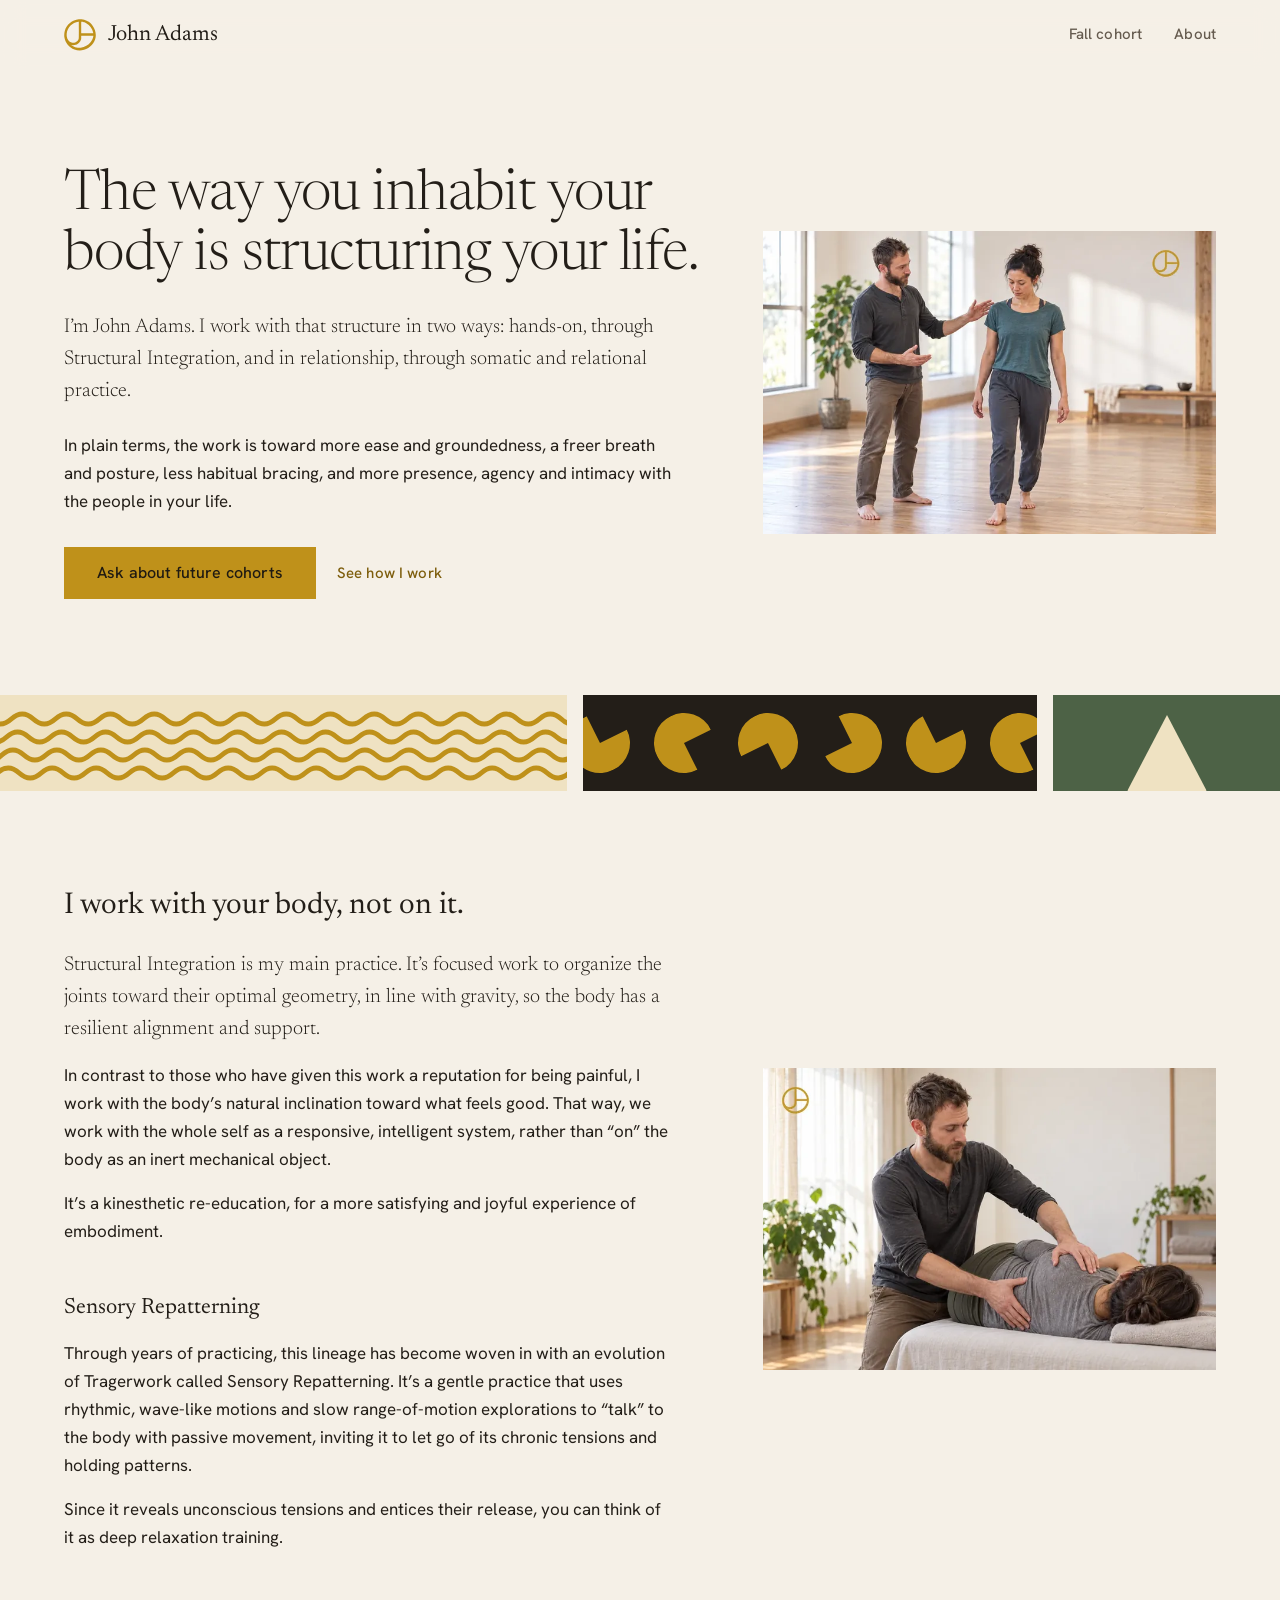
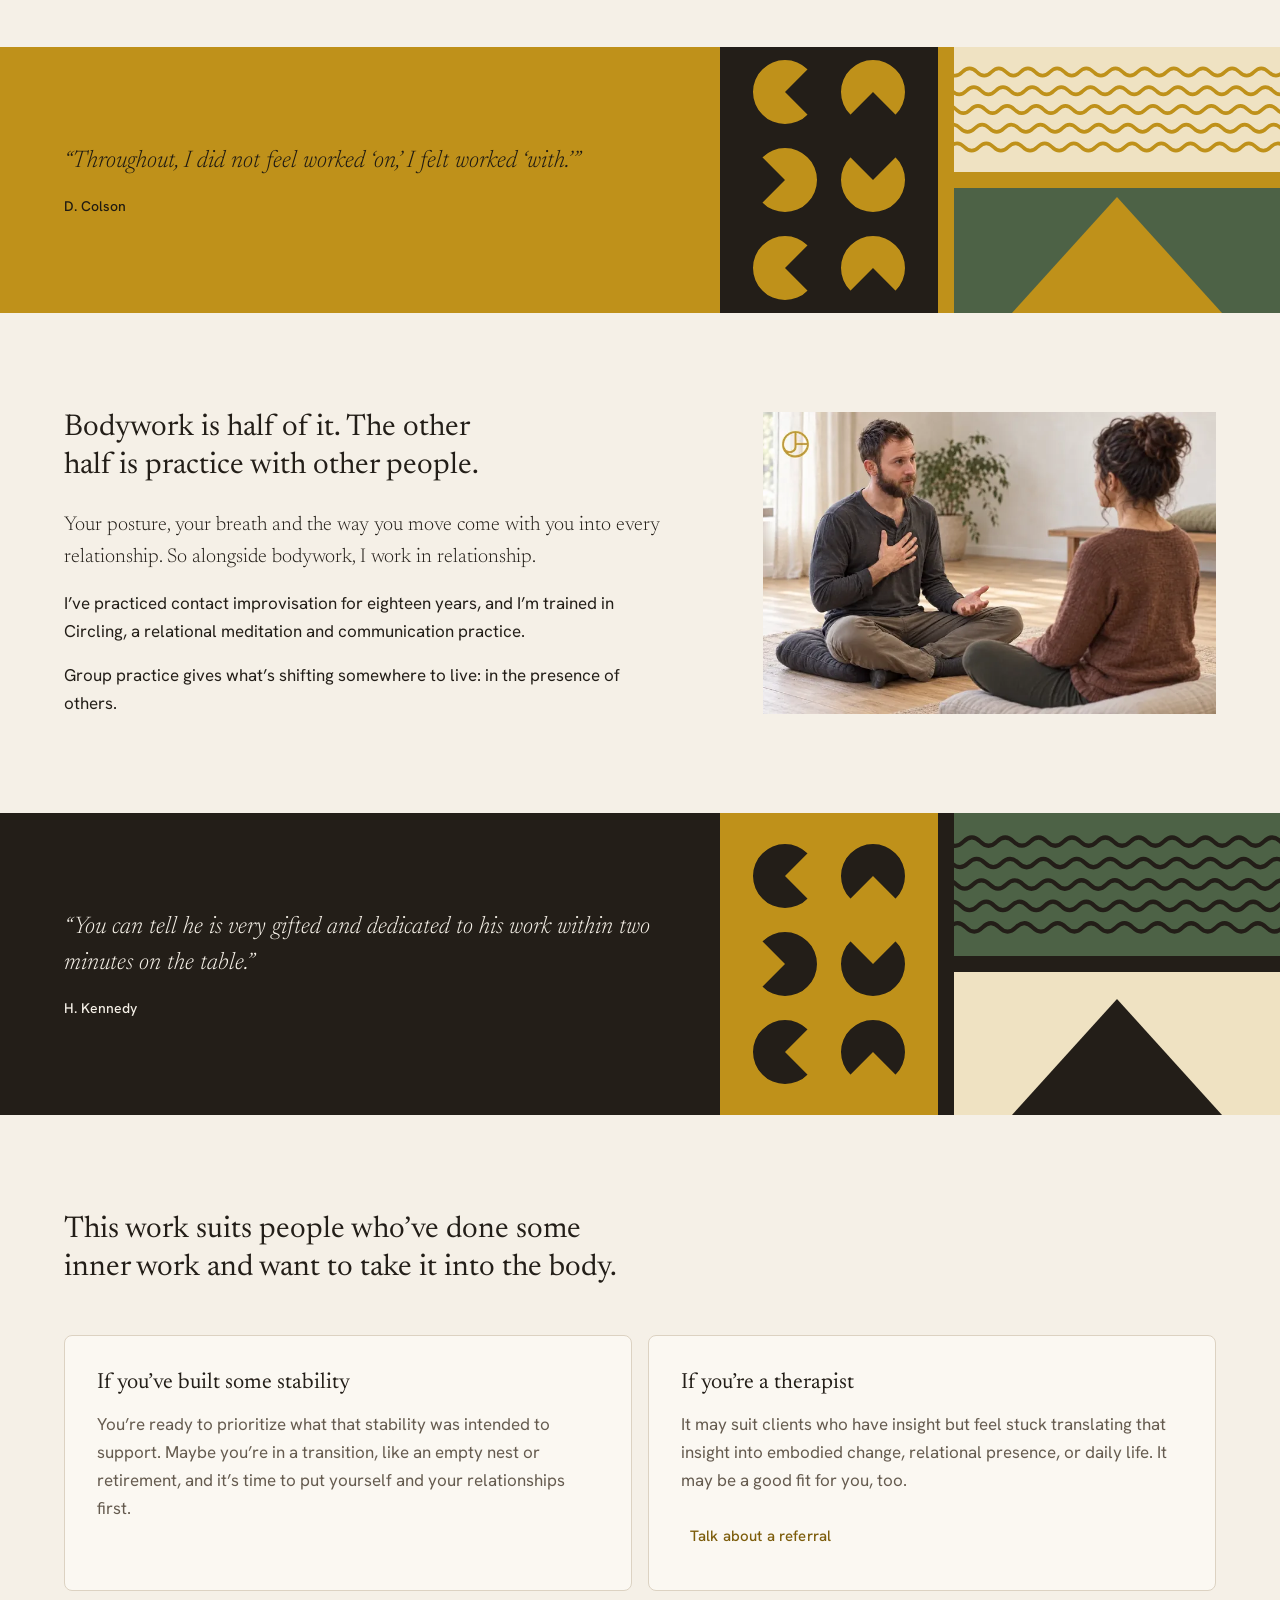
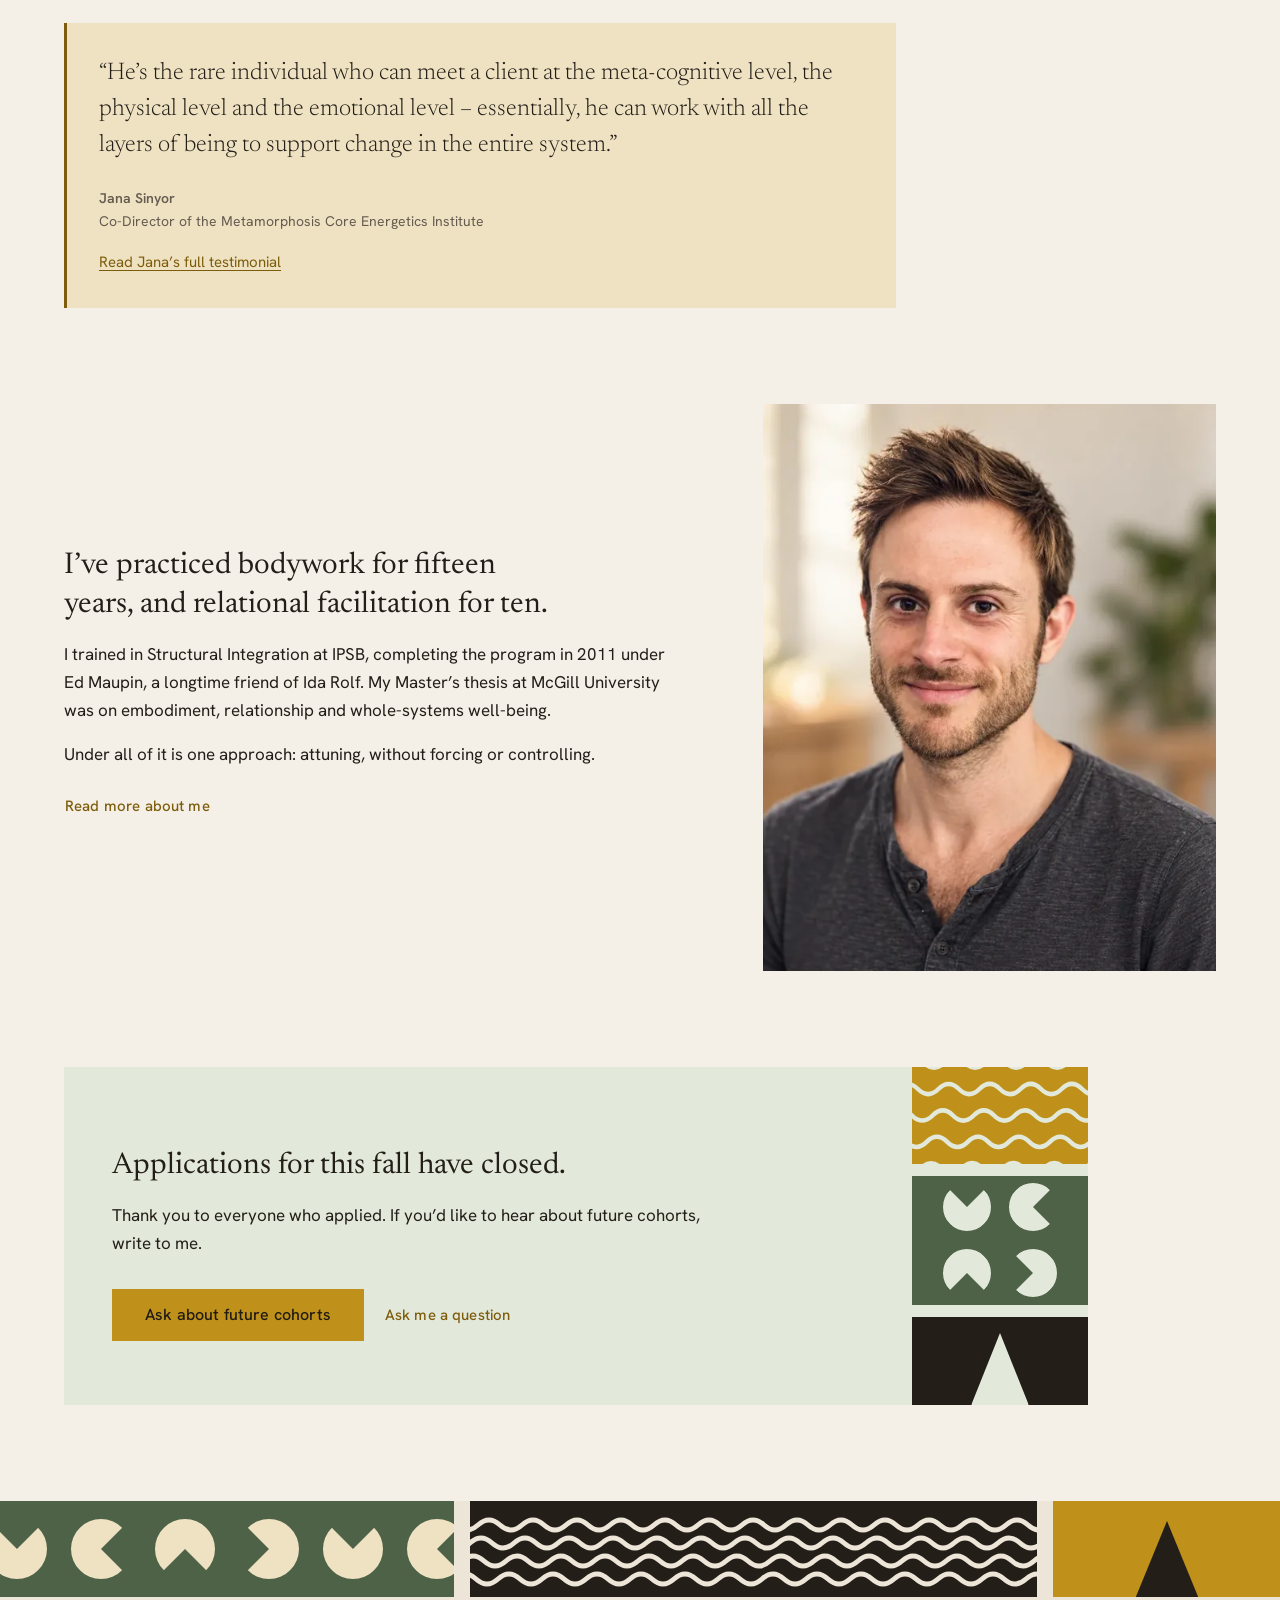
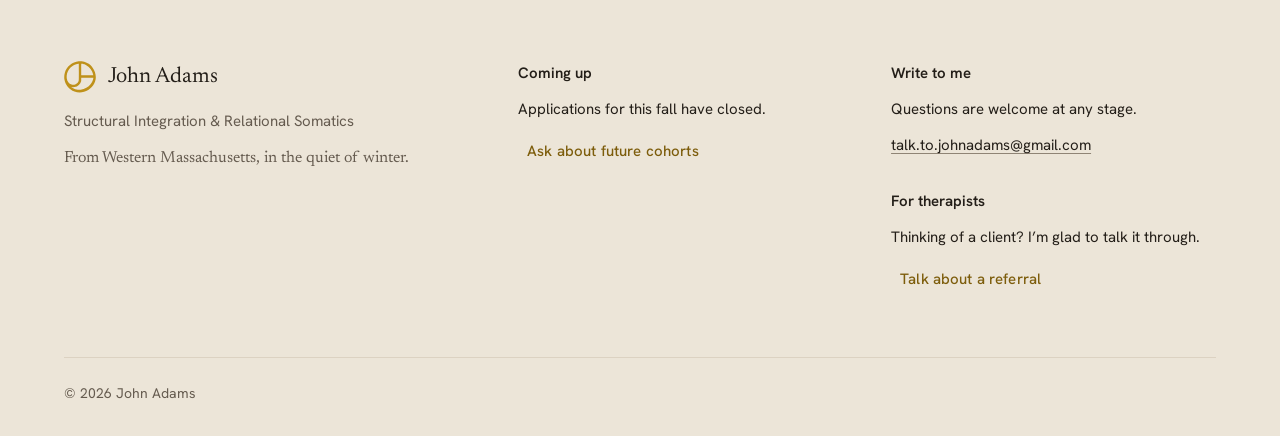
==== index.html @ 147cc53c "Clarify lineage descriptions and move cohort start and application deadline" ====
<!DOCTYPE html>
<html lang="en">
<head>
<meta charset="utf-8">
<meta name="viewport" content="width=device-width, initial-scale=1">
<title>John Adams · Habits of Being, a fall cohort in Western Massachusetts</title>
<meta name="description" content="A ten-week fall cohort with John Adams: one-to-one Structural Integration and a small weekly group in Western Massachusetts. Applications open through October 14.">
<link rel="canonical" href="https://workwithjohnadams.com/">
<meta property="og:type" content="website">
<meta property="og:site_name" content="John Adams">
<meta property="og:title" content="John Adams · Habits of Being, a fall cohort in Western Massachusetts">
<meta property="og:description" content="A ten-week fall cohort with John Adams: one-to-one Structural Integration and a small weekly group in Western Massachusetts. Applications open through October 14.">
<meta property="og:url" content="https://workwithjohnadams.com/">
<meta property="og:image" content="https://workwithjohnadams.com/images/og-fall-cohort.jpg">
<meta property="og:image:width" content="1200">
<meta property="og:image:height" content="630">
<meta property="og:image:alt" content="John walks beside a woman across a sunlit studio, one hand near her shoulder, as she notices her steps.">
<meta name="twitter:card" content="summary_large_image">
<meta name="theme-color" content="#f5f0e7">
<link rel="icon" href="favicon.svg" type="image/svg+xml">
<link rel="preload" href="fonts/Newsreader-Variable.woff2" as="font" type="font/woff2" crossorigin>
<link rel="preload" href="fonts/HankenGrotesk-Variable.woff2" as="font" type="font/woff2" crossorigin>
<link rel="stylesheet" href="style.css">
<script>document.documentElement.classList.add("js")</script>
<script src="site.js" defer></script>
</head>
<body>
<a class="skip-link" href="#main">Skip to content</a>
<svg width="0" height="0" style="position:absolute" aria-hidden="true" focusable="false">
  <symbol id="mark" viewBox="63 65 1124 1124"><g transform="translate(0,1254) scale(0.1,-0.1)"><path fill="currentColor" d="M5980 11804 c-25 -2 -103 -8 -175 -14 -2292 -184 -4290 -1856 -4904 -4102 -136 -498 -183 -860 -185 -1403 -1 -389 6 -495 49 -790 281 -1898 1683 -3617 3525 -4320 1538 -587 3356 -389 4860 528 920 561 1673 1390 2140 2352 224 464 386 976 455 1442 207 1403 -178 2873 -1062 4059 -446 597 -1101 1184 -1678 1504 -33 18 -97 55 -143 82 -45 27 -171 91 -280 143 -580 274 -1085 416 -1757 496 -171 20 -708 35 -845 23z m-160 -864 c20 -20 20 -33 20 -2854 0 -3056 2 -2943 -50 -3148 -146 -569 -629 -1075 -1230 -1286 -412 -144 -867 -159 -1287 -41 -931 261 -1533 1056 -1680 2219 -21 170 -25 753 -5 930 121 1093 573 2044 1345 2828 719 730 1740 1239 2717 1356 154 19 147 19 170 -4z m1082 0 c278 -35 709 -141 918 -226 36 -14 94 -36 130 -49 89 -31 338 -148 495 -233 1267 -679 2161 -1889 2418 -3272 51 -272 50 -267 28 -289 -31 -31 -4159 -33 -4190 -2 -31 31 -37 4033 -7 4069 24 27 19 27 208 2z m4008 -4940 c25 -25 25 -33 0 -223 -22 -173 -69 -386 -130 -596 -131 -448 -408 -965 -754 -1410 -882 -1134 -2085 -1806 -3526 -1968 -243 -27 -734 -24 -990 5 -670 78 -1263 278 -1825 614 -202 121 -428 279 -478 335 -36 41 -1 46 115 19 330 -78 662 -95 1019 -51 1148 142 2088 969 2306 2028 27 132 27 134 32 685 6 533 7 554 25 568 17 12 320 14 2103 14 2070 0 2083 0 2103 -20z"/></g></symbol>
</svg>

<!-- HEADER: the same on every page. To change the menu, change it in every file. -->
<header class="site-header">
  <div class="wrap header-inner">
    <a class="brand" href="index.html">
      <svg class="mark" aria-hidden="true"><use href="#mark"/></svg>
      <span class="brand-name">John Adams</span>
    </a>
    <nav class="site-nav" aria-label="Main">
      <a href="habits-of-being.html">Fall cohort</a>
      <a href="taster.html" data-until="2026-09-29T20:30:00-04:00">Taster evening</a>
      <a href="about.html">About</a>
    </nav>
    <a class="btn btn-secondary btn-sm nav-apply" href="apply.html" data-until="2026-10-15T00:00:00-04:00">Apply to join</a>
  </div>
</header>

<main id="main">
<!-- HOME: John's work. Governing thought: the way you inhabit your body is structuring your life; I work with that structure on the table and in relationship. Cohort details live on the Fall cohort page. -->
<section class="hero">
  <div class="wrap split split-center">
    <div>
      <h1 class="display">The way you inhabit your body is structuring your life.</h1>
      <p class="lead" data-until="2026-10-15T00:00:00-04:00">I’m John Adams. This fall I’m leading Habits of Being, a ten-week bodywork and relational practice cohort for people ready to bring their inner work into the body.</p>
      <p class="hero-facts" data-until="2026-10-15T00:00:00-04:00">Ten one-to-one Structural Integration sessions, ten small-group evenings, and guided practice between sessions.</p>
      <p class="lead" hidden data-from="2026-10-15T00:00:00-04:00">I’m John Adams. I work with that structure in two ways: hands-on, through Structural Integration, and in relationship, through somatic and relational practice.</p>
      <p class="hero-facts">In plain terms, the work is toward more ease and groundedness, a freer breath and posture, less habitual bracing, and more presence, agency and intimacy with the people in your life.</p>
      <div class="actions">
        <a class="btn btn-primary btn-lg" href="habits-of-being.html" data-until="2026-10-15T00:00:00-04:00">Explore the fall cohort</a>
        <a class="btn btn-primary btn-lg" href="mailto:talk.to.johnadams@gmail.com?subject=Future%20cohorts&amp;body=Hi%20John%2C%0D%0A%0D%0AI'd%20like%20to%20hear%20about%20future%20cohorts%20of%20Habits%20of%20Being.%0D%0A" hidden data-from="2026-10-15T00:00:00-04:00">Ask about future cohorts</a>
        <a class="btn btn-quiet" href="#work">See how I work</a>
      </div>
    </div>
    <figure class="photo photo-32">
      <img src="images/studio-walk.webp" srcset="images/studio-walk-768.webp 768w, images/studio-walk.webp 1536w" sizes="(min-width: 60rem) 30rem, 100vw" width="1536" height="1024" alt="John walks beside a woman across a sunlit studio, one hand near her shoulder, as she looks down and notices her steps." fetchpriority="high" decoding="async">
    </figure>
  </div>
  <div class="brand-motion brand-strip" data-drift aria-hidden="true"><div class="bm bm-lines"><svg viewBox="0 0 1400 96" preserveAspectRatio="xMinYMid slice" focusable="false"><path class="v1" d="M-160 24 q11 -10 22 0 t22 0 t22 0 t22 0 t22 0 t22 0 t22 0 t22 0 t22 0 t22 0 t22 0 t22 0 t22 0 t22 0 t22 0 t22 0 t22 0 t22 0 t22 0 t22 0 t22 0 t22 0 t22 0 t22 0 t22 0 t22 0 t22 0 t22 0 t22 0 t22 0 t22 0 t22 0 t22 0 t22 0 t22 0 t22 0 t22 0 t22 0 t22 0 t22 0 t22 0 t22 0 t22 0 t22 0 t22 0 t22 0 t22 0 t22 0 t22 0 t22 0 t22 0 t22 0 t22 0 t22 0 t22 0 t22 0 t22 0 t22 0 t22 0 t22 0 t22 0 t22 0 t22 0 t22 0 t22 0 t22 0 t22 0 t22 0 t22 0 t22 0 t22 0 t22 0 t22 0 t22 0 t22 0 t22 0 t22 0 t22 0 t22 0 t22 0 t22 0"/><path class="v2" d="M-160 42 q11 -10 22 0 t22 0 t22 0 t22 0 t22 0 t22 0 t22 0 t22 0 t22 0 t22 0 t22 0 t22 0 t22 0 t22 0 t22 0 t22 0 t22 0 t22 0 t22 0 t22 0 t22 0 t22 0 t22 0 t22 0 t22 0 t22 0 t22 0 t22 0 t22 0 t22 0 t22 0 t22 0 t22 0 t22 0 t22 0 t22 0 t22 0 t22 0 t22 0 t22 0 t22 0 t22 0 t22 0 t22 0 t22 0 t22 0 t22 0 t22 0 t22 0 t22 0 t22 0 t22 0 t22 0 t22 0 t22 0 t22 0 t22 0 t22 0 t22 0 t22 0 t22 0 t22 0 t22 0 t22 0 t22 0 t22 0 t22 0 t22 0 t22 0 t22 0 t22 0 t22 0 t22 0 t22 0 t22 0 t22 0 t22 0 t22 0 t22 0 t22 0 t22 0"/><path class="v3" d="M-160 60 q11 -10 22 0 t22 0 t22 0 t22 0 t22 0 t22 0 t22 0 t22 0 t22 0 t22 0 t22 0 t22 0 t22 0 t22 0 t22 0 t22 0 t22 0 t22 0 t22 0 t22 0 t22 0 t22 0 t22 0 t22 0 t22 0 t22 0 t22 0 t22 0 t22 0 t22 0 t22 0 t22 0 t22 0 t22 0 t22 0 t22 0 t22 0 t22 0 t22 0 t22 0 t22 0 t22 0 t22 0 t22 0 t22 0 t22 0 t22 0 t22 0 t22 0 t22 0 t22 0 t22 0 t22 0 t22 0 t22 0 t22 0 t22 0 t22 0 t22 0 t22 0 t22 0 t22 0 t22 0 t22 0 t22 0 t22 0 t22 0 t22 0 t22 0 t22 0 t22 0 t22 0 t22 0 t22 0 t22 0 t22 0 t22 0 t22 0 t22 0 t22 0 t22 0"/><path class="v4" d="M-160 78 q11 -10 22 0 t22 0 t22 0 t22 0 t22 0 t22 0 t22 0 t22 0 t22 0 t22 0 t22 0 t22 0 t22 0 t22 0 t22 0 t22 0 t22 0 t22 0 t22 0 t22 0 t22 0 t22 0 t22 0 t22 0 t22 0 t22 0 t22 0 t22 0 t22 0 t22 0 t22 0 t22 0 t22 0 t22 0 t22 0 t22 0 t22 0 t22 0 t22 0 t22 0 t22 0 t22 0 t22 0 t22 0 t22 0 t22 0 t22 0 t22 0 t22 0 t22 0 t22 0 t22 0 t22 0 t22 0 t22 0 t22 0 t22 0 t22 0 t22 0 t22 0 t22 0 t22 0 t22 0 t22 0 t22 0 t22 0 t22 0 t22 0 t22 0 t22 0 t22 0 t22 0 t22 0 t22 0 t22 0 t22 0 t22 0 t22 0 t22 0 t22 0 t22 0"/></svg></div><div class="bm bm-circles"><div class="tq-row"><svg class="tq" viewBox="-50 -50 100 100" focusable="false"><path d="M0 0 L50 0 A50 50 0 1 1 0 -50 Z"/></svg><svg class="tq" viewBox="-50 -50 100 100" focusable="false"><path d="M0 0 L50 0 A50 50 0 1 1 0 -50 Z"/></svg><svg class="tq" viewBox="-50 -50 100 100" focusable="false"><path d="M0 0 L50 0 A50 50 0 1 1 0 -50 Z"/></svg><svg class="tq" viewBox="-50 -50 100 100" focusable="false"><path d="M0 0 L50 0 A50 50 0 1 1 0 -50 Z"/></svg><svg class="tq" viewBox="-50 -50 100 100" focusable="false"><path d="M0 0 L50 0 A50 50 0 1 1 0 -50 Z"/></svg><svg class="tq" viewBox="-50 -50 100 100" focusable="false"><path d="M0 0 L50 0 A50 50 0 1 1 0 -50 Z"/></svg><svg class="tq" viewBox="-50 -50 100 100" focusable="false"><path d="M0 0 L50 0 A50 50 0 1 1 0 -50 Z"/></svg><svg class="tq" viewBox="-50 -50 100 100" focusable="false"><path d="M0 0 L50 0 A50 50 0 1 1 0 -50 Z"/></svg><svg class="tq" viewBox="-50 -50 100 100" focusable="false"><path d="M0 0 L50 0 A50 50 0 1 1 0 -50 Z"/></svg><svg class="tq" viewBox="-50 -50 100 100" focusable="false"><path d="M0 0 L50 0 A50 50 0 1 1 0 -50 Z"/></svg><svg class="tq" viewBox="-50 -50 100 100" focusable="false"><path d="M0 0 L50 0 A50 50 0 1 1 0 -50 Z"/></svg><svg class="tq" viewBox="-50 -50 100 100" focusable="false"><path d="M0 0 L50 0 A50 50 0 1 1 0 -50 Z"/></svg><svg class="tq" viewBox="-50 -50 100 100" focusable="false"><path d="M0 0 L50 0 A50 50 0 1 1 0 -50 Z"/></svg><svg class="tq" viewBox="-50 -50 100 100" focusable="false"><path d="M0 0 L50 0 A50 50 0 1 1 0 -50 Z"/></svg></div></div><div class="bm bm-tri"><div class="tri-shape"></div></div></div>
</section>

<section class="section" id="work">
  <div class="wrap split split-center">
    <div class="text flow">
      <h2>I work with your body, not on it.</h2>
      <p class="lead">Structural Integration is my main practice. It’s focused work to organize the joints toward their optimal geometry, in line with gravity, so the body has a resilient alignment and support.</p>
      <p>In contrast to those who have given this work a reputation for being painful, I work with the body’s natural inclination toward what feels good. That way, we work with the whole self as a responsive, intelligent system, rather than “on” the body as an inert mechanical object.</p>
      <p>It’s a kinesthetic re-education, for a more satisfying and joyful experience of embodiment.</p>
      <h3>Sensory Repatterning</h3>
      <p>Through years of practicing, this lineage has become woven in with an evolution of Tragerwork called Sensory Repatterning. It’s a gentle practice that uses rhythmic, wave-like motions and slow range-of-motion explorations to “talk” to the body with passive movement, inviting it to let go of its chronic tensions and holding patterns.</p>
      <p>Since it reveals unconscious tensions and entices their release, you can think of it as deep relaxation training.</p>
    </div>
    <figure class="photo photo-32">
      <img src="images/table-work.webp" srcset="images/table-work-768.webp 768w, images/table-work.webp 1536w" sizes="(min-width: 60rem) 30rem, 100vw" width="1536" height="1024" alt="John works with a woman lying on her side on a bodywork table, one hand on her shoulder and one on her hip." loading="lazy" decoding="async">
    </figure>
  </div>
</section>

<div class="band quote-band band-ochre">
  <div class="wrap">
    <figure class="qb">
      <blockquote><p>“Throughout, I did not feel worked ‘on,’ I felt worked ‘with.’”</p></blockquote>
      <figcaption>D. Colson</figcaption>
    </figure>
  </div>
  <div class="brand-motion band-art" data-drift aria-hidden="true"><div class="bm bm-circles"><div class="tq-grid"><svg class="tq" viewBox="-50 -50 100 100" focusable="false"><path d="M0 0 L50 0 A50 50 0 1 1 0 -50 Z"/></svg><svg class="tq" viewBox="-50 -50 100 100" focusable="false"><path d="M0 0 L50 0 A50 50 0 1 1 0 -50 Z"/></svg><svg class="tq" viewBox="-50 -50 100 100" focusable="false"><path d="M0 0 L50 0 A50 50 0 1 1 0 -50 Z"/></svg><svg class="tq" viewBox="-50 -50 100 100" focusable="false"><path d="M0 0 L50 0 A50 50 0 1 1 0 -50 Z"/></svg><svg class="tq" viewBox="-50 -50 100 100" focusable="false"><path d="M0 0 L50 0 A50 50 0 1 1 0 -50 Z"/></svg><svg class="tq" viewBox="-50 -50 100 100" focusable="false"><path d="M0 0 L50 0 A50 50 0 1 1 0 -50 Z"/></svg></div></div><div class="bm bm-lines"><svg viewBox="0 0 900 240" preserveAspectRatio="xMinYMid slice" focusable="false"><path class="v1" d="M-160 48 q14 -14 28 0 t28 0 t28 0 t28 0 t28 0 t28 0 t28 0 t28 0 t28 0 t28 0 t28 0 t28 0 t28 0 t28 0 t28 0 t28 0 t28 0 t28 0 t28 0 t28 0 t28 0 t28 0 t28 0 t28 0 t28 0 t28 0 t28 0 t28 0 t28 0 t28 0 t28 0 t28 0 t28 0 t28 0 t28 0 t28 0 t28 0 t28 0 t28 0 t28 0 t28 0 t28 0 t28 0 t28 0 t28 0 t28 0"/><path class="v2" d="M-160 84 q14 -14 28 0 t28 0 t28 0 t28 0 t28 0 t28 0 t28 0 t28 0 t28 0 t28 0 t28 0 t28 0 t28 0 t28 0 t28 0 t28 0 t28 0 t28 0 t28 0 t28 0 t28 0 t28 0 t28 0 t28 0 t28 0 t28 0 t28 0 t28 0 t28 0 t28 0 t28 0 t28 0 t28 0 t28 0 t28 0 t28 0 t28 0 t28 0 t28 0 t28 0 t28 0 t28 0 t28 0 t28 0 t28 0 t28 0"/><path class="v3" d="M-160 120 q14 -14 28 0 t28 0 t28 0 t28 0 t28 0 t28 0 t28 0 t28 0 t28 0 t28 0 t28 0 t28 0 t28 0 t28 0 t28 0 t28 0 t28 0 t28 0 t28 0 t28 0 t28 0 t28 0 t28 0 t28 0 t28 0 t28 0 t28 0 t28 0 t28 0 t28 0 t28 0 t28 0 t28 0 t28 0 t28 0 t28 0 t28 0 t28 0 t28 0 t28 0 t28 0 t28 0 t28 0 t28 0 t28 0 t28 0"/><path class="v4" d="M-160 156 q14 -14 28 0 t28 0 t28 0 t28 0 t28 0 t28 0 t28 0 t28 0 t28 0 t28 0 t28 0 t28 0 t28 0 t28 0 t28 0 t28 0 t28 0 t28 0 t28 0 t28 0 t28 0 t28 0 t28 0 t28 0 t28 0 t28 0 t28 0 t28 0 t28 0 t28 0 t28 0 t28 0 t28 0 t28 0 t28 0 t28 0 t28 0 t28 0 t28 0 t28 0 t28 0 t28 0 t28 0 t28 0 t28 0 t28 0"/><path class="v5" d="M-160 192 q14 -14 28 0 t28 0 t28 0 t28 0 t28 0 t28 0 t28 0 t28 0 t28 0 t28 0 t28 0 t28 0 t28 0 t28 0 t28 0 t28 0 t28 0 t28 0 t28 0 t28 0 t28 0 t28 0 t28 0 t28 0 t28 0 t28 0 t28 0 t28 0 t28 0 t28 0 t28 0 t28 0 t28 0 t28 0 t28 0 t28 0 t28 0 t28 0 t28 0 t28 0 t28 0 t28 0 t28 0 t28 0 t28 0 t28 0"/></svg></div><div class="bm bm-tri"><div class="tri-shape"></div></div></div><div class="brand-motion brand-strip band-strip" data-drift aria-hidden="true"><div class="bm bm-lines"><svg viewBox="0 0 1400 96" preserveAspectRatio="xMinYMid slice" focusable="false"><path class="v1" d="M-160 24 q11 -10 22 0 t22 0 t22 0 t22 0 t22 0 t22 0 t22 0 t22 0 t22 0 t22 0 t22 0 t22 0 t22 0 t22 0 t22 0 t22 0 t22 0 t22 0 t22 0 t22 0 t22 0 t22 0 t22 0 t22 0 t22 0 t22 0 t22 0 t22 0 t22 0 t22 0 t22 0 t22 0 t22 0 t22 0 t22 0 t22 0 t22 0 t22 0 t22 0 t22 0 t22 0 t22 0 t22 0 t22 0 t22 0 t22 0 t22 0 t22 0 t22 0 t22 0 t22 0 t22 0 t22 0 t22 0 t22 0 t22 0 t22 0 t22 0 t22 0 t22 0 t22 0 t22 0 t22 0 t22 0 t22 0 t22 0 t22 0 t22 0 t22 0 t22 0 t22 0 t22 0 t22 0 t22 0 t22 0 t22 0 t22 0 t22 0 t22 0 t22 0 t22 0"/><path class="v2" d="M-160 42 q11 -10 22 0 t22 0 t22 0 t22 0 t22 0 t22 0 t22 0 t22 0 t22 0 t22 0 t22 0 t22 0 t22 0 t22 0 t22 0 t22 0 t22 0 t22 0 t22 0 t22 0 t22 0 t22 0 t22 0 t22 0 t22 0 t22 0 t22 0 t22 0 t22 0 t22 0 t22 0 t22 0 t22 0 t22 0 t22 0 t22 0 t22 0 t22 0 t22 0 t22 0 t22 0 t22 0 t22 0 t22 0 t22 0 t22 0 t22 0 t22 0 t22 0 t22 0 t22 0 t22 0 t22 0 t22 0 t22 0 t22 0 t22 0 t22 0 t22 0 t22 0 t22 0 t22 0 t22 0 t22 0 t22 0 t22 0 t22 0 t22 0 t22 0 t22 0 t22 0 t22 0 t22 0 t22 0 t22 0 t22 0 t22 0 t22 0 t22 0 t22 0 t22 0"/><path class="v3" d="M-160 60 q11 -10 22 0 t22 0 t22 0 t22 0 t22 0 t22 0 t22 0 t22 0 t22 0 t22 0 t22 0 t22 0 t22 0 t22 0 t22 0 t22 0 t22 0 t22 0 t22 0 t22 0 t22 0 t22 0 t22 0 t22 0 t22 0 t22 0 t22 0 t22 0 t22 0 t22 0 t22 0 t22 0 t22 0 t22 0 t22 0 t22 0 t22 0 t22 0 t22 0 t22 0 t22 0 t22 0 t22 0 t22 0 t22 0 t22 0 t22 0 t22 0 t22 0 t22 0 t22 0 t22 0 t22 0 t22 0 t22 0 t22 0 t22 0 t22 0 t22 0 t22 0 t22 0 t22 0 t22 0 t22 0 t22 0 t22 0 t22 0 t22 0 t22 0 t22 0 t22 0 t22 0 t22 0 t22 0 t22 0 t22 0 t22 0 t22 0 t22 0 t22 0 t22 0"/><path class="v4" d="M-160 78 q11 -10 22 0 t22 0 t22 0 t22 0 t22 0 t22 0 t22 0 t22 0 t22 0 t22 0 t22 0 t22 0 t22 0 t22 0 t22 0 t22 0 t22 0 t22 0 t22 0 t22 0 t22 0 t22 0 t22 0 t22 0 t22 0 t22 0 t22 0 t22 0 t22 0 t22 0 t22 0 t22 0 t22 0 t22 0 t22 0 t22 0 t22 0 t22 0 t22 0 t22 0 t22 0 t22 0 t22 0 t22 0 t22 0 t22 0 t22 0 t22 0 t22 0 t22 0 t22 0 t22 0 t22 0 t22 0 t22 0 t22 0 t22 0 t22 0 t22 0 t22 0 t22 0 t22 0 t22 0 t22 0 t22 0 t22 0 t22 0 t22 0 t22 0 t22 0 t22 0 t22 0 t22 0 t22 0 t22 0 t22 0 t22 0 t22 0 t22 0 t22 0 t22 0"/></svg></div><div class="bm bm-circles"><div class="tq-row"><svg class="tq" viewBox="-50 -50 100 100" focusable="false"><path d="M0 0 L50 0 A50 50 0 1 1 0 -50 Z"/></svg><svg class="tq" viewBox="-50 -50 100 100" focusable="false"><path d="M0 0 L50 0 A50 50 0 1 1 0 -50 Z"/></svg><svg class="tq" viewBox="-50 -50 100 100" focusable="false"><path d="M0 0 L50 0 A50 50 0 1 1 0 -50 Z"/></svg><svg class="tq" viewBox="-50 -50 100 100" focusable="false"><path d="M0 0 L50 0 A50 50 0 1 1 0 -50 Z"/></svg><svg class="tq" viewBox="-50 -50 100 100" focusable="false"><path d="M0 0 L50 0 A50 50 0 1 1 0 -50 Z"/></svg><svg class="tq" viewBox="-50 -50 100 100" focusable="false"><path d="M0 0 L50 0 A50 50 0 1 1 0 -50 Z"/></svg><svg class="tq" viewBox="-50 -50 100 100" focusable="false"><path d="M0 0 L50 0 A50 50 0 1 1 0 -50 Z"/></svg><svg class="tq" viewBox="-50 -50 100 100" focusable="false"><path d="M0 0 L50 0 A50 50 0 1 1 0 -50 Z"/></svg><svg class="tq" viewBox="-50 -50 100 100" focusable="false"><path d="M0 0 L50 0 A50 50 0 1 1 0 -50 Z"/></svg><svg class="tq" viewBox="-50 -50 100 100" focusable="false"><path d="M0 0 L50 0 A50 50 0 1 1 0 -50 Z"/></svg><svg class="tq" viewBox="-50 -50 100 100" focusable="false"><path d="M0 0 L50 0 A50 50 0 1 1 0 -50 Z"/></svg><svg class="tq" viewBox="-50 -50 100 100" focusable="false"><path d="M0 0 L50 0 A50 50 0 1 1 0 -50 Z"/></svg><svg class="tq" viewBox="-50 -50 100 100" focusable="false"><path d="M0 0 L50 0 A50 50 0 1 1 0 -50 Z"/></svg><svg class="tq" viewBox="-50 -50 100 100" focusable="false"><path d="M0 0 L50 0 A50 50 0 1 1 0 -50 Z"/></svg></div></div><div class="bm bm-tri"><div class="tri-shape"></div></div></div>
</div>

<section class="section" id="relationship">
  <div class="wrap split split-center">
    <div class="text flow">
      <h2>Bodywork is half of it. The other half is practice with other people.</h2>
      <p class="lead">Your posture, your breath and the way you move come with you into every relationship. So alongside bodywork, I work in relationship.</p>
      <p>I’ve practiced contact improvisation for eighteen years, and I’m trained in Circling, a relational meditation and communication practice.</p>
      <p>Group practice gives what’s shifting somewhere to live: in the presence of others.</p>
    </div>
    <figure class="photo photo-32">
      <img src="images/relational-dialogue.webp" srcset="images/relational-dialogue-768.webp 768w, images/relational-dialogue.webp 1536w" sizes="(min-width: 60rem) 30rem, 100vw" width="1536" height="1024" alt="John sits cross-legged on a floor cushion, one hand on his chest, speaking with a woman seated across from him." loading="lazy" decoding="async">
    </figure>
  </div>
</section>

<div class="band quote-band band-ink">
  <div class="wrap">
    <figure class="qb">
      <blockquote><p>“You can tell he is very gifted and dedicated to his work within two minutes on the table.”</p></blockquote>
      <figcaption>H. Kennedy</figcaption>
    </figure>
  </div>
  <div class="brand-motion band-art" data-drift aria-hidden="true"><div class="bm bm-circles"><div class="tq-grid"><svg class="tq" viewBox="-50 -50 100 100" focusable="false"><path d="M0 0 L50 0 A50 50 0 1 1 0 -50 Z"/></svg><svg class="tq" viewBox="-50 -50 100 100" focusable="false"><path d="M0 0 L50 0 A50 50 0 1 1 0 -50 Z"/></svg><svg class="tq" viewBox="-50 -50 100 100" focusable="false"><path d="M0 0 L50 0 A50 50 0 1 1 0 -50 Z"/></svg><svg class="tq" viewBox="-50 -50 100 100" focusable="false"><path d="M0 0 L50 0 A50 50 0 1 1 0 -50 Z"/></svg><svg class="tq" viewBox="-50 -50 100 100" focusable="false"><path d="M0 0 L50 0 A50 50 0 1 1 0 -50 Z"/></svg><svg class="tq" viewBox="-50 -50 100 100" focusable="false"><path d="M0 0 L50 0 A50 50 0 1 1 0 -50 Z"/></svg></div></div><div class="bm bm-lines"><svg viewBox="0 0 900 240" preserveAspectRatio="xMinYMid slice" focusable="false"><path class="v1" d="M-160 48 q14 -14 28 0 t28 0 t28 0 t28 0 t28 0 t28 0 t28 0 t28 0 t28 0 t28 0 t28 0 t28 0 t28 0 t28 0 t28 0 t28 0 t28 0 t28 0 t28 0 t28 0 t28 0 t28 0 t28 0 t28 0 t28 0 t28 0 t28 0 t28 0 t28 0 t28 0 t28 0 t28 0 t28 0 t28 0 t28 0 t28 0 t28 0 t28 0 t28 0 t28 0 t28 0 t28 0 t28 0 t28 0 t28 0 t28 0"/><path class="v2" d="M-160 84 q14 -14 28 0 t28 0 t28 0 t28 0 t28 0 t28 0 t28 0 t28 0 t28 0 t28 0 t28 0 t28 0 t28 0 t28 0 t28 0 t28 0 t28 0 t28 0 t28 0 t28 0 t28 0 t28 0 t28 0 t28 0 t28 0 t28 0 t28 0 t28 0 t28 0 t28 0 t28 0 t28 0 t28 0 t28 0 t28 0 t28 0 t28 0 t28 0 t28 0 t28 0 t28 0 t28 0 t28 0 t28 0 t28 0 t28 0"/><path class="v3" d="M-160 120 q14 -14 28 0 t28 0 t28 0 t28 0 t28 0 t28 0 t28 0 t28 0 t28 0 t28 0 t28 0 t28 0 t28 0 t28 0 t28 0 t28 0 t28 0 t28 0 t28 0 t28 0 t28 0 t28 0 t28 0 t28 0 t28 0 t28 0 t28 0 t28 0 t28 0 t28 0 t28 0 t28 0 t28 0 t28 0 t28 0 t28 0 t28 0 t28 0 t28 0 t28 0 t28 0 t28 0 t28 0 t28 0 t28 0 t28 0"/><path class="v4" d="M-160 156 q14 -14 28 0 t28 0 t28 0 t28 0 t28 0 t28 0 t28 0 t28 0 t28 0 t28 0 t28 0 t28 0 t28 0 t28 0 t28 0 t28 0 t28 0 t28 0 t28 0 t28 0 t28 0 t28 0 t28 0 t28 0 t28 0 t28 0 t28 0 t28 0 t28 0 t28 0 t28 0 t28 0 t28 0 t28 0 t28 0 t28 0 t28 0 t28 0 t28 0 t28 0 t28 0 t28 0 t28 0 t28 0 t28 0 t28 0"/><path class="v5" d="M-160 192 q14 -14 28 0 t28 0 t28 0 t28 0 t28 0 t28 0 t28 0 t28 0 t28 0 t28 0 t28 0 t28 0 t28 0 t28 0 t28 0 t28 0 t28 0 t28 0 t28 0 t28 0 t28 0 t28 0 t28 0 t28 0 t28 0 t28 0 t28 0 t28 0 t28 0 t28 0 t28 0 t28 0 t28 0 t28 0 t28 0 t28 0 t28 0 t28 0 t28 0 t28 0 t28 0 t28 0 t28 0 t28 0 t28 0 t28 0"/></svg></div><div class="bm bm-tri"><div class="tri-shape"></div></div></div><div class="brand-motion brand-strip band-strip" data-drift aria-hidden="true"><div class="bm bm-lines"><svg viewBox="0 0 1400 96" preserveAspectRatio="xMinYMid slice" focusable="false"><path class="v1" d="M-160 24 q11 -10 22 0 t22 0 t22 0 t22 0 t22 0 t22 0 t22 0 t22 0 t22 0 t22 0 t22 0 t22 0 t22 0 t22 0 t22 0 t22 0 t22 0 t22 0 t22 0 t22 0 t22 0 t22 0 t22 0 t22 0 t22 0 t22 0 t22 0 t22 0 t22 0 t22 0 t22 0 t22 0 t22 0 t22 0 t22 0 t22 0 t22 0 t22 0 t22 0 t22 0 t22 0 t22 0 t22 0 t22 0 t22 0 t22 0 t22 0 t22 0 t22 0 t22 0 t22 0 t22 0 t22 0 t22 0 t22 0 t22 0 t22 0 t22 0 t22 0 t22 0 t22 0 t22 0 t22 0 t22 0 t22 0 t22 0 t22 0 t22 0 t22 0 t22 0 t22 0 t22 0 t22 0 t22 0 t22 0 t22 0 t22 0 t22 0 t22 0 t22 0 t22 0"/><path class="v2" d="M-160 42 q11 -10 22 0 t22 0 t22 0 t22 0 t22 0 t22 0 t22 0 t22 0 t22 0 t22 0 t22 0 t22 0 t22 0 t22 0 t22 0 t22 0 t22 0 t22 0 t22 0 t22 0 t22 0 t22 0 t22 0 t22 0 t22 0 t22 0 t22 0 t22 0 t22 0 t22 0 t22 0 t22 0 t22 0 t22 0 t22 0 t22 0 t22 0 t22 0 t22 0 t22 0 t22 0 t22 0 t22 0 t22 0 t22 0 t22 0 t22 0 t22 0 t22 0 t22 0 t22 0 t22 0 t22 0 t22 0 t22 0 t22 0 t22 0 t22 0 t22 0 t22 0 t22 0 t22 0 t22 0 t22 0 t22 0 t22 0 t22 0 t22 0 t22 0 t22 0 t22 0 t22 0 t22 0 t22 0 t22 0 t22 0 t22 0 t22 0 t22 0 t22 0 t22 0"/><path class="v3" d="M-160 60 q11 -10 22 0 t22 0 t22 0 t22 0 t22 0 t22 0 t22 0 t22 0 t22 0 t22 0 t22 0 t22 0 t22 0 t22 0 t22 0 t22 0 t22 0 t22 0 t22 0 t22 0 t22 0 t22 0 t22 0 t22 0 t22 0 t22 0 t22 0 t22 0 t22 0 t22 0 t22 0 t22 0 t22 0 t22 0 t22 0 t22 0 t22 0 t22 0 t22 0 t22 0 t22 0 t22 0 t22 0 t22 0 t22 0 t22 0 t22 0 t22 0 t22 0 t22 0 t22 0 t22 0 t22 0 t22 0 t22 0 t22 0 t22 0 t22 0 t22 0 t22 0 t22 0 t22 0 t22 0 t22 0 t22 0 t22 0 t22 0 t22 0 t22 0 t22 0 t22 0 t22 0 t22 0 t22 0 t22 0 t22 0 t22 0 t22 0 t22 0 t22 0 t22 0"/><path class="v4" d="M-160 78 q11 -10 22 0 t22 0 t22 0 t22 0 t22 0 t22 0 t22 0 t22 0 t22 0 t22 0 t22 0 t22 0 t22 0 t22 0 t22 0 t22 0 t22 0 t22 0 t22 0 t22 0 t22 0 t22 0 t22 0 t22 0 t22 0 t22 0 t22 0 t22 0 t22 0 t22 0 t22 0 t22 0 t22 0 t22 0 t22 0 t22 0 t22 0 t22 0 t22 0 t22 0 t22 0 t22 0 t22 0 t22 0 t22 0 t22 0 t22 0 t22 0 t22 0 t22 0 t22 0 t22 0 t22 0 t22 0 t22 0 t22 0 t22 0 t22 0 t22 0 t22 0 t22 0 t22 0 t22 0 t22 0 t22 0 t22 0 t22 0 t22 0 t22 0 t22 0 t22 0 t22 0 t22 0 t22 0 t22 0 t22 0 t22 0 t22 0 t22 0 t22 0 t22 0"/></svg></div><div class="bm bm-circles"><div class="tq-row"><svg class="tq" viewBox="-50 -50 100 100" focusable="false"><path d="M0 0 L50 0 A50 50 0 1 1 0 -50 Z"/></svg><svg class="tq" viewBox="-50 -50 100 100" focusable="false"><path d="M0 0 L50 0 A50 50 0 1 1 0 -50 Z"/></svg><svg class="tq" viewBox="-50 -50 100 100" focusable="false"><path d="M0 0 L50 0 A50 50 0 1 1 0 -50 Z"/></svg><svg class="tq" viewBox="-50 -50 100 100" focusable="false"><path d="M0 0 L50 0 A50 50 0 1 1 0 -50 Z"/></svg><svg class="tq" viewBox="-50 -50 100 100" focusable="false"><path d="M0 0 L50 0 A50 50 0 1 1 0 -50 Z"/></svg><svg class="tq" viewBox="-50 -50 100 100" focusable="false"><path d="M0 0 L50 0 A50 50 0 1 1 0 -50 Z"/></svg><svg class="tq" viewBox="-50 -50 100 100" focusable="false"><path d="M0 0 L50 0 A50 50 0 1 1 0 -50 Z"/></svg><svg class="tq" viewBox="-50 -50 100 100" focusable="false"><path d="M0 0 L50 0 A50 50 0 1 1 0 -50 Z"/></svg><svg class="tq" viewBox="-50 -50 100 100" focusable="false"><path d="M0 0 L50 0 A50 50 0 1 1 0 -50 Z"/></svg><svg class="tq" viewBox="-50 -50 100 100" focusable="false"><path d="M0 0 L50 0 A50 50 0 1 1 0 -50 Z"/></svg><svg class="tq" viewBox="-50 -50 100 100" focusable="false"><path d="M0 0 L50 0 A50 50 0 1 1 0 -50 Z"/></svg><svg class="tq" viewBox="-50 -50 100 100" focusable="false"><path d="M0 0 L50 0 A50 50 0 1 1 0 -50 Z"/></svg><svg class="tq" viewBox="-50 -50 100 100" focusable="false"><path d="M0 0 L50 0 A50 50 0 1 1 0 -50 Z"/></svg><svg class="tq" viewBox="-50 -50 100 100" focusable="false"><path d="M0 0 L50 0 A50 50 0 1 1 0 -50 Z"/></svg></div></div><div class="bm bm-tri"><div class="tri-shape"></div></div></div>
</div>

<section class="section" id="who">
  <div class="wrap">
    <div class="section-head flow">
      <h2>This work suits people who’ve done some inner work and want to take it into the body.</h2>
    </div>
    <div class="grid grid-2">
      <article class="card">
        <h3>If you’ve built some stability</h3>
        <p>You’re ready to prioritize what that stability was intended to support. Maybe you’re in a transition, like an empty nest or retirement, and it’s time to put yourself and your relationships first.</p>
      </article>
      <article class="card">
        <h3>If you’re a therapist</h3>
        <p>It may suit clients who have insight but feel stuck translating that insight into embodied change, relational presence, or daily life. It may be a good fit for you, too.</p>
        <p class="card-foot"><a class="btn btn-quiet" href="mailto:talk.to.johnadams@gmail.com?subject=Referral%20question&amp;body=Hi%20John%2C%0D%0A%0D%0AI'm%20a%20therapist%2C%20and%20I'm%20wondering%20whether%20Habits%20of%20Being%20might%20suit%20someone%20I%20work%20with.%20Could%20we%20talk%3F%0D%0A%0D%0A(Please%20leave%20out%20anything%20that%20could%20identify%20your%20client.)">Talk about a referral</a></p>
      </article>
    </div>
    <figure class="featured-testimonial featured-testimonial-home">
      <blockquote><p>“He’s the rare individual who can meet a client at the meta-cognitive level, the physical level and the emotional level – essentially, he can work with all the layers of being to support change in the entire system.”</p></blockquote>
      <figcaption><strong>Jana Sinyor</strong><br>Co-Director of the Metamorphosis Core Energetics Institute</figcaption>
      <a href="habits-of-being.html#jana-sinyor">Read Jana’s full testimonial</a>
    </figure>
  </div>
</section>

<section class="section" id="john">
  <div class="wrap split split-center">
    <div class="text flow">
      <h2>I’ve practiced bodywork for fifteen years, and relational facilitation for ten.</h2>
      <p>I trained in Structural Integration at IPSB, completing the program in 2011 under Ed Maupin, a longtime friend of Ida Rolf. My Master’s thesis at McGill University was on embodiment, relationship and whole-systems well-being.</p>
      <p>Under all of it is one approach: attuning, without forcing or controlling.</p>
      <p class="quiet-row"><a class="btn btn-quiet" href="about.html">Read more about me</a></p>
    </div>
    <figure class="photo photo-45">
      <img src="images/john-portrait.webp" srcset="images/john-portrait-561.webp 561w, images/john-portrait.webp 1122w" sizes="(min-width: 60rem) 30rem, 100vw" width="1122" height="1402" alt="John Adams, smiling, in a charcoal henley, in a softly lit room." loading="lazy" decoding="async">
    </figure>
  </div>
</section>

<section class="section next-step">
  <div class="wrap">
    <!-- The callout: a contained sage field, with the brand pieces standing along its right edge. -->
    <div class="callout band-sage-soft">
      <div class="callout-body">
        <div class="section-head flow">
          <h2 data-until="2026-10-15T00:00:00-04:00">This fall, you can work with me in Habits of Being.</h2>
          <h2 hidden data-from="2026-10-15T00:00:00-04:00">Applications for this fall have closed.</h2>
          <p data-until="2026-10-15T00:00:00-04:00">It’s a ten-week cohort that brings both halves of this work together, on the table and in the room with a small group. Everything about it is on one page.</p>
          <p hidden data-from="2026-10-15T00:00:00-04:00">Thank you to everyone who applied. If you’d like to hear about future cohorts, write to me.</p>
        </div>
        <div class="actions">
          <a class="btn btn-primary btn-lg" href="habits-of-being.html" data-until="2026-10-15T00:00:00-04:00">Explore the fall cohort</a>
          <a class="btn btn-primary btn-lg" href="mailto:talk.to.johnadams@gmail.com?subject=Future%20cohorts&amp;body=Hi%20John%2C%0D%0A%0D%0AI'd%20like%20to%20hear%20about%20future%20cohorts%20of%20Habits%20of%20Being.%0D%0A" hidden data-from="2026-10-15T00:00:00-04:00">Ask about future cohorts</a>
          <a class="btn btn-quiet" href="taster.html" data-until="2026-09-29T20:30:00-04:00">Come for an evening</a>
          <a class="btn btn-quiet" href="mailto:talk.to.johnadams@gmail.com?subject=A%20question%20about%20Habits%20of%20Being&amp;body=Hi%20John%2C%0D%0A%0D%0A" hidden data-from="2026-09-29T20:30:00-04:00">Ask me a question</a>
        </div>
        <p class="actions-note" data-until="2026-09-29T20:30:00-04:00">The taster evening is Tuesday, September 29, in Northampton.</p>
      </div>
      <div class="brand-motion callout-art" data-drift aria-hidden="true"><div class="bm bm-lines"><svg viewBox="0 0 240 240" preserveAspectRatio="xMidYMid slice" focusable="false"><path class="v1" d="M-60 48 q14 -14 28 0 t28 0 t28 0 t28 0 t28 0 t28 0 t28 0 t28 0 t28 0 t28 0 t28 0 t28 0 t28 0 t28 0 t28 0"/><path class="v2" d="M-60 84 q14 -14 28 0 t28 0 t28 0 t28 0 t28 0 t28 0 t28 0 t28 0 t28 0 t28 0 t28 0 t28 0 t28 0 t28 0 t28 0"/><path class="v3" d="M-60 120 q14 -14 28 0 t28 0 t28 0 t28 0 t28 0 t28 0 t28 0 t28 0 t28 0 t28 0 t28 0 t28 0 t28 0 t28 0 t28 0"/><path class="v4" d="M-60 156 q14 -14 28 0 t28 0 t28 0 t28 0 t28 0 t28 0 t28 0 t28 0 t28 0 t28 0 t28 0 t28 0 t28 0 t28 0 t28 0"/><path class="v5" d="M-60 192 q14 -14 28 0 t28 0 t28 0 t28 0 t28 0 t28 0 t28 0 t28 0 t28 0 t28 0 t28 0 t28 0 t28 0 t28 0 t28 0"/></svg></div><div class="bm bm-circles"><div class="tq-grid"><svg class="tq" viewBox="-50 -50 100 100" focusable="false"><path d="M0 0 L50 0 A50 50 0 1 1 0 -50 Z"/></svg><svg class="tq" viewBox="-50 -50 100 100" focusable="false"><path d="M0 0 L50 0 A50 50 0 1 1 0 -50 Z"/></svg><svg class="tq" viewBox="-50 -50 100 100" focusable="false"><path d="M0 0 L50 0 A50 50 0 1 1 0 -50 Z"/></svg><svg class="tq" viewBox="-50 -50 100 100" focusable="false"><path d="M0 0 L50 0 A50 50 0 1 1 0 -50 Z"/></svg></div></div><div class="bm bm-tri"><div class="tri-shape"></div></div></div>
    </div>
  </div>
</section>
</main>

<!-- FOOTER: the same on every page. -->
<footer class="site-footer">
  <div class="brand-motion brand-strip" data-drift aria-hidden="true"><div class="bm bm-circles"><div class="tq-row"><svg class="tq" viewBox="-50 -50 100 100" focusable="false"><path d="M0 0 L50 0 A50 50 0 1 1 0 -50 Z"/></svg><svg class="tq" viewBox="-50 -50 100 100" focusable="false"><path d="M0 0 L50 0 A50 50 0 1 1 0 -50 Z"/></svg><svg class="tq" viewBox="-50 -50 100 100" focusable="false"><path d="M0 0 L50 0 A50 50 0 1 1 0 -50 Z"/></svg><svg class="tq" viewBox="-50 -50 100 100" focusable="false"><path d="M0 0 L50 0 A50 50 0 1 1 0 -50 Z"/></svg><svg class="tq" viewBox="-50 -50 100 100" focusable="false"><path d="M0 0 L50 0 A50 50 0 1 1 0 -50 Z"/></svg><svg class="tq" viewBox="-50 -50 100 100" focusable="false"><path d="M0 0 L50 0 A50 50 0 1 1 0 -50 Z"/></svg><svg class="tq" viewBox="-50 -50 100 100" focusable="false"><path d="M0 0 L50 0 A50 50 0 1 1 0 -50 Z"/></svg><svg class="tq" viewBox="-50 -50 100 100" focusable="false"><path d="M0 0 L50 0 A50 50 0 1 1 0 -50 Z"/></svg><svg class="tq" viewBox="-50 -50 100 100" focusable="false"><path d="M0 0 L50 0 A50 50 0 1 1 0 -50 Z"/></svg><svg class="tq" viewBox="-50 -50 100 100" focusable="false"><path d="M0 0 L50 0 A50 50 0 1 1 0 -50 Z"/></svg><svg class="tq" viewBox="-50 -50 100 100" focusable="false"><path d="M0 0 L50 0 A50 50 0 1 1 0 -50 Z"/></svg><svg class="tq" viewBox="-50 -50 100 100" focusable="false"><path d="M0 0 L50 0 A50 50 0 1 1 0 -50 Z"/></svg><svg class="tq" viewBox="-50 -50 100 100" focusable="false"><path d="M0 0 L50 0 A50 50 0 1 1 0 -50 Z"/></svg><svg class="tq" viewBox="-50 -50 100 100" focusable="false"><path d="M0 0 L50 0 A50 50 0 1 1 0 -50 Z"/></svg></div></div><div class="bm bm-lines"><svg viewBox="0 0 1400 96" preserveAspectRatio="xMinYMid slice" focusable="false"><path class="v1" d="M-160 24 q11 -10 22 0 t22 0 t22 0 t22 0 t22 0 t22 0 t22 0 t22 0 t22 0 t22 0 t22 0 t22 0 t22 0 t22 0 t22 0 t22 0 t22 0 t22 0 t22 0 t22 0 t22 0 t22 0 t22 0 t22 0 t22 0 t22 0 t22 0 t22 0 t22 0 t22 0 t22 0 t22 0 t22 0 t22 0 t22 0 t22 0 t22 0 t22 0 t22 0 t22 0 t22 0 t22 0 t22 0 t22 0 t22 0 t22 0 t22 0 t22 0 t22 0 t22 0 t22 0 t22 0 t22 0 t22 0 t22 0 t22 0 t22 0 t22 0 t22 0 t22 0 t22 0 t22 0 t22 0 t22 0 t22 0 t22 0 t22 0 t22 0 t22 0 t22 0 t22 0 t22 0 t22 0 t22 0 t22 0 t22 0 t22 0 t22 0 t22 0 t22 0 t22 0"/><path class="v2" d="M-160 42 q11 -10 22 0 t22 0 t22 0 t22 0 t22 0 t22 0 t22 0 t22 0 t22 0 t22 0 t22 0 t22 0 t22 0 t22 0 t22 0 t22 0 t22 0 t22 0 t22 0 t22 0 t22 0 t22 0 t22 0 t22 0 t22 0 t22 0 t22 0 t22 0 t22 0 t22 0 t22 0 t22 0 t22 0 t22 0 t22 0 t22 0 t22 0 t22 0 t22 0 t22 0 t22 0 t22 0 t22 0 t22 0 t22 0 t22 0 t22 0 t22 0 t22 0 t22 0 t22 0 t22 0 t22 0 t22 0 t22 0 t22 0 t22 0 t22 0 t22 0 t22 0 t22 0 t22 0 t22 0 t22 0 t22 0 t22 0 t22 0 t22 0 t22 0 t22 0 t22 0 t22 0 t22 0 t22 0 t22 0 t22 0 t22 0 t22 0 t22 0 t22 0 t22 0"/><path class="v3" d="M-160 60 q11 -10 22 0 t22 0 t22 0 t22 0 t22 0 t22 0 t22 0 t22 0 t22 0 t22 0 t22 0 t22 0 t22 0 t22 0 t22 0 t22 0 t22 0 t22 0 t22 0 t22 0 t22 0 t22 0 t22 0 t22 0 t22 0 t22 0 t22 0 t22 0 t22 0 t22 0 t22 0 t22 0 t22 0 t22 0 t22 0 t22 0 t22 0 t22 0 t22 0 t22 0 t22 0 t22 0 t22 0 t22 0 t22 0 t22 0 t22 0 t22 0 t22 0 t22 0 t22 0 t22 0 t22 0 t22 0 t22 0 t22 0 t22 0 t22 0 t22 0 t22 0 t22 0 t22 0 t22 0 t22 0 t22 0 t22 0 t22 0 t22 0 t22 0 t22 0 t22 0 t22 0 t22 0 t22 0 t22 0 t22 0 t22 0 t22 0 t22 0 t22 0 t22 0"/><path class="v4" d="M-160 78 q11 -10 22 0 t22 0 t22 0 t22 0 t22 0 t22 0 t22 0 t22 0 t22 0 t22 0 t22 0 t22 0 t22 0 t22 0 t22 0 t22 0 t22 0 t22 0 t22 0 t22 0 t22 0 t22 0 t22 0 t22 0 t22 0 t22 0 t22 0 t22 0 t22 0 t22 0 t22 0 t22 0 t22 0 t22 0 t22 0 t22 0 t22 0 t22 0 t22 0 t22 0 t22 0 t22 0 t22 0 t22 0 t22 0 t22 0 t22 0 t22 0 t22 0 t22 0 t22 0 t22 0 t22 0 t22 0 t22 0 t22 0 t22 0 t22 0 t22 0 t22 0 t22 0 t22 0 t22 0 t22 0 t22 0 t22 0 t22 0 t22 0 t22 0 t22 0 t22 0 t22 0 t22 0 t22 0 t22 0 t22 0 t22 0 t22 0 t22 0 t22 0 t22 0"/></svg></div><div class="bm bm-tri"><div class="tri-shape"></div></div></div>
  <div class="wrap">
    <div class="footer-grid">
      <div>
        <a class="brand" href="index.html">
          <svg class="mark" aria-hidden="true"><use href="#mark"/></svg>
          <span class="brand-name">John Adams</span>
        </a>
        <p class="muted">Structural Integration &amp; Relational Somatics</p>
        <p class="season" data-season>From Western Massachusetts.</p>
      </div>
      <div>
        <h2 class="footer-heading">Coming up</h2>
        <ul class="coming-up">
          <li data-until="2026-09-29T20:30:00-04:00"><span class="when">Tuesday, September 29</span><a href="taster.html">Taster evening, Northampton</a></li>
          <li data-until="2026-10-15T00:00:00-04:00"><span class="when">Wednesday, October 14</span><a href="apply.html">Last day to apply</a></li>
          <li data-until="2026-10-15T00:00:00-04:00"><span class="when">Week of October 19</span><a href="habits-of-being.html">The fall cohort begins</a></li>
        </ul>
        <div hidden data-from="2026-10-15T00:00:00-04:00">
          <p>Applications for this fall have closed.</p>
          <p class="quiet-row"><a class="btn btn-quiet" href="mailto:talk.to.johnadams@gmail.com?subject=Future%20cohorts&amp;body=Hi%20John%2C%0D%0A%0D%0AI'd%20like%20to%20hear%20about%20future%20cohorts%20of%20Habits%20of%20Being.%0D%0A">Ask about future cohorts</a></p>
        </div>
      </div>
      <div>
        <div class="footer-block">
          <h2 class="footer-heading">Write to me</h2>
          <p>Questions are welcome at any stage.</p>
          <p><a class="email-text" href="mailto:talk.to.johnadams@gmail.com?subject=A%20question%20about%20Habits%20of%20Being&amp;body=Hi%20John%2C%0D%0A%0D%0A">talk.to.johnadams@gmail.com</a></p>
        </div>
        <div class="footer-block">
          <h2 class="footer-heading">For therapists</h2>
          <p>Thinking of a client? I’m glad to talk it through.</p>
          <p class="quiet-row"><a class="btn btn-quiet" href="mailto:talk.to.johnadams@gmail.com?subject=Referral%20question&amp;body=Hi%20John%2C%0D%0A%0D%0AI'm%20a%20therapist%2C%20and%20I'm%20wondering%20whether%20Habits%20of%20Being%20might%20suit%20someone%20I%20work%20with.%20Could%20we%20talk%3F%0D%0A%0D%0A(Please%20leave%20out%20anything%20that%20could%20identify%20your%20client.)">Talk about a referral</a></p>
        </div>
      </div>
    </div>
    <div class="footer-base">
      <p>© 2026 John Adams</p>
    </div>
  </div>
</footer>

</body>
</html>
---- style.css ----
/* ==========================================================================
   Work with John Adams — site styles
   Built on the Workwithjohnadams design system (Linen): Newsreader for the
   voice, Hanken Grotesk for information, and the brand's matte color fields
   and quarter circles, which move gently as the page scrolls.
   ========================================================================== */

/* ---- Fonts ------------------------------------------------------------- */
@font-face { font-family: "Newsreader"; src: url("fonts/Newsreader-Variable.woff2") format("woff2"); font-weight: 200 800; font-style: normal; font-display: swap; }
@font-face { font-family: "Newsreader"; src: url("fonts/Newsreader-Italic-Variable.woff2") format("woff2"); font-weight: 200 800; font-style: italic; font-display: swap; }
@font-face { font-family: "Hanken Grotesk"; src: url("fonts/HankenGrotesk-Variable.woff2") format("woff2"); font-weight: 300 700; font-style: normal; font-display: swap; }

/* ---- Tokens (Linen) ---------------------------------------------------- */
:root {
  color-scheme: light;
  --surface: #f5f0e7;
  --surface-raised: #fbf8f2;
  --surface-sunk: #ece5d8;
  --line: #dcd2c2;
  --line-strong: #8f8475;
  --ink: #231e18;
  --ink-muted: #655b4f;
  --ochre: #bf911a;
  --ochre-deep: #7d5d0c;
  --ochre-soft: #efe2c2;
  --on-ochre: #1f1a12;
  --clay: #9c4a33;
  --clay-soft: #f3dfd6;
  --sage: #4d6246;
  --sage-soft: #e2e8da;
  --focus: var(--ochre-deep);
  --link: var(--ochre-deep);
  --band-ink-ground: #231e18;
  --band-ink-text: #f5f0e7;
  --shadow-soft: 0 1px 2px rgba(35, 30, 24, 0.05), 0 12px 32px rgba(35, 30, 24, 0.06);

  --font-serif: "Newsreader", "Iowan Old Style", Georgia, serif;
  --font-sans: "Hanken Grotesk", ui-sans-serif, system-ui, -apple-system, "Segoe UI", sans-serif;

  --space-1: 4px; --space-2: 8px; --space-3: 12px; --space-4: 16px; --space-5: 24px;
  --space-6: 32px; --space-7: 48px; --space-8: 64px; --space-9: 96px; --space-10: 128px;
  --radius-none: 0; --radius-sm: 3px; --radius-md: 8px;
  --measure-text: 38rem;
  --measure-page: 72rem;

  --section-gap: var(--space-8);
  --ease: cubic-bezier(0.22, 0.61, 0.36, 1);
}
@media (min-width: 48rem) { :root { --section-gap: var(--space-9); } }

/* ---- Base -------------------------------------------------------------- */
*, *::before, *::after { box-sizing: border-box; }
[hidden] { display: none !important; }
html { -webkit-text-size-adjust: 100%; text-size-adjust: 100%; scroll-behavior: smooth; scroll-padding-top: 96px; }
@media (max-width: 52rem) { html { scroll-padding-top: 120px; } }
body {
  margin: 0; background: var(--surface); color: var(--ink);
  font-family: var(--font-sans); font-size: 17px; line-height: 28px;
  -webkit-font-smoothing: antialiased; text-rendering: optimizeLegibility;
}
img, svg { display: block; max-width: 100%; }
img { height: auto; }
a { color: var(--link); text-decoration-thickness: 1px; text-underline-offset: 3px; transition: color 240ms var(--ease), text-decoration-color 240ms var(--ease); }
a:hover { text-decoration-thickness: 2px; }
:focus-visible { outline: 2px solid var(--focus); outline-offset: 2px; }
::selection { background: var(--ochre-soft); color: var(--ink); }
p { margin: 0 0 var(--space-4); }
p:last-child { margin-bottom: 0; }
strong { font-weight: 600; }
ul, ol { margin: 0; padding: 0; }
button { font: inherit; }

.visually-hidden {
  position: absolute !important; width: 1px; height: 1px; padding: 0; margin: -1px;
  overflow: hidden; clip: rect(0 0 0 0); white-space: nowrap; border: 0;
}
.skip-link {
  position: absolute; left: var(--space-4); top: -100px; z-index: 100;
  background: var(--ochre); color: var(--on-ochre); padding: var(--space-2) var(--space-4);
  font-weight: 500; text-decoration: none;
}
.skip-link:focus { top: var(--space-3); }

/* ---- Layout ------------------------------------------------------------ */
.wrap { width: 100%; max-width: calc(var(--measure-page) + 2 * var(--space-6)); margin-inline: auto; padding-inline: var(--space-5); }
@media (min-width: 48rem) { .wrap { padding-inline: var(--space-6); } }
.text { max-width: var(--measure-text); }
.section { padding-block: var(--section-gap); }
.section:not([hidden]) + .section { padding-top: 0; }
.section-head { max-width: var(--measure-text); margin-bottom: var(--space-7); }
.flow > * { margin-top: 0; margin-bottom: 0; }
.flow > * + * { margin-top: var(--space-4); }
.flow > h2 + .lead { margin-top: var(--space-5); }
.flow > * + h3 { margin-top: var(--space-7); }

.split { display: grid; gap: var(--space-7); align-items: start; }
@media (min-width: 60rem) {
  .split { grid-template-columns: minmax(0, 7fr) minmax(0, 5fr); gap: var(--space-8); }
  .split-flip { grid-template-columns: minmax(0, 5fr) minmax(0, 7fr); }
  .split-flip > :first-child { order: 2; }
  .split-center { align-items: center; }
}

/* ---- Type -------------------------------------------------------------- */
h1, h2, h3, .display { font-family: var(--font-serif); color: var(--ink); text-wrap: balance; margin: 0; }
.display { font-size: clamp(40px, 6.4vw, 56px); line-height: 1.08; font-weight: 300; letter-spacing: -0.01em; }
h2 { font-size: clamp(26px, 3.6vw, 30px); line-height: 1.27; font-weight: 400; }
h3 { font-size: 22px; line-height: 30px; font-weight: 400; }
.lead { font-family: var(--font-serif); font-size: 20px; line-height: 32px; font-weight: 300; color: var(--ink); max-width: var(--measure-text); }
.subtitle { font-family: var(--font-serif); font-size: 22px; line-height: 30px; font-weight: 400; color: var(--ink); margin: var(--space-3) 0 0; }
.small { font-size: 14px; line-height: 22px; }
.muted { color: var(--ink-muted); }

.list { margin: 0 0 var(--space-4); padding: 0; list-style: none; max-width: var(--measure-text); }
.list li { position: relative; padding-left: var(--space-6); margin-bottom: var(--space-3); }
.list li::before { content: ""; position: absolute; left: 4px; top: 11px; width: 7px; height: 7px; border-radius: 50%; background: var(--line-strong); }

/* ---- Buttons: square-cornered, like the matte fields ------------------- */
.btn {
  display: inline-flex; align-items: center; justify-content: center; gap: var(--space-2);
  min-height: 44px; padding: 0 var(--space-5);
  font-family: var(--font-sans); font-size: 15px; line-height: 20px; font-weight: 500; letter-spacing: 0.01em;
  text-decoration: none; text-align: center;
  border-radius: var(--radius-none); border: 1px solid transparent; cursor: pointer; background: none;
  transition: background-color 240ms var(--ease), border-color 240ms var(--ease), color 240ms var(--ease);
}
.btn:hover { text-decoration: none; }
.btn-lg { min-height: 52px; padding: 0 var(--space-6); font-size: 16px; }
.btn-sm { min-height: 36px; padding: 0 var(--space-4); font-size: 14px; }
.btn-primary { background: var(--ochre); color: var(--on-ochre); }
.btn-primary:hover { background: var(--ochre-deep); color: var(--surface); }
.btn-secondary { background: transparent; border-color: var(--line-strong); color: var(--ink); }
.btn-secondary:hover { background: var(--surface-sunk); }
.btn-quiet {
  min-height: 44px; padding: 0 var(--space-2); color: var(--ochre-deep);
  text-decoration: underline; text-decoration-color: transparent; text-underline-offset: 5px;
}
.btn-quiet:hover { text-decoration: underline; text-decoration-color: currentColor; text-decoration-thickness: 1px; }
.btn:disabled, .btn[aria-disabled="true"] { opacity: 0.45; cursor: default; }
.actions { display: flex; flex-wrap: wrap; gap: var(--space-3); align-items: center; margin-top: var(--space-6); }
.actions-note { margin: var(--space-3) 0 0; font-size: 14px; line-height: 22px; color: var(--ink-muted); }
.quiet-row { display: flex; flex-wrap: wrap; align-items: center; gap: 0 var(--space-3); margin: var(--space-4) 0 0 calc(-1 * var(--space-2)); }
.quiet-row .small { padding-inline: var(--space-2); }
@media (max-width: 30rem) {
  .actions > .btn-primary, .actions > .btn-secondary { flex: 1 1 100%; }
}

/* ---- Header ------------------------------------------------------------ */
.site-header { position: sticky; top: 0; z-index: 50; background: var(--surface); border-bottom: 1px solid transparent; transition: border-color 240ms var(--ease); }
@supports (backdrop-filter: blur(1px)) or (-webkit-backdrop-filter: blur(1px)) {
  .site-header { background: color-mix(in srgb, var(--surface) 90%, transparent); -webkit-backdrop-filter: saturate(1.2) blur(12px); backdrop-filter: saturate(1.2) blur(12px); }
}
.site-header.is-scrolled { border-bottom-color: var(--line); }
.header-inner { display: flex; flex-wrap: wrap; align-items: center; gap: var(--space-2) var(--space-6); padding-block: var(--space-4); }
.brand { order: 1; margin-right: auto; display: inline-flex; align-items: center; gap: var(--space-3); color: var(--ink); text-decoration: none; }
.brand:hover { text-decoration: none; }
.brand .mark { width: 32px; height: 32px; color: var(--ochre); flex: none; transition: transform 220ms var(--ease); }
@media (prefers-reduced-motion: no-preference) {
  .brand:hover .mark, .brand:focus-visible .mark { transform: rotate(90deg); }
}
.brand-name { font-family: var(--font-serif); font-size: 22px; line-height: 30px; font-weight: 400; }
.site-nav { order: 2; display: flex; flex-wrap: wrap; align-items: center; gap: var(--space-2) var(--space-6); }
.site-nav a { font-size: 15px; line-height: 20px; font-weight: 500; letter-spacing: 0.01em; color: var(--ink-muted); text-decoration: none; padding: var(--space-2) 0; border-bottom: 1px solid transparent; }
.site-nav a:hover { color: var(--ink); }
.site-nav a[aria-current="page"] { color: var(--ink); border-bottom-color: var(--ochre); }
.nav-apply { order: 3; }
.nav-apply[aria-current="page"] { background: var(--surface-sunk); }
@media (max-width: 52rem) {
  .header-inner { padding-block: var(--space-3) var(--space-2); column-gap: var(--space-4); }
  .brand .mark { width: 28px; height: 28px; }
  .brand-name { font-size: 20px; }
  .nav-apply { order: 2; }
  .site-nav { order: 3; flex-basis: 100%; column-gap: var(--space-5); }
  .site-nav a { padding: var(--space-1) 0; }
}

/* ---- Hero -------------------------------------------------------------- */
.hero { padding-top: var(--space-8); }
@media (min-width: 48rem) { .hero { padding-top: var(--space-9); } }
.hero .lead { margin-top: var(--space-5); }
.hero .subtitle + .lead { margin-top: var(--space-4); }
.hero-facts { margin: var(--space-5) 0 0; max-width: var(--measure-text); }
.read-time { margin: var(--space-5) 0 0; font-size: 14px; line-height: 22px; color: var(--ink-muted); }
.hero > .brand-strip { margin-top: var(--section-gap); }


/* ---- Photos ------------------------------------------------------------ */
.photo { margin: 0; }
.photo img { width: 100%; background: var(--surface-sunk); }
.photo-45 img { aspect-ratio: 4 / 5; object-fit: cover; object-position: 50% 30%; }
.photo-32 img { aspect-ratio: 3 / 2; object-fit: cover; }

/* ---- The brand in motion ------------------------------------------------ */
/* Three grouped sections of matte colour: stacked lines that flow at different speeds, a bunch
   of three-quarter circles that turn together, and an isosceles triangle whose apex angle opens
   as the page moves. The gaps between the sections are the ground: negative space.
   site.js sets --m on each piece: -1 as it enters at the bottom of the screen, 0 mid-screen,
   1 as it leaves at the top. Without script, or with reduced motion, everything rests at 0. */
.brand-motion {
  --m: 0; pointer-events: none;
  --sq-bg: var(--ochre-soft); --sq-fg: var(--ochre);
  --ci-bg: var(--ink); --ci-fg: var(--ochre);
  --tr-bg: var(--sage); --tr-fg: var(--ochre-soft);
  --tq: 36px; --tq-gap: 14px; --tri-w: 56px; --tri-h: 40px;
}
.bm { position: relative; overflow: hidden; min-width: 0; }

/* Squiggles only */
.bm-lines { background: var(--sq-bg); }
.bm-lines svg { display: block; width: 100%; height: 100%; }
.bm-lines path { fill: none; stroke: var(--sq-fg); stroke-width: 5; stroke-linecap: round; transform: translateX(calc(var(--m) * var(--v, 0px))); }
.bm-lines .v1 { --v: 8px; }
.bm-lines .v2 { --v: 16px; }
.bm-lines .v3 { --v: 24px; }
.bm-lines .v4 { --v: 32px; }
.bm-lines .v5 { --v: 40px; }

/* A bunch of three-quarter circles: one colour on another, no outline, turning together */
.bm-circles { background: var(--ci-bg); display: flex; align-items: center; justify-content: center; }
.tq-row { display: flex; gap: var(--tq-gap); flex: none; }
.tq-grid { display: grid; grid-template-columns: repeat(2, var(--tq)); gap: var(--tq-gap); flex: none; }
.tq { display: block; width: var(--tq); height: var(--tq); flex: none; fill: var(--ci-fg); transform: rotate(calc(var(--o, 0deg) + var(--m) * 45deg)); }
.tq:nth-child(4n+2) { --o: 90deg; }
.tq:nth-child(4n+3) { --o: 180deg; }
.tq:nth-child(4n) { --o: 270deg; }

/* The triangle: isosceles, standing on its base, its apex angle opening as the base expands */
.bm-tri { background: var(--tr-bg); display: flex; align-items: flex-end; justify-content: center; }
.tri-shape { width: var(--tri-w); height: var(--tri-h); background: var(--tr-fg); clip-path: polygon(50% 0, 100% 100%, 0 100%); transform-origin: 50% 100%; transform: scaleX(calc(1 + var(--m) * 0.4)); }

.bm-lines path, .tq, .tri-shape { transition: transform 700ms var(--ease); }

/* Strips under each hero and across the top of the footer */
.brand-strip { display: flex; gap: var(--space-3); height: 56px; }
.brand-strip .bm-lines { flex: 3 1 0; }
.brand-strip .bm-circles { flex: 4 1 0; }
.brand-strip .bm-tri { flex: 2 1 0; }
@media (min-width: 48rem) {
  .brand-strip { height: 96px; gap: var(--space-4); --tq: 60px; --tq-gap: 24px; --tri-w: 104px; --tri-h: 76px; }
  .brand-strip .bm-lines { flex-grow: 5; }
}

/* ---- Full-bleed quote bands -------------------------------------------- */
.band { position: relative; }
.quote-band { padding-block: var(--space-8); overflow: hidden; }
@media (min-width: 48rem) { .quote-band { padding-block: var(--space-9); } }
.band-ochre { background: var(--ochre); color: var(--on-ochre); --band-cite: var(--on-ochre); --band-link: var(--on-ochre); }
.band-ink { background: var(--band-ink-ground); color: var(--band-ink-text); --band-cite: var(--band-ink-text); --band-link: var(--band-ink-text); }
.band-ochre-soft { background: var(--ochre-soft); color: var(--ink); --band-cite: var(--ink-muted); --band-link: var(--ochre-deep); }
.band-sage-soft { background: var(--sage-soft); color: var(--ink); --band-cite: var(--ink-muted); --band-link: var(--ochre-deep); }
.band-ochre :focus-visible, .band-ink :focus-visible { outline-color: currentColor; }
.quote-band .wrap { position: relative; z-index: 1; }
.qb { margin: 0; max-width: var(--measure-text); display: grid; gap: var(--space-4); justify-items: start; }
.qb blockquote { margin: 0; }
.qb blockquote p { margin: 0; font-family: var(--font-serif); font-style: italic; font-weight: 300; font-size: 24px; line-height: 36px; text-wrap: pretty; }
.qb figcaption { font-family: var(--font-sans); font-size: 14px; line-height: 22px; font-weight: 500; color: var(--band-cite); }

/* Inside a band, every figure takes the band's own colour, so it reads as a cut-out */
.band-ochre .brand-motion { --ci-bg: var(--ink); --ci-fg: var(--ochre); --sq-bg: var(--ochre-soft); --sq-fg: var(--ochre); --tr-bg: var(--sage); --tr-fg: var(--ochre); }
.band-ink .brand-motion { --ci-bg: var(--ochre); --ci-fg: var(--band-ink-ground); --sq-bg: var(--sage); --sq-fg: var(--band-ink-ground); --tr-bg: var(--ochre-soft); --tr-fg: var(--band-ink-ground); }
.band-ochre-soft .brand-motion { --ci-bg: var(--ochre); --ci-fg: var(--ochre-soft); --sq-bg: var(--ink); --sq-fg: var(--ochre-soft); --tr-bg: var(--sage); --tr-fg: var(--ochre-soft); }
.band-sage-soft .brand-motion { --ci-bg: var(--sage); --ci-fg: var(--sage-soft); --sq-bg: var(--ochre); --sq-fg: var(--sage-soft); --tr-bg: var(--ink); --tr-fg: var(--sage-soft); }

/* Narrow screens: a strip along the band's lower edge. Wide screens: the three sections as a grid in its open side. */
.band-art { display: none; }
.band-strip { margin-top: var(--space-7); }
@media (max-width: 71.99rem) { .quote-band { padding-bottom: 0; } }
@media (min-width: 72rem) {
  .band-strip { display: none; }
  .band-art {
    display: grid; position: absolute; top: 0; right: 0; bottom: 0; width: min(44vw, calc(100vw - 45rem), 40rem);
    grid-template-columns: minmax(0, 2fr) minmax(0, 3fr); grid-template-rows: minmax(0, 1fr) minmax(0, 1fr); gap: var(--space-4);
    --tq: 64px; --tq-gap: 24px; --tri-w: 150px; --tri-h: 116px;
  }
  .band-art .bm-circles { grid-row: 1 / span 2; }
  .band-art .bm-lines path { stroke-width: 7; }
}

/* ---- Callout: a contained colour field, the brand pieces along its right edge ---- */
.callout { display: grid; grid-template-rows: auto 64px; max-width: 64rem; overflow: hidden; }
.callout-body { padding: var(--space-6) var(--space-5); }
.callout .section-head { margin-bottom: 0; }
.callout-art { display: flex; gap: var(--space-2); --tq: 22px; --tq-gap: 10px; --tri-w: 44px; --tri-h: 34px; }
.callout-art .bm-lines { flex: 3 1 0; }
.callout-art .bm-circles { flex: 3 1 0; }
.callout-art .bm-circles .tq-grid { grid-template-columns: repeat(4, var(--tq)); }
.callout-art .bm-tri { flex: 2 1 0; }
@media (min-width: 48rem) {
  .callout { grid-template-rows: none; grid-template-columns: minmax(0, 1fr) 176px; }
  .callout-body { padding: var(--space-8) var(--space-7); }
  .callout-art { flex-direction: column; gap: var(--space-3); --tq: 48px; --tq-gap: 18px; --tri-w: 96px; --tri-h: 72px; }
  .callout-art .bm-lines { flex: 3 1 0; min-height: 96px; }
  .callout-art .bm-circles { flex: 4 1 0; min-height: 128px; }
  .callout-art .bm-circles .tq-grid { grid-template-columns: repeat(2, var(--tq)); }
  .callout-art .bm-tri { flex: 2 1 0; min-height: 88px; }
  .callout-art .bm-lines path { stroke-width: 6; }
}

/* ---- Cards ------------------------------------------------------------- */
.grid { display: grid; gap: var(--space-4); }
@media (min-width: 40rem) { .grid-2 { grid-template-columns: repeat(2, minmax(0, 1fr)); } }
@media (min-width: 60rem) { .grid-3 { grid-template-columns: repeat(3, minmax(0, 1fr)); } }
.card { background: var(--surface-raised); border: 1px solid var(--line); border-radius: var(--radius-md); padding: var(--space-5); display: flex; flex-direction: column; gap: var(--space-3); }
@media (min-width: 48rem) { .card { padding: var(--space-6); } }
.card p { color: var(--ink-muted); margin: 0; }
.card-foot { margin-top: auto; padding-top: var(--space-2); margin-left: calc(-1 * var(--space-2)); }
.after-cards { margin-top: var(--space-6); max-width: var(--measure-text); }

/* ---- Facts, panels and In brief ---------------------------------------- */
.facts { margin: 0; display: grid; grid-template-columns: max-content 1fr; gap: var(--space-3) var(--space-6); }
.facts dt { color: var(--ink-muted); font-size: 15px; line-height: 28px; font-weight: 500; }
.facts dd { margin: 0; }
@media (max-width: 30rem) {
  .facts { grid-template-columns: 1fr; gap: 0; }
  .facts dt { margin-top: var(--space-4); }
  .facts dt:first-child { margin-top: 0; }
}
.panel { background: var(--surface-raised); border: 1px solid var(--line); border-radius: var(--radius-md); padding: var(--space-5); }
@media (min-width: 48rem) { .panel { padding: var(--space-7); } }
.panel-float { box-shadow: var(--shadow-soft); border-color: transparent; }
.panel .actions { margin-top: var(--space-6); }
.hero .panel { margin-top: var(--space-6); }
.details-panel { max-width: 56rem; }
.details-panel h2 { margin-bottom: var(--space-6); max-width: var(--measure-text); }

.in-brief { margin: 0; max-width: 52rem; border-top: 1px solid var(--line); }
.in-brief > div { display: grid; gap: var(--space-1) var(--space-6); padding-block: var(--space-4); border-bottom: 1px solid var(--line); }
@media (min-width: 40rem) { .in-brief > div { grid-template-columns: 8rem 1fr; } }
.in-brief dt a { font-family: var(--font-serif); font-size: 22px; line-height: 30px; color: var(--ink); text-decoration: none; }
.in-brief dt a:hover { color: var(--ochre-deep); }
.in-brief dt a::after { content: " ↓"; font-family: var(--font-sans); font-size: 14px; color: var(--ochre-deep); }
.in-brief dd { margin: 0; }

/* ---- Stats (About hero) ------------------------------------------------ */
.stats { list-style: none; margin: var(--space-7) 0 0; padding: 0; display: grid; gap: var(--space-5) var(--space-6); grid-template-columns: repeat(2, minmax(0, 1fr)); max-width: var(--measure-text); }
.stats li { border-top: 1px solid var(--line); padding-top: var(--space-4); }
.stats .num { display: block; font-family: var(--font-serif); font-size: 40px; line-height: 46px; font-weight: 300; color: var(--ink); letter-spacing: -0.005em; }
.stats .label { display: block; margin-top: var(--space-2); font-size: 14px; line-height: 22px; color: var(--ink-muted); }

/* ---- Notices ----------------------------------------------------------- */
.notice { display: flex; gap: var(--space-3); align-items: flex-start; padding: var(--space-4) var(--space-5); border-radius: var(--radius-sm); max-width: var(--measure-text); background: var(--ochre-soft); }
.notice::before { content: ""; flex: none; width: 10px; height: 10px; margin-top: 9px; border-radius: 50%; background: var(--ochre-deep); }
.notice-title { margin: 0; font-size: 15px; line-height: 28px; font-weight: 600; color: var(--ochre-deep); }
.notice-body { font-size: 15px; line-height: 24px; color: var(--ink); }
.notice-body p { margin: 0 0 var(--space-2); }
.notice-body p:last-child { margin: 0; }
.notice-body .actions { margin-top: var(--space-4); }
.notice-confirm { background: var(--sage-soft); }
.notice-confirm::before { background: var(--sage); }
.notice-confirm .notice-title { color: var(--sage); }
.notice-attention { background: var(--clay-soft); }
.notice-attention::before { background: var(--clay); }
.notice-attention .notice-title { color: var(--clay); }
.notice a:not(.btn) { color: inherit; }
.hero .notice { margin-top: var(--space-6); }
html.js .notice-enter { animation: settle-in 400ms var(--ease) both; }
@keyframes settle-in { from { opacity: 0; transform: translateY(4px); } to { opacity: 1; transform: none; } }

/* ---- The path (the pipeline, stop by stop) ----------------------------- */
.path { list-style: none; margin: 0; padding: 0; display: grid; counter-reset: step; }
.path-step { position: relative; display: grid; grid-template-columns: 28px minmax(0, 1fr); column-gap: var(--space-4); padding-bottom: var(--space-5); }
.path-step:last-child { padding-bottom: 0; }
.path-step > * { grid-column: 2; }
.path-step::before {
  counter-increment: step; content: counter(step);
  grid-row: 1 / span 3; width: 28px; height: 28px; border-radius: 50%;
  display: grid; place-items: center; font-size: 13px; font-weight: 600; line-height: 1;
  border: 1px solid var(--line-strong); color: var(--ink-muted); background: var(--surface);
  position: relative; z-index: 1; transition: transform 400ms var(--ease);
}
.path-step::after { content: ""; position: absolute; left: 13.5px; top: 28px; bottom: 0; width: 1px; background: var(--line); }
.path-step:last-child::after { display: none; }
.path-title { font-size: 17px; line-height: 28px; font-weight: 500; color: var(--ink); }
a.path-title { color: var(--ochre-deep); }
.path-detail { display: block; font-size: 14px; line-height: 22px; color: var(--ink-muted); }
.path-step.is-current::before { background: var(--ochre); border-color: var(--ochre); color: var(--on-ochre); }
.path-step.is-current.is-ink::before { background: var(--ink); border-color: var(--ink); color: var(--surface); }
.path-step h3 { font-size: 22px; line-height: 30px; }
.path-step p { margin: var(--space-1) 0 0; color: var(--ink-muted); }
@media (min-width: 60rem) {
  .path-row { grid-auto-flow: column; grid-auto-columns: minmax(0, 1fr); gap: var(--space-5); }
  .path-row .path-step { grid-template-columns: 1fr; row-gap: var(--space-3); padding-bottom: 0; align-content: start; }
  .path-row .path-step::before { grid-row: auto; }
  .path-row .path-step > * { grid-column: 1; }
  .path-row .path-step::after { left: 36px; right: calc(-1 * var(--space-5) + 8px); top: 13.5px; bottom: auto; width: auto; height: 1px; }
}

/* ---- Questions (native disclosure) ------------------------------------- */
.faq { max-width: var(--measure-text); border-top: 1px solid var(--line); }
.faq details { border-bottom: 1px solid var(--line); }
.faq summary { list-style: none; cursor: pointer; position: relative; padding: var(--space-5) var(--space-7) var(--space-5) 0; font-family: var(--font-serif); font-size: 22px; line-height: 30px; font-weight: 400; color: var(--ink); }
.faq summary::-webkit-details-marker { display: none; }
.faq summary::before, .faq summary::after { content: ""; position: absolute; right: var(--space-2); top: 50%; width: 14px; height: 1.5px; background: var(--ochre-deep); transition: transform 240ms var(--ease); }
.faq summary::after { transform: rotate(90deg); }
.faq details[open] summary::after { transform: rotate(0deg); }
.faq summary:hover { color: var(--ochre-deep); }
.faq-body { padding: 0 var(--space-7) var(--space-5) 0; }
.faq-body p { color: var(--ink-muted); }
.faq-body p.answer { color: var(--ink); }
.faq-body .quiet-row { margin-top: var(--space-2); }

/* ---- The week, quartered ----------------------------------------------- */
.week-list { list-style: none; margin: 0; padding: 0; display: grid; gap: var(--space-4); max-width: var(--measure-text); }
.week-list li { display: grid; grid-template-columns: 16px minmax(0, 1fr); gap: var(--space-4); align-items: start; }
.week-list .q-glyph { width: 16px; height: 16px; margin-top: 6px; background: var(--surface-raised); border: 1px solid var(--line-strong); transition: background-color 240ms var(--ease); }
.week-list [data-q="table"] .q-glyph { border-radius: 16px 0 0 0; background: var(--ochre); border-color: var(--ochre); }
.week-list [data-q="group"] .q-glyph { border-radius: 0 16px 0 0; }
.week-list [data-q="journal"] .q-glyph { border-radius: 0 0 16px 0; }
.week-list [data-q="meditate"] .q-glyph { border-radius: 0 0 0 16px; }
.week-list strong { font-weight: 600; color: var(--ink-muted); transition: color 240ms var(--ease); }
.week-list li:hover strong { color: var(--ink); }
.week-list li:not([data-q="table"]):hover .q-glyph { background: var(--ochre-soft); }

/* ---- Testimonials: a carousel, one voice at a time --------------------- */
.carousel-track {
  position: relative; display: grid; grid-auto-flow: column; grid-auto-columns: 88%; gap: var(--space-4); align-items: stretch;
  overflow-x: auto; overscroll-behavior-x: contain; scroll-snap-type: x mandatory; scroll-behavior: smooth; scrollbar-width: none;
}
.carousel-track::-webkit-scrollbar { display: none; }
@media (min-width: 48rem) { .carousel-track { grid-auto-columns: min(44rem, 78%); gap: var(--space-5); } }
.carousel-track:focus-visible { outline: 2px solid var(--focus); outline-offset: 4px; }
.slide {
  margin: 0; scroll-snap-align: start; display: flex; flex-direction: column; gap: var(--space-5);
  background: var(--surface-raised); border: 1px solid var(--line); padding: var(--space-6) var(--space-5);
}
@media (min-width: 48rem) { .slide { padding: var(--space-7); } }
.slide-mark { width: 28px; height: 28px; fill: var(--ochre); }
.slide { --lh: 28px; --lines: 9; }
@media (min-width: 48rem) { .slide { --lh: 34px; --lines: 7; } }
.slide blockquote { margin: 0; font-family: var(--font-serif); font-weight: 300; font-size: 18px; line-height: var(--lh); color: var(--ink); }
@media (min-width: 48rem) { .slide blockquote { font-size: 21px; } }
.slide blockquote p { margin: 0; }
.slide blockquote p + p { margin-top: var(--lh); }
/* Every panel shows the same number of lines; longer words open in place */
html.js .slide:not(.is-open) blockquote { max-height: calc(var(--lh) * var(--lines)); overflow: hidden; }
.slide-more { align-self: flex-start; margin-top: calc(-1 * var(--space-2)); padding: 0; border: 0; background: none; cursor: pointer; font-family: var(--font-sans); font-size: 15px; line-height: 24px; font-weight: 500; color: var(--ochre-deep); text-decoration: underline; text-underline-offset: 4px; text-decoration-color: transparent; }
.slide-more:hover { text-decoration-color: currentColor; }
.slide figcaption { margin-top: auto; display: flex; align-items: center; gap: var(--space-3); font-size: 15px; line-height: 24px; font-weight: 600; color: var(--ink-muted); }
.slide figcaption::before { content: ""; flex: none; width: 24px; height: 1px; background: var(--line-strong); }
.carousel-controls { display: flex; align-items: center; justify-content: space-between; gap: var(--space-5); margin-top: var(--space-6); }
.carousel-progress { display: flex; align-items: center; gap: var(--space-4); }
.carousel-dots { display: flex; }
.carousel-dots button { position: relative; width: 36px; height: 32px; padding: 0; border: 0; background: none; cursor: pointer; }
.carousel-dots button::before { content: ""; position: absolute; left: 3px; right: 3px; top: 50%; height: 3px; margin-top: -1.5px; background: var(--line); transition: background-color 240ms var(--ease); }
.carousel-dots button:hover::before { background: var(--line-strong); }
.carousel-dots button[aria-current="true"]::before { background: var(--ochre); }
.carousel-count { margin: 0; font-size: 14px; line-height: 22px; color: var(--ink-muted); font-variant-numeric: tabular-nums; white-space: nowrap; }
.carousel-arrows { display: flex; gap: var(--space-2); }
.carousel-arrows button {
  width: 48px; height: 48px; display: grid; place-items: center; padding: 0; cursor: pointer;
  background: transparent; border: 1px solid var(--line-strong); color: var(--ink);
  transition: background-color 240ms var(--ease), border-color 240ms var(--ease), color 240ms var(--ease);
}
.carousel-arrows button:hover:not(:disabled) { background: var(--ink); border-color: var(--ink); color: var(--surface); }
.carousel-arrows button:disabled { opacity: 0.35; cursor: default; }
.carousel-arrows svg { width: 20px; height: 20px; fill: none; stroke: currentColor; stroke-width: 1.5; stroke-linecap: round; stroke-linejoin: round; }
html:not(.js) .carousel-controls { display: none; }
@media (max-width: 30rem) {
  .carousel-count { position: absolute; width: 1px; height: 1px; overflow: hidden; clip: rect(0 0 0 0); white-space: nowrap; }
}

/* ---- For therapists, and the one inline quote -------------------------- */
.for-therapists { margin-top: var(--space-8); padding-top: var(--space-6); border-top: 1px solid var(--line); max-width: var(--measure-text); }
.inline-quote { margin: var(--space-5) 0 var(--space-4); }
.inline-quote blockquote { margin: 0; font-family: var(--font-serif); font-style: italic; font-weight: 300; font-size: 20px; line-height: 32px; color: var(--ink); }
.inline-quote blockquote p { margin: 0; }
.inline-quote figcaption { margin-top: var(--space-2); font-size: 14px; line-height: 22px; color: var(--ink-muted); }

/* ---- Rows (About close) ------------------------------------------------ */
.rows { list-style: none; margin: var(--space-5) 0; padding: 0; max-width: var(--measure-text); border-top: 1px solid var(--line); }
.rows li { padding-block: var(--space-3); border-bottom: 1px solid var(--line); }

/* ---- D6 — the lineage, hand to hand ------------------------------------ */
.lineage { --gap: var(--space-6); margin-top: var(--space-7); max-width: 52rem; }
.lineage-threads { display: grid; gap: var(--space-6) var(--gap); }
@media (min-width: 40rem) { .lineage-threads { grid-template-columns: repeat(2, minmax(0, 1fr)); } }
.lineage-line { display: flex; flex-direction: column; }
.lineage-thread { list-style: none; margin: 0; padding: 0 0 var(--space-5); position: relative; flex: 1; }
.lineage-thread::before { content: ""; position: absolute; left: 5.5px; top: 12px; bottom: 0; width: 1px; background: var(--line-strong); transform-origin: top; transition: transform 400ms var(--ease); }
.lineage-thread li { position: relative; padding-left: var(--space-6); margin-bottom: var(--space-5); }
.lineage-thread li:last-child { margin-bottom: 0; }
.lineage-thread li::before { content: ""; position: absolute; left: 0; top: 8px; width: 12px; height: 12px; border-radius: 50%; background: var(--ink); }
.lineage-name { display: block; font-family: var(--font-serif); font-size: 22px; line-height: 30px; color: var(--ink); }
.lineage-thread .small { display: block; color: var(--ink-muted); margin-top: var(--space-1); }
.lineage-join { position: relative; height: var(--space-7); display: none; }
.lineage-join::before { content: ""; position: absolute; top: 0; left: 5.5px; width: calc(50% + var(--gap) / 2); height: 1px; background: var(--line-strong); transform-origin: left; transition: transform 400ms var(--ease) 240ms; }
.lineage-join::after { content: ""; position: absolute; top: 0; bottom: 0; left: calc((100% + var(--gap)) / 4 + 5.5px); width: 1px; background: var(--line-strong); transform-origin: top; transition: transform 400ms var(--ease) 360ms; }
.lineage-me { display: flex; align-items: center; gap: var(--space-3); padding-top: var(--space-2); margin: 0; }
.lineage-me .lineage-dot { width: 20px; height: 20px; border-radius: 50%; background: var(--ochre); flex: none; }
.lineage-note { margin-top: var(--space-6); }
@media (min-width: 40rem) {
  .lineage-join { display: block; }
  .lineage-me { padding-top: 0; margin-left: calc((100% + var(--gap)) / 4 + 5.5px - 10px); }
  .lineage-thread { padding-bottom: 0; }
  .lineage-thread::before { bottom: calc(-1 * var(--space-6)); }
  .lineage-threads { row-gap: 0; }
  .lineage-line { padding-bottom: var(--space-6); }
}
html.js .lineage:not(.is-in) .lineage-thread::before { transform: scaleY(0); }
html.js .lineage:not(.is-in) .lineage-join::before { transform: scaleX(0); }
html.js .lineage:not(.is-in) .lineage-join::after { transform: scaleY(0); }
.lineage-line + .lineage-line .lineage-thread::before { transition-delay: 120ms; }

/* ---- Next step (the end-of-page handoff) ------------------------------- */
.next-step .section-head { margin-bottom: 0; }

/* ---- Footer ------------------------------------------------------------ */
.site-footer { background: var(--surface-sunk); color: var(--ink); padding-bottom: var(--space-6); font-size: 15px; line-height: 24px; }
.site-footer > .brand-strip { margin-bottom: var(--space-8); --ci-bg: var(--sage); --ci-fg: var(--ochre-soft); --sq-bg: var(--ink); --sq-fg: var(--surface-sunk); --tr-bg: var(--ochre); --tr-fg: var(--ink); }
.footer-grid { display: grid; gap: var(--space-7); }
@media (min-width: 48rem) { .footer-grid { grid-template-columns: minmax(0, 5fr) minmax(0, 4fr) minmax(0, 4fr); } }
.site-footer .brand { margin-bottom: var(--space-4); }
.footer-heading { font-family: var(--font-sans); font-size: 15px; line-height: 24px; font-weight: 600; color: var(--ink); margin: 0 0 var(--space-3); }
.site-footer p { margin: 0 0 var(--space-3); }
.site-footer .footer-block + .footer-block { margin-top: var(--space-6); }
.site-footer a:not(.btn):not(.brand) { color: var(--ink); text-decoration-color: var(--line-strong); }
.site-footer a:not(.btn):not(.brand):hover { color: var(--ochre-deep); text-decoration-color: currentColor; }
.site-footer .btn-quiet { color: var(--ochre-deep); min-height: 36px; }
.site-footer .quiet-row { margin-top: 0; }
.coming-up { list-style: none; margin: 0; padding: 0; }
.coming-up li { padding-block: var(--space-2); border-bottom: 1px solid var(--line); }
.coming-up li:first-child { border-top: 1px solid var(--line); }
.coming-up .when { display: block; font-size: 14px; line-height: 22px; color: var(--ink-muted); }
.season { font-family: var(--font-serif); font-weight: 400; font-size: 16px; line-height: 26px; color: var(--ink-muted); }
.footer-base { margin-top: var(--space-7); padding-top: var(--space-5); border-top: 1px solid var(--line); display: grid; gap: var(--space-3); color: var(--ink-muted); font-size: 14px; line-height: 22px; }
@media (min-width: 60rem) { .footer-base { grid-template-columns: minmax(0, 1fr) auto; align-items: center; column-gap: var(--space-6); } }
.footer-base p { margin: 0; }

/* ---- Motion ------------------------------------------------------------ */
@media (prefers-reduced-motion: reduce) {
  html, .carousel-track { scroll-behavior: auto; }
  *, *::before, *::after { transition: none !important; animation: none !important; }
  html.js .lineage:not(.is-in) .lineage-thread::before,
  html.js .lineage:not(.is-in) .lineage-join::before,
  html.js .lineage:not(.is-in) .lineage-join::after { transform: none; }
}

/* ---- Print: the taster and cohort pages as clean flyers ---------------- */
@media print {
  :root { --surface: #fff; --surface-raised: #fff; --surface-sunk: #fff; --ink: #000; --ink-muted: #333; --line: #bbb; --ochre-deep: #000; --link: #000; }
  body { font-size: 12pt; line-height: 1.45; }
  .site-header, .site-footer, .skip-link, .quote-band, .brand-motion, .photo, .read-time { display: none !important; }
  .section, .hero { padding-block: 12pt; }
  .split { display: block; }
  .panel-float { box-shadow: none; border: 1px solid #999; }
  .taster-panel .facts dd { font-size: 16pt; line-height: 1.35; }
  .btn { border: 1px solid #000; }
  .faq details { break-inside: avoid; }
  .carousel-controls { display: none !important; }
  .carousel-track { display: block; overflow: visible; }
  .slide { break-inside: avoid; margin-bottom: 12pt; }
}

/* Featured referral endorsement */
.featured-testimonial { margin: var(--space-6) 0 0; padding: var(--space-5); background: var(--ochre-soft); border-left: 3px solid var(--ochre-deep); }
.featured-testimonial blockquote { margin: 0; font-family: var(--font-serif); font-size: 21px; line-height: 1.5; font-weight: 300; }
.featured-testimonial figcaption { margin-top: var(--space-5); font-size: 14px; line-height: 1.6; color: var(--ink-muted); }
.featured-testimonial > a { display: inline-block; margin-top: var(--space-4); font-size: 15px; }
.featured-testimonial-home { max-width: 52rem; }
@media (min-width: 48rem) { .featured-testimonial { padding: var(--space-6); } .featured-testimonial-home blockquote { font-size: 24px; } }
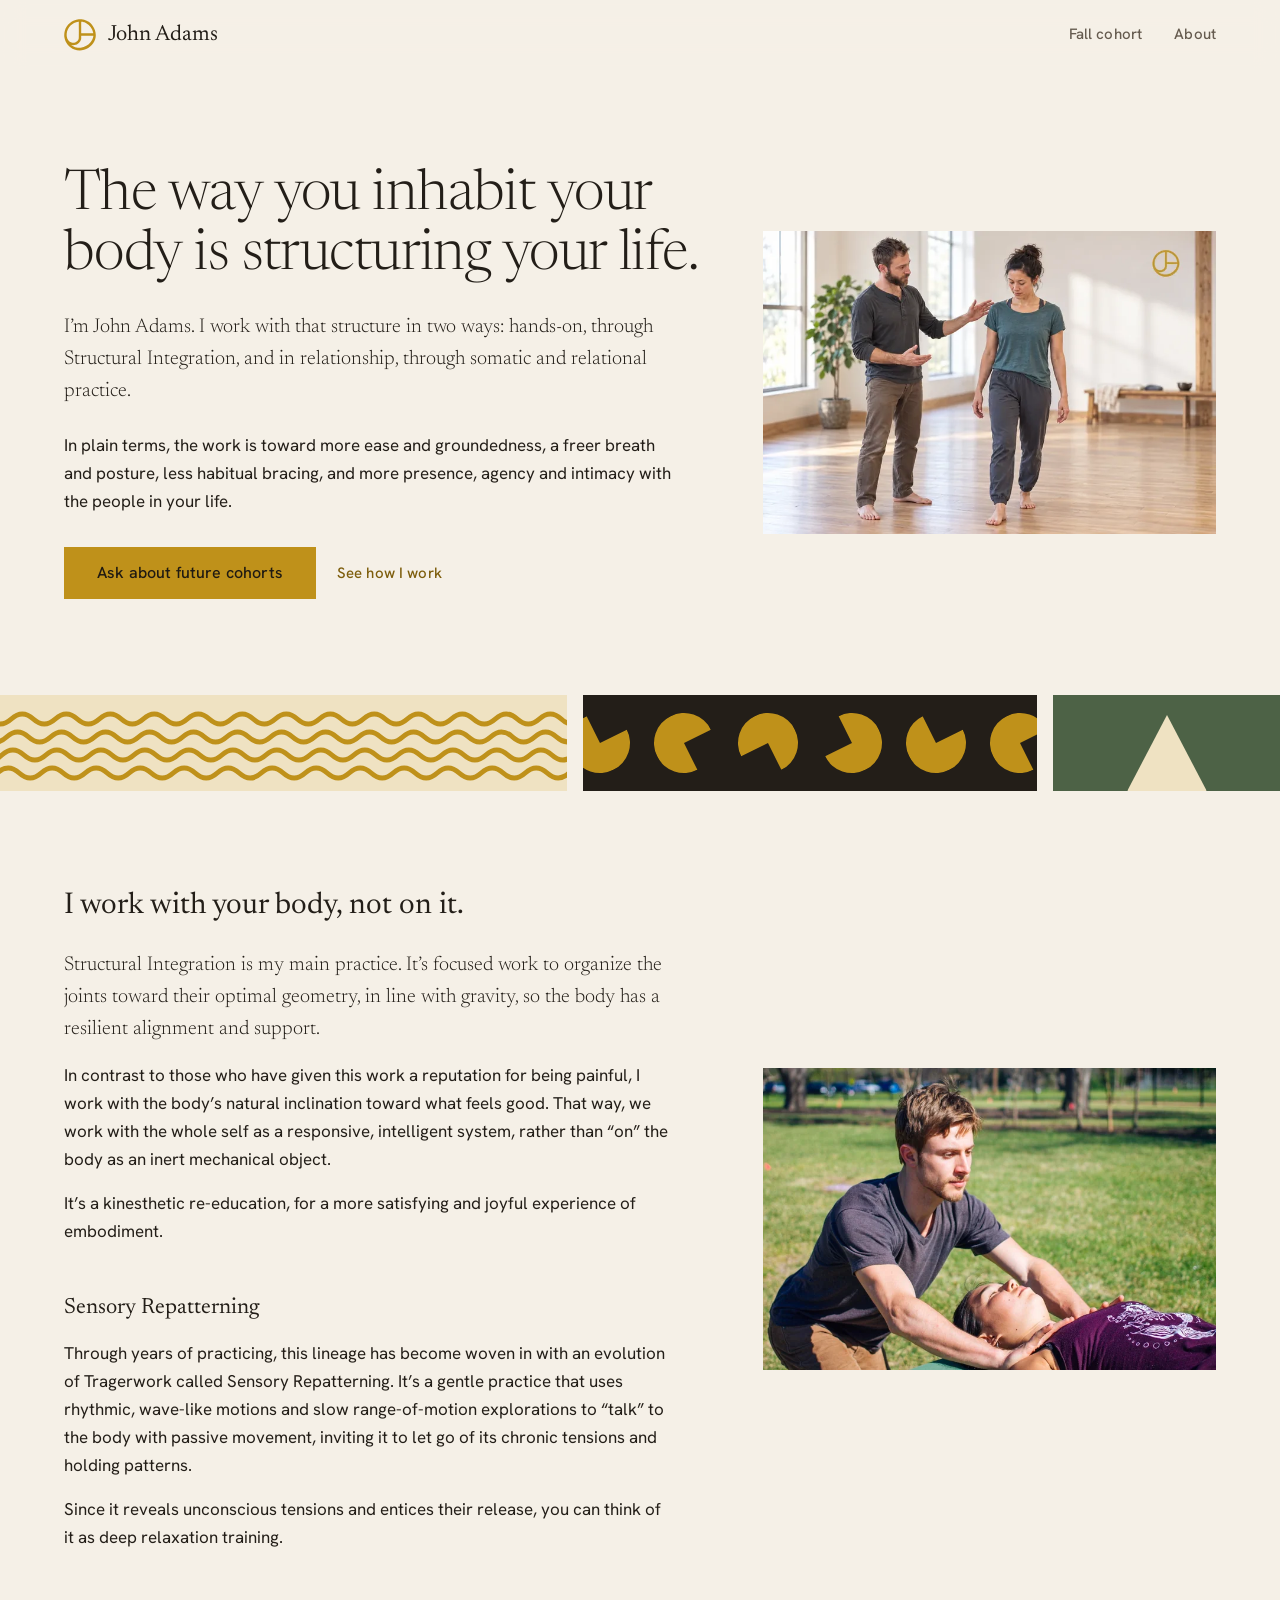
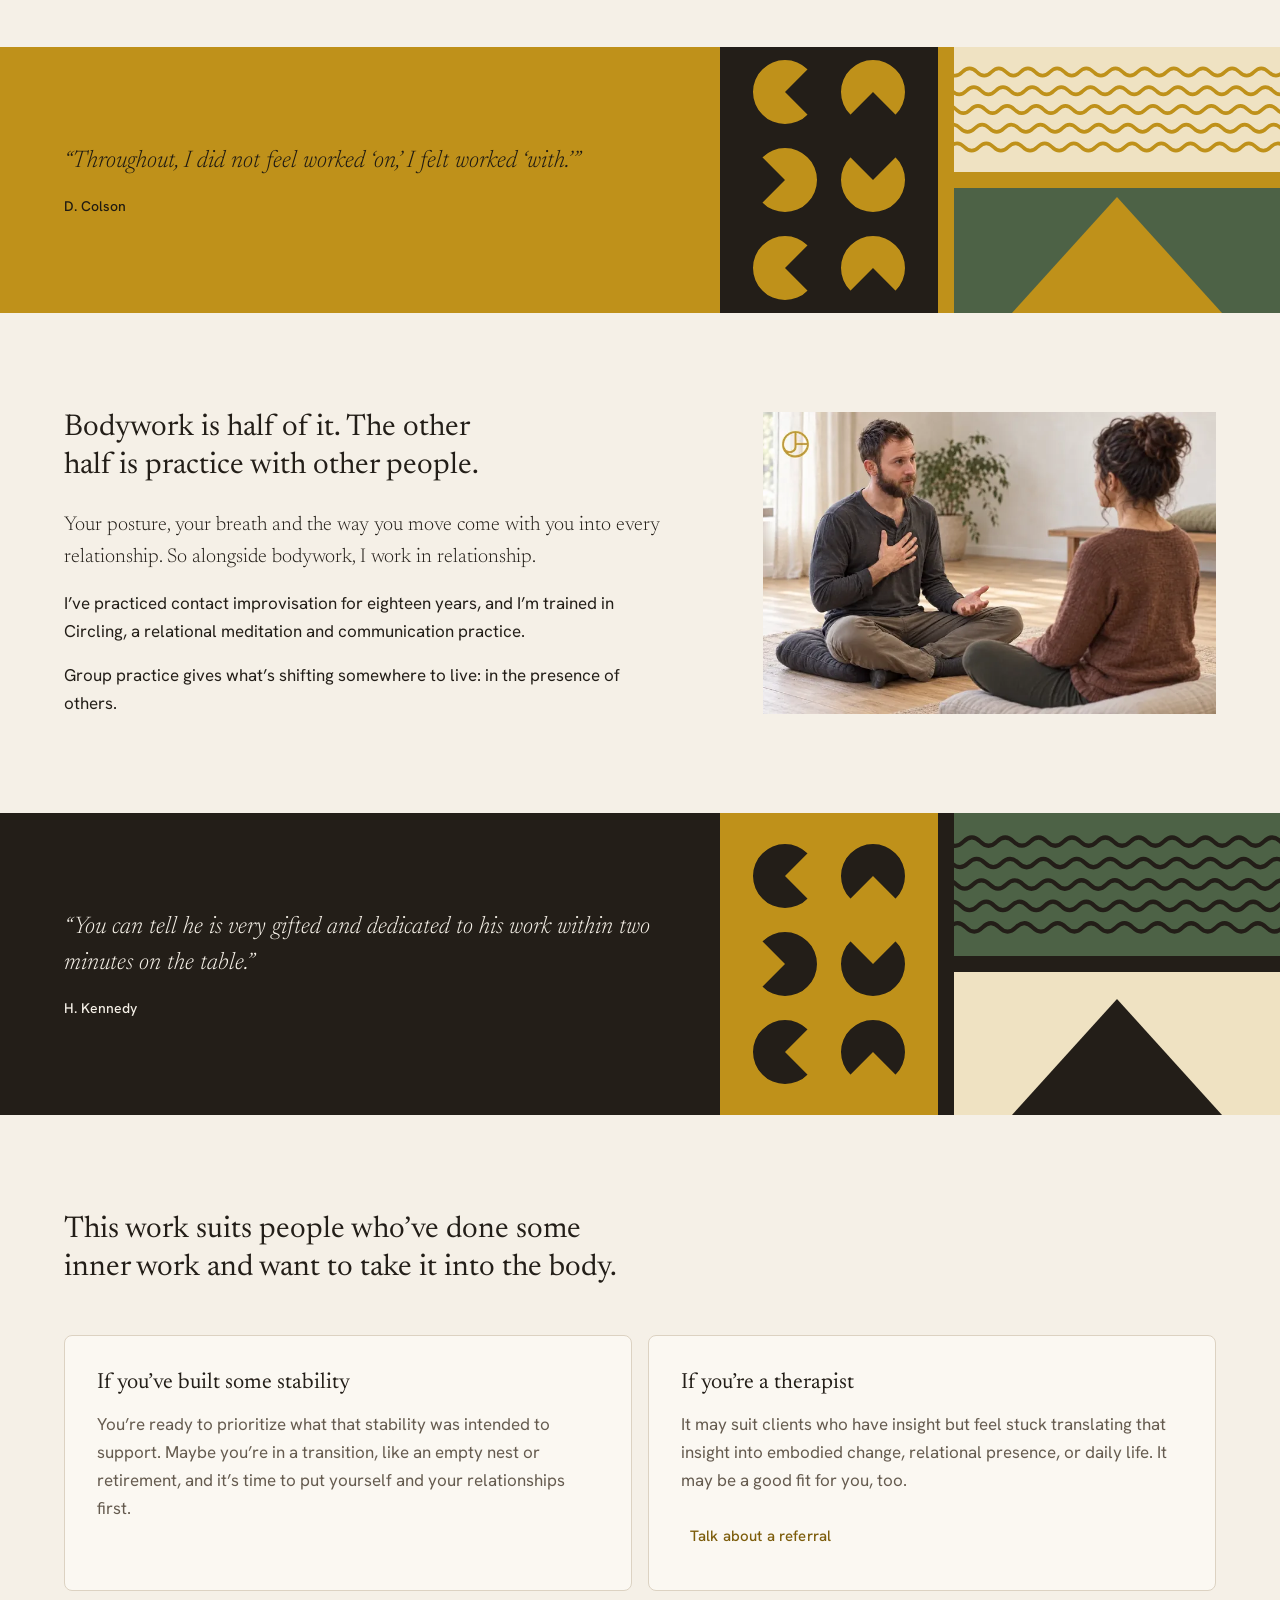
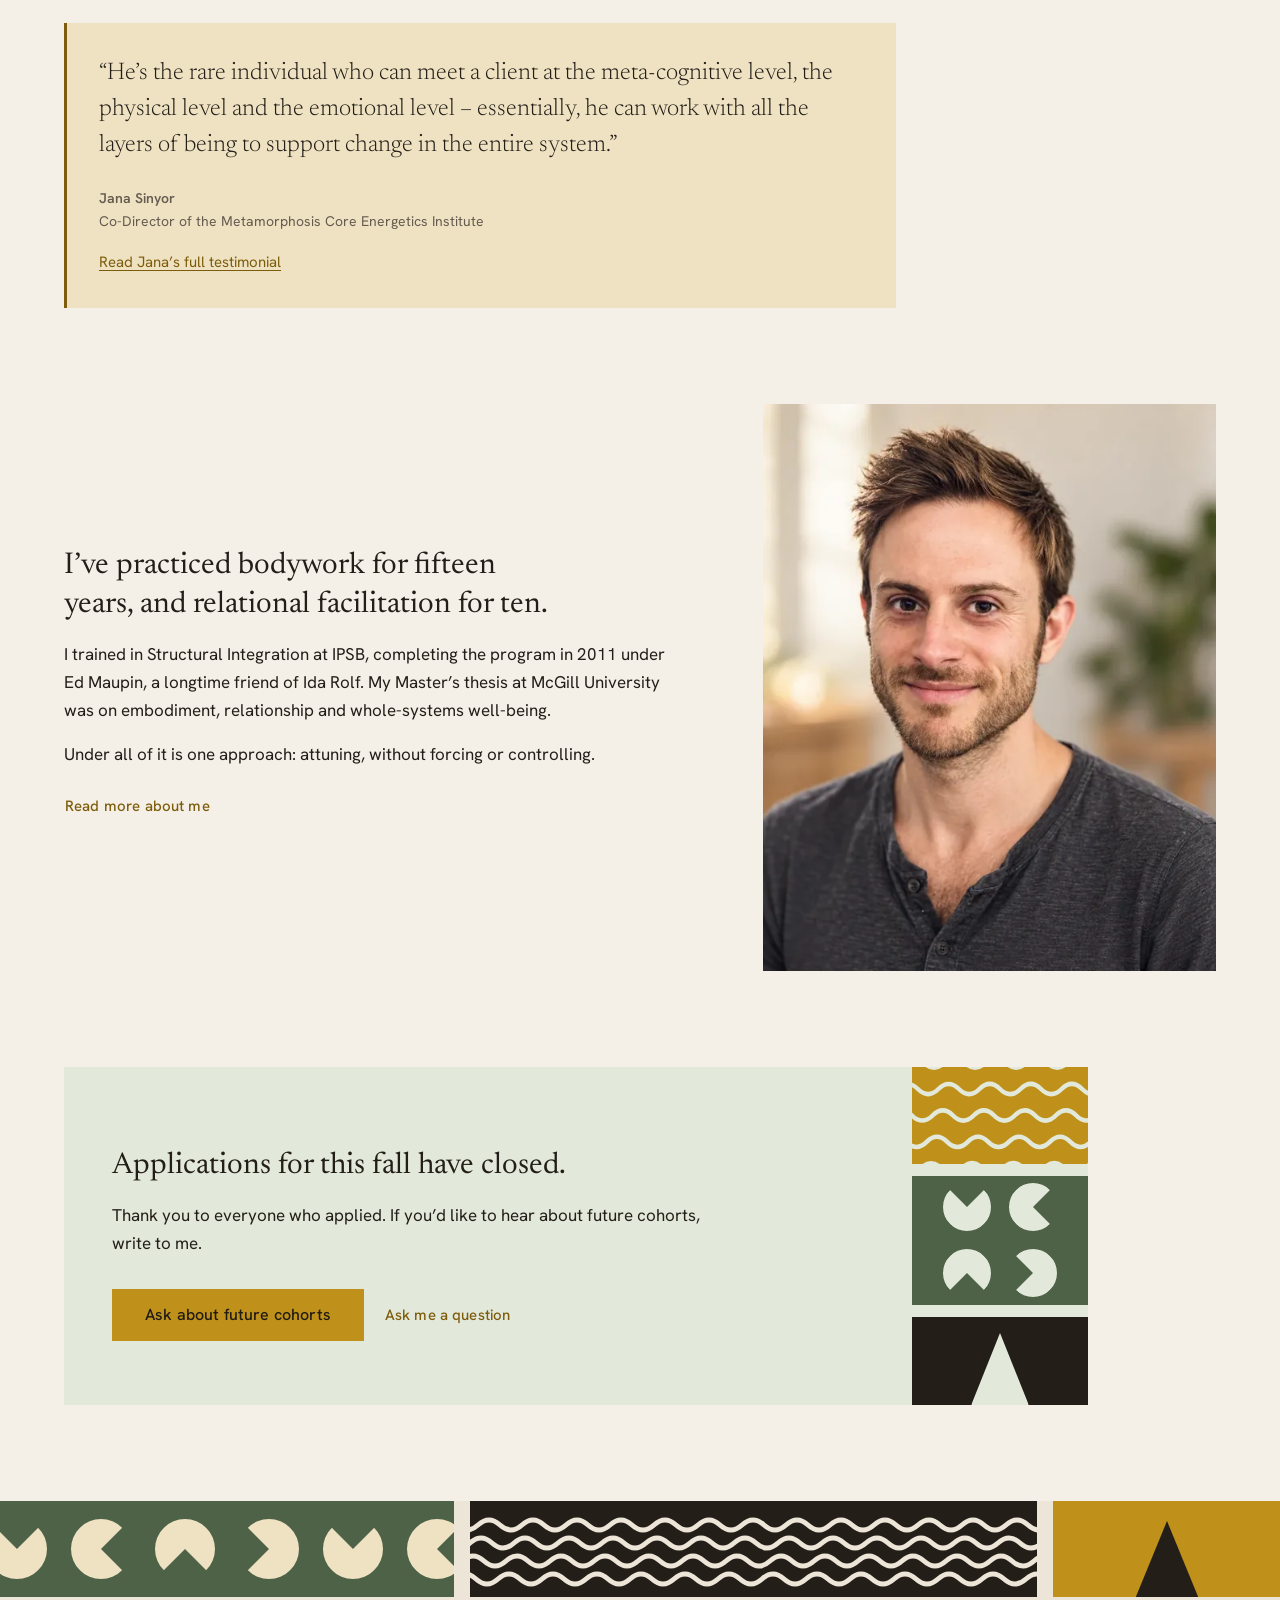
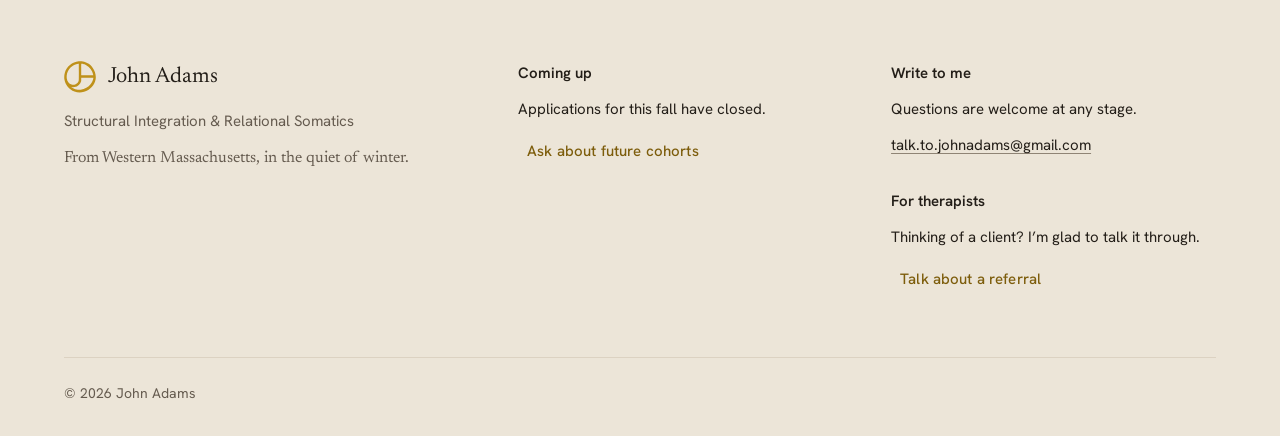
==== commit a6dc51fd: "Update cohort and biography copy and add John's bodywork photo" ====
--- a/index.html
+++ b/index.html
@@ -81,7 +81,7 @@
       <p>Since it reveals unconscious tensions and entices their release, you can think of it as deep relaxation training.</p>
     </div>
     <figure class="photo photo-32">
-      <img src="images/table-work.webp" srcset="images/table-work-768.webp 768w, images/table-work.webp 1536w" sizes="(min-width: 60rem) 30rem, 100vw" width="1536" height="1024" alt="John works with a woman lying on her side on a bodywork table, one hand on her shoulder and one on her hip." loading="lazy" decoding="async">
+      <img src="images/john-table.webp" srcset="images/john-table-768.webp 768w, images/john-table.webp 1536w" sizes="(min-width: 60rem) 30rem, 100vw" width="1536" height="1022" alt="John working with a client’s neck and shoulders on a bodywork table outdoors." loading="lazy" decoding="async">
     </figure>
   </div>
 </section>
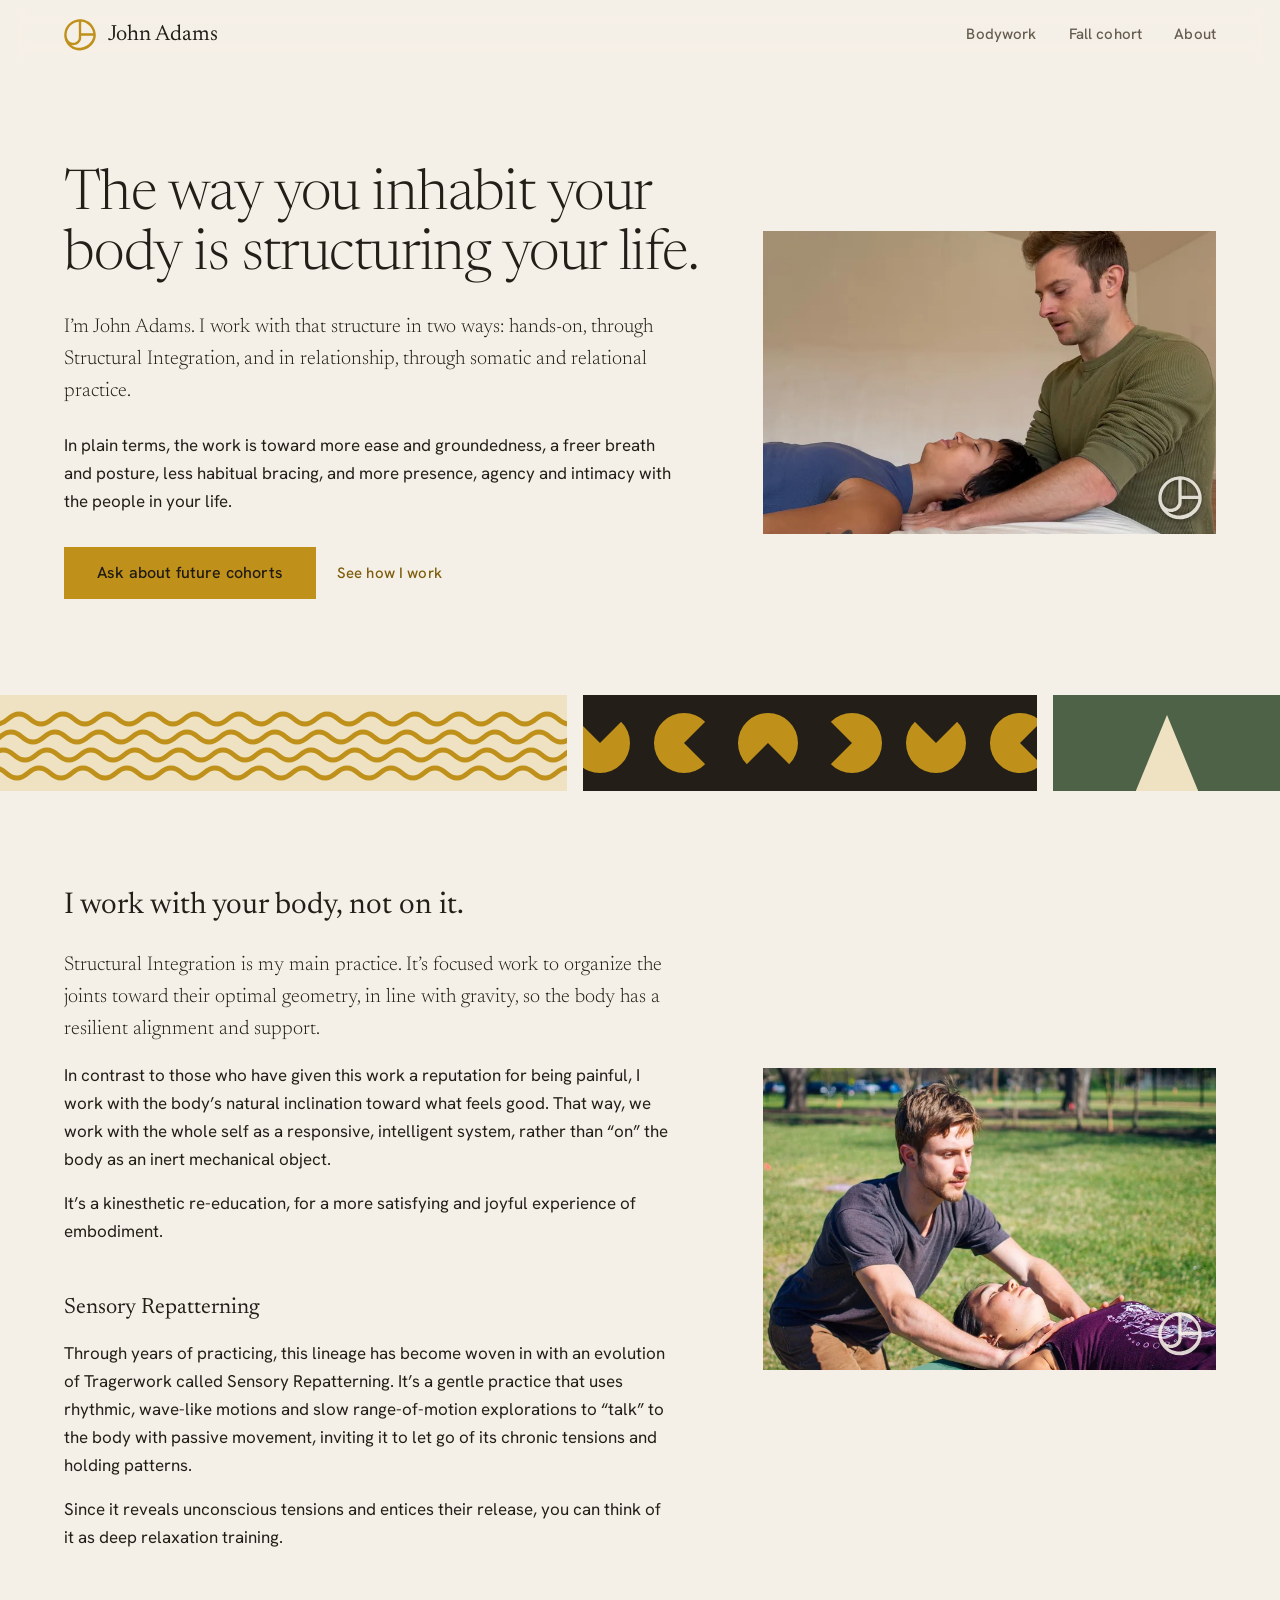
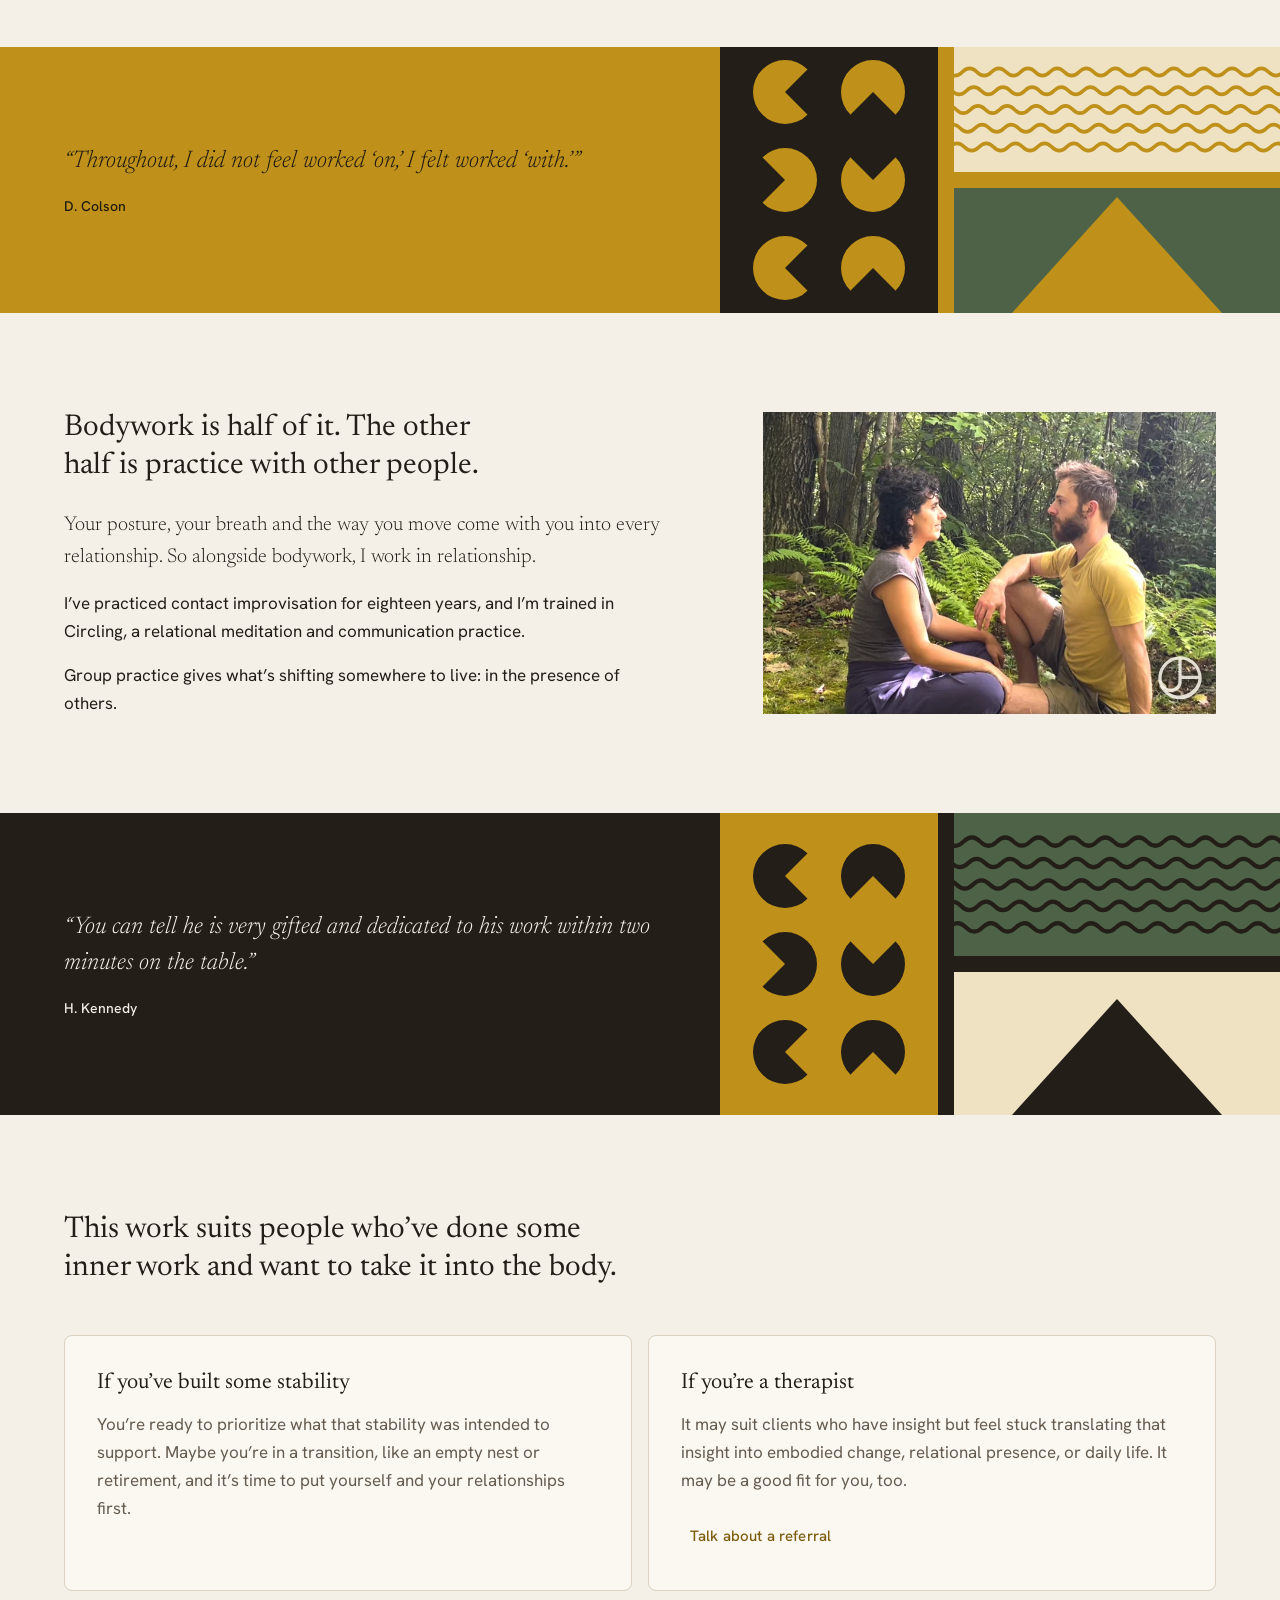
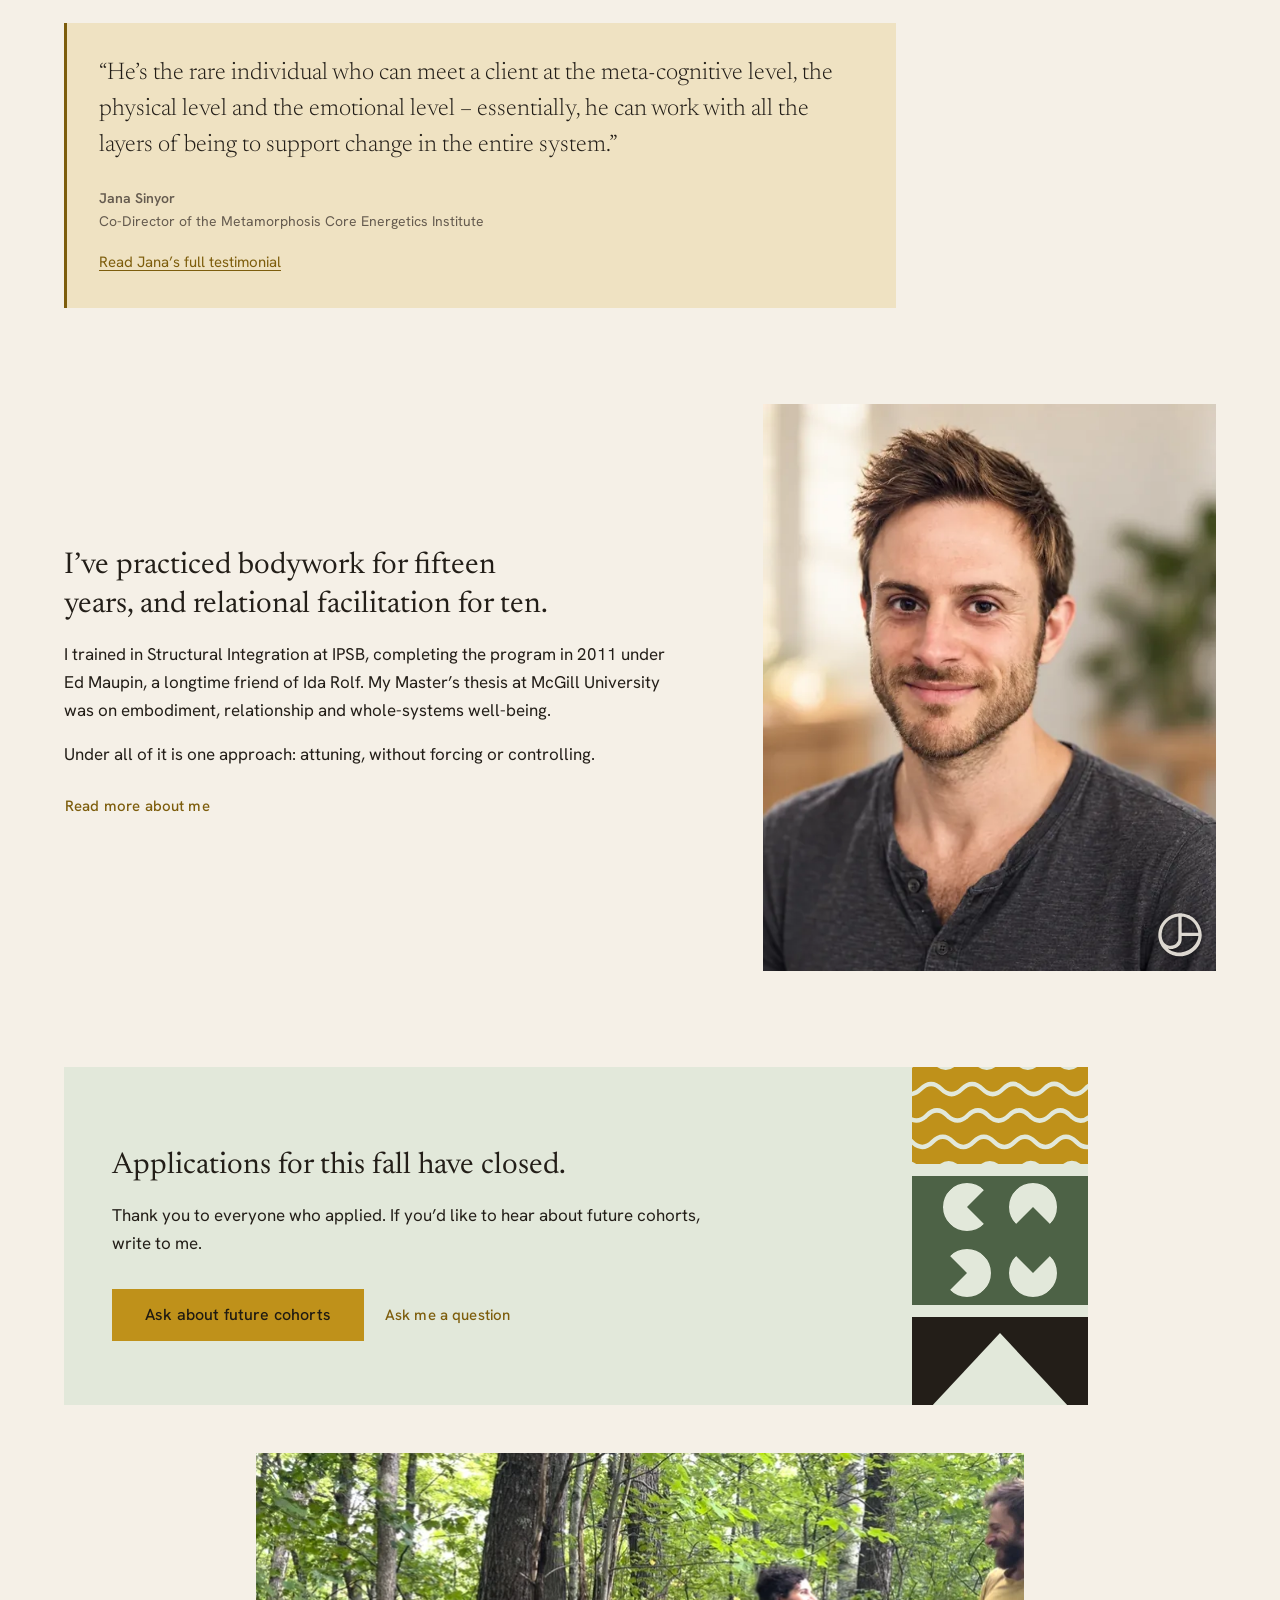
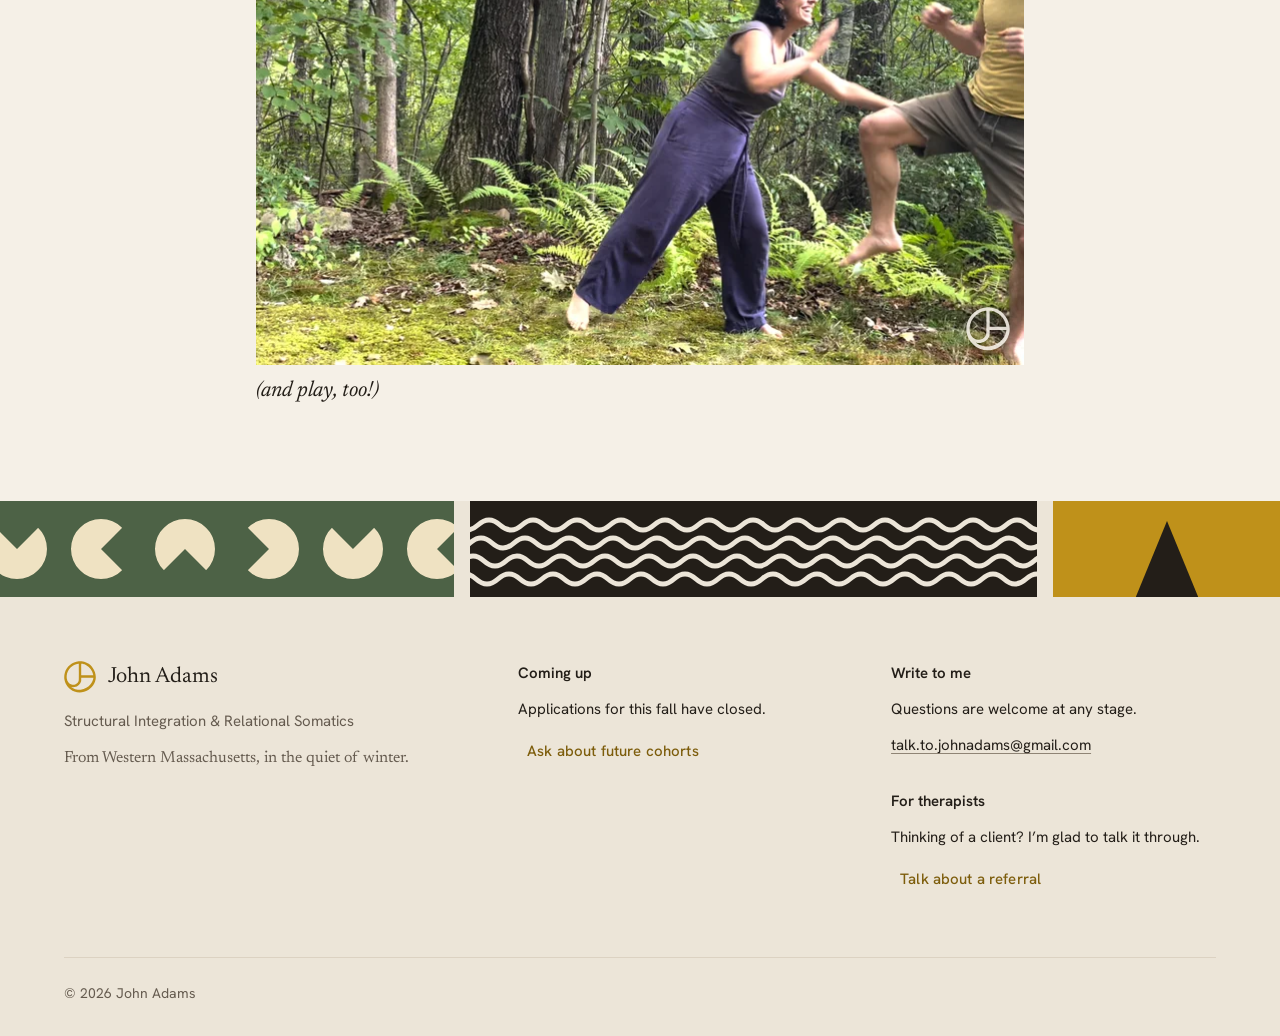
==== commit ba1d2968: "Add Bodywork page, refresh photography, and move cohort dates one week" ====
--- a/index.html
+++ b/index.html
@@ -4,12 +4,12 @@
 <meta charset="utf-8">
 <meta name="viewport" content="width=device-width, initial-scale=1">
 <title>John Adams · Habits of Being, a fall cohort in Western Massachusetts</title>
-<meta name="description" content="A ten-week fall cohort with John Adams: one-to-one Structural Integration and a small weekly group in Western Massachusetts. Applications open through October 14.">
+<meta name="description" content="A ten-week fall cohort with John Adams: one-to-one Structural Integration and a small weekly group in Western Massachusetts. Applications open through October 21.">
 <link rel="canonical" href="https://workwithjohnadams.com/">
 <meta property="og:type" content="website">
 <meta property="og:site_name" content="John Adams">
 <meta property="og:title" content="John Adams · Habits of Being, a fall cohort in Western Massachusetts">
-<meta property="og:description" content="A ten-week fall cohort with John Adams: one-to-one Structural Integration and a small weekly group in Western Massachusetts. Applications open through October 14.">
+<meta property="og:description" content="A ten-week fall cohort with John Adams: one-to-one Structural Integration and a small weekly group in Western Massachusetts. Applications open through October 21.">
 <meta property="og:url" content="https://workwithjohnadams.com/">
 <meta property="og:image" content="https://workwithjohnadams.com/images/og-fall-cohort.jpg">
 <meta property="og:image:width" content="1200">
@@ -38,11 +38,12 @@
       <span class="brand-name">John Adams</span>
     </a>
     <nav class="site-nav" aria-label="Main">
+      <a href="bodywork.html">Bodywork</a>
       <a href="habits-of-being.html">Fall cohort</a>
       <a href="taster.html" data-until="2026-09-29T20:30:00-04:00">Taster evening</a>
       <a href="about.html">About</a>
     </nav>
-    <a class="btn btn-secondary btn-sm nav-apply" href="apply.html" data-until="2026-10-15T00:00:00-04:00">Apply to join</a>
+    <a class="btn btn-secondary btn-sm nav-apply" href="apply.html" data-until="2026-10-22T00:00:00-04:00">Apply to join</a>
   </div>
 </header>
 
@@ -52,19 +53,17 @@
   <div class="wrap split split-center">
     <div>
       <h1 class="display">The way you inhabit your body is structuring your life.</h1>
-      <p class="lead" data-until="2026-10-15T00:00:00-04:00">I’m John Adams. This fall I’m leading Habits of Being, a ten-week bodywork and relational practice cohort for people ready to bring their inner work into the body.</p>
-      <p class="hero-facts" data-until="2026-10-15T00:00:00-04:00">Ten one-to-one Structural Integration sessions, ten small-group evenings, and guided practice between sessions.</p>
-      <p class="lead" hidden data-from="2026-10-15T00:00:00-04:00">I’m John Adams. I work with that structure in two ways: hands-on, through Structural Integration, and in relationship, through somatic and relational practice.</p>
+      <p class="lead" data-until="2026-10-22T00:00:00-04:00">I’m John Adams. This fall I’m leading Habits of Being, a ten-week bodywork and relational practice cohort for people ready to bring their inner work into the body.</p>
+      <p class="hero-facts" data-until="2026-10-22T00:00:00-04:00">Ten one-to-one Structural Integration sessions, ten small-group evenings, and guided practice between sessions.</p>
+      <p class="lead" hidden data-from="2026-10-22T00:00:00-04:00">I’m John Adams. I work with that structure in two ways: hands-on, through Structural Integration, and in relationship, through somatic and relational practice.</p>
       <p class="hero-facts">In plain terms, the work is toward more ease and groundedness, a freer breath and posture, less habitual bracing, and more presence, agency and intimacy with the people in your life.</p>
       <div class="actions">
-        <a class="btn btn-primary btn-lg" href="habits-of-being.html" data-until="2026-10-15T00:00:00-04:00">Explore the fall cohort</a>
-        <a class="btn btn-primary btn-lg" href="mailto:talk.to.johnadams@gmail.com?subject=Future%20cohorts&amp;body=Hi%20John%2C%0D%0A%0D%0AI'd%20like%20to%20hear%20about%20future%20cohorts%20of%20Habits%20of%20Being.%0D%0A" hidden data-from="2026-10-15T00:00:00-04:00">Ask about future cohorts</a>
+        <a class="btn btn-primary btn-lg" href="habits-of-being.html" data-until="2026-10-22T00:00:00-04:00">Explore the fall cohort</a>
+        <a class="btn btn-primary btn-lg" href="mailto:talk.to.johnadams@gmail.com?subject=Future%20cohorts&amp;body=Hi%20John%2C%0D%0A%0D%0AI'd%20like%20to%20hear%20about%20future%20cohorts%20of%20Habits%20of%20Being.%0D%0A" hidden data-from="2026-10-22T00:00:00-04:00">Ask about future cohorts</a>
         <a class="btn btn-quiet" href="#work">See how I work</a>
       </div>
     </div>
-    <figure class="photo photo-32">
-      <img src="images/studio-walk.webp" srcset="images/studio-walk-768.webp 768w, images/studio-walk.webp 1536w" sizes="(min-width: 60rem) 30rem, 100vw" width="1536" height="1024" alt="John walks beside a woman across a sunlit studio, one hand near her shoulder, as she looks down and notices her steps." fetchpriority="high" decoding="async">
-    </figure>
+    <figure class="photo photo-32"><div class="photo-frame"><img src="images/shoulder-smile.webp" srcset="images/shoulder-smile-768.webp 768w, images/shoulder-smile.webp 1536w" sizes="(min-width: 60rem) 30rem, 100vw" width="1536" height="1167" alt="John supporting a client’s neck and shoulders during bodywork." fetchpriority="high" decoding="async"><svg class="photo-mark" aria-hidden="true"><use href="#mark"/></svg></div></figure>
   </div>
   <div class="brand-motion brand-strip" data-drift aria-hidden="true"><div class="bm bm-lines"><svg viewBox="0 0 1400 96" preserveAspectRatio="xMinYMid slice" focusable="false"><path class="v1" d="M-160 24 q11 -10 22 0 t22 0 t22 0 t22 0 t22 0 t22 0 t22 0 t22 0 t22 0 t22 0 t22 0 t22 0 t22 0 t22 0 t22 0 t22 0 t22 0 t22 0 t22 0 t22 0 t22 0 t22 0 t22 0 t22 0 t22 0 t22 0 t22 0 t22 0 t22 0 t22 0 t22 0 t22 0 t22 0 t22 0 t22 0 t22 0 t22 0 t22 0 t22 0 t22 0 t22 0 t22 0 t22 0 t22 0 t22 0 t22 0 t22 0 t22 0 t22 0 t22 0 t22 0 t22 0 t22 0 t22 0 t22 0 t22 0 t22 0 t22 0 t22 0 t22 0 t22 0 t22 0 t22 0 t22 0 t22 0 t22 0 t22 0 t22 0 t22 0 t22 0 t22 0 t22 0 t22 0 t22 0 t22 0 t22 0 t22 0 t22 0 t22 0 t22 0 t22 0"/><path class="v2" d="M-160 42 q11 -10 22 0 t22 0 t22 0 t22 0 t22 0 t22 0 t22 0 t22 0 t22 0 t22 0 t22 0 t22 0 t22 0 t22 0 t22 0 t22 0 t22 0 t22 0 t22 0 t22 0 t22 0 t22 0 t22 0 t22 0 t22 0 t22 0 t22 0 t22 0 t22 0 t22 0 t22 0 t22 0 t22 0 t22 0 t22 0 t22 0 t22 0 t22 0 t22 0 t22 0 t22 0 t22 0 t22 0 t22 0 t22 0 t22 0 t22 0 t22 0 t22 0 t22 0 t22 0 t22 0 t22 0 t22 0 t22 0 t22 0 t22 0 t22 0 t22 0 t22 0 t22 0 t22 0 t22 0 t22 0 t22 0 t22 0 t22 0 t22 0 t22 0 t22 0 t22 0 t22 0 t22 0 t22 0 t22 0 t22 0 t22 0 t22 0 t22 0 t22 0 t22 0"/><path class="v3" d="M-160 60 q11 -10 22 0 t22 0 t22 0 t22 0 t22 0 t22 0 t22 0 t22 0 t22 0 t22 0 t22 0 t22 0 t22 0 t22 0 t22 0 t22 0 t22 0 t22 0 t22 0 t22 0 t22 0 t22 0 t22 0 t22 0 t22 0 t22 0 t22 0 t22 0 t22 0 t22 0 t22 0 t22 0 t22 0 t22 0 t22 0 t22 0 t22 0 t22 0 t22 0 t22 0 t22 0 t22 0 t22 0 t22 0 t22 0 t22 0 t22 0 t22 0 t22 0 t22 0 t22 0 t22 0 t22 0 t22 0 t22 0 t22 0 t22 0 t22 0 t22 0 t22 0 t22 0 t22 0 t22 0 t22 0 t22 0 t22 0 t22 0 t22 0 t22 0 t22 0 t22 0 t22 0 t22 0 t22 0 t22 0 t22 0 t22 0 t22 0 t22 0 t22 0 t22 0"/><path class="v4" d="M-160 78 q11 -10 22 0 t22 0 t22 0 t22 0 t22 0 t22 0 t22 0 t22 0 t22 0 t22 0 t22 0 t22 0 t22 0 t22 0 t22 0 t22 0 t22 0 t22 0 t22 0 t22 0 t22 0 t22 0 t22 0 t22 0 t22 0 t22 0 t22 0 t22 0 t22 0 t22 0 t22 0 t22 0 t22 0 t22 0 t22 0 t22 0 t22 0 t22 0 t22 0 t22 0 t22 0 t22 0 t22 0 t22 0 t22 0 t22 0 t22 0 t22 0 t22 0 t22 0 t22 0 t22 0 t22 0 t22 0 t22 0 t22 0 t22 0 t22 0 t22 0 t22 0 t22 0 t22 0 t22 0 t22 0 t22 0 t22 0 t22 0 t22 0 t22 0 t22 0 t22 0 t22 0 t22 0 t22 0 t22 0 t22 0 t22 0 t22 0 t22 0 t22 0 t22 0"/></svg></div><div class="bm bm-circles"><div class="tq-row"><svg class="tq" viewBox="-50 -50 100 100" focusable="false"><path d="M0 0 L50 0 A50 50 0 1 1 0 -50 Z"/></svg><svg class="tq" viewBox="-50 -50 100 100" focusable="false"><path d="M0 0 L50 0 A50 50 0 1 1 0 -50 Z"/></svg><svg class="tq" viewBox="-50 -50 100 100" focusable="false"><path d="M0 0 L50 0 A50 50 0 1 1 0 -50 Z"/></svg><svg class="tq" viewBox="-50 -50 100 100" focusable="false"><path d="M0 0 L50 0 A50 50 0 1 1 0 -50 Z"/></svg><svg class="tq" viewBox="-50 -50 100 100" focusable="false"><path d="M0 0 L50 0 A50 50 0 1 1 0 -50 Z"/></svg><svg class="tq" viewBox="-50 -50 100 100" focusable="false"><path d="M0 0 L50 0 A50 50 0 1 1 0 -50 Z"/></svg><svg class="tq" viewBox="-50 -50 100 100" focusable="false"><path d="M0 0 L50 0 A50 50 0 1 1 0 -50 Z"/></svg><svg class="tq" viewBox="-50 -50 100 100" focusable="false"><path d="M0 0 L50 0 A50 50 0 1 1 0 -50 Z"/></svg><svg class="tq" viewBox="-50 -50 100 100" focusable="false"><path d="M0 0 L50 0 A50 50 0 1 1 0 -50 Z"/></svg><svg class="tq" viewBox="-50 -50 100 100" focusable="false"><path d="M0 0 L50 0 A50 50 0 1 1 0 -50 Z"/></svg><svg class="tq" viewBox="-50 -50 100 100" focusable="false"><path d="M0 0 L50 0 A50 50 0 1 1 0 -50 Z"/></svg><svg class="tq" viewBox="-50 -50 100 100" focusable="false"><path d="M0 0 L50 0 A50 50 0 1 1 0 -50 Z"/></svg><svg class="tq" viewBox="-50 -50 100 100" focusable="false"><path d="M0 0 L50 0 A50 50 0 1 1 0 -50 Z"/></svg><svg class="tq" viewBox="-50 -50 100 100" focusable="false"><path d="M0 0 L50 0 A50 50 0 1 1 0 -50 Z"/></svg></div></div><div class="bm bm-tri"><div class="tri-shape"></div></div></div>
 </section>
@@ -80,8 +79,7 @@
       <p>Through years of practicing, this lineage has become woven in with an evolution of Tragerwork called Sensory Repatterning. It’s a gentle practice that uses rhythmic, wave-like motions and slow range-of-motion explorations to “talk” to the body with passive movement, inviting it to let go of its chronic tensions and holding patterns.</p>
       <p>Since it reveals unconscious tensions and entices their release, you can think of it as deep relaxation training.</p>
     </div>
-    <figure class="photo photo-32">
-      <img src="images/john-table.webp" srcset="images/john-table-768.webp 768w, images/john-table.webp 1536w" sizes="(min-width: 60rem) 30rem, 100vw" width="1536" height="1022" alt="John working with a client’s neck and shoulders on a bodywork table outdoors." loading="lazy" decoding="async">
+    <figure class="photo photo-32"><div class="photo-frame"><img src="images/john-table.webp" srcset="images/john-table-768.webp 768w, images/john-table.webp 1536w" sizes="(min-width: 60rem) 30rem, 100vw" width="1536" height="1022" alt="John working with a client’s neck and shoulders on a bodywork table outdoors." loading="lazy" decoding="async"><svg class="photo-mark" aria-hidden="true"><use href="#mark"/></svg></div>
     </figure>
   </div>
 </section>
@@ -104,9 +102,7 @@
       <p>I’ve practiced contact improvisation for eighteen years, and I’m trained in Circling, a relational meditation and communication practice.</p>
       <p>Group practice gives what’s shifting somewhere to live: in the presence of others.</p>
     </div>
-    <figure class="photo photo-32">
-      <img src="images/relational-dialogue.webp" srcset="images/relational-dialogue-768.webp 768w, images/relational-dialogue.webp 1536w" sizes="(min-width: 60rem) 30rem, 100vw" width="1536" height="1024" alt="John sits cross-legged on a floor cushion, one hand on his chest, speaking with a woman seated across from him." loading="lazy" decoding="async">
-    </figure>
+    <figure class="photo photo-32"><div class="photo-frame"><img src="images/relational-sitting.webp" srcset="images/relational-sitting-768.webp 768w, images/relational-sitting.webp 1536w" sizes="(min-width: 60rem) 30rem, 100vw" width="1536" height="1167" alt="John and a partner sitting face to face in a wooded clearing." loading="lazy" decoding="async"><svg class="photo-mark" aria-hidden="true"><use href="#mark"/></svg></div></figure>
   </div>
 </section>
 
@@ -152,8 +148,7 @@
       <p>Under all of it is one approach: attuning, without forcing or controlling.</p>
       <p class="quiet-row"><a class="btn btn-quiet" href="about.html">Read more about me</a></p>
     </div>
-    <figure class="photo photo-45">
-      <img src="images/john-portrait.webp" srcset="images/john-portrait-561.webp 561w, images/john-portrait.webp 1122w" sizes="(min-width: 60rem) 30rem, 100vw" width="1122" height="1402" alt="John Adams, smiling, in a charcoal henley, in a softly lit room." loading="lazy" decoding="async">
+    <figure class="photo photo-45"><div class="photo-frame"><img src="images/john-portrait.webp" srcset="images/john-portrait-561.webp 561w, images/john-portrait.webp 1122w" sizes="(min-width: 60rem) 30rem, 100vw" width="1122" height="1402" alt="John Adams, smiling, in a charcoal henley, in a softly lit room." loading="lazy" decoding="async"><svg class="photo-mark" aria-hidden="true"><use href="#mark"/></svg></div>
     </figure>
   </div>
 </section>
@@ -164,14 +159,14 @@
     <div class="callout band-sage-soft">
       <div class="callout-body">
         <div class="section-head flow">
-          <h2 data-until="2026-10-15T00:00:00-04:00">This fall, you can work with me in Habits of Being.</h2>
-          <h2 hidden data-from="2026-10-15T00:00:00-04:00">Applications for this fall have closed.</h2>
-          <p data-until="2026-10-15T00:00:00-04:00">It’s a ten-week cohort that brings both halves of this work together, on the table and in the room with a small group. Everything about it is on one page.</p>
-          <p hidden data-from="2026-10-15T00:00:00-04:00">Thank you to everyone who applied. If you’d like to hear about future cohorts, write to me.</p>
+          <h2 data-until="2026-10-22T00:00:00-04:00">This fall, you can work with me in Habits of Being.</h2>
+          <h2 hidden data-from="2026-10-22T00:00:00-04:00">Applications for this fall have closed.</h2>
+          <p data-until="2026-10-22T00:00:00-04:00">It’s a ten-week cohort that brings both halves of this work together, on the table and in the room with a small group. Everything about it is on one page.</p>
+          <p hidden data-from="2026-10-22T00:00:00-04:00">Thank you to everyone who applied. If you’d like to hear about future cohorts, write to me.</p>
         </div>
         <div class="actions">
-          <a class="btn btn-primary btn-lg" href="habits-of-being.html" data-until="2026-10-15T00:00:00-04:00">Explore the fall cohort</a>
-          <a class="btn btn-primary btn-lg" href="mailto:talk.to.johnadams@gmail.com?subject=Future%20cohorts&amp;body=Hi%20John%2C%0D%0A%0D%0AI'd%20like%20to%20hear%20about%20future%20cohorts%20of%20Habits%20of%20Being.%0D%0A" hidden data-from="2026-10-15T00:00:00-04:00">Ask about future cohorts</a>
+          <a class="btn btn-primary btn-lg" href="habits-of-being.html" data-until="2026-10-22T00:00:00-04:00">Explore the fall cohort</a>
+          <a class="btn btn-primary btn-lg" href="mailto:talk.to.johnadams@gmail.com?subject=Future%20cohorts&amp;body=Hi%20John%2C%0D%0A%0D%0AI'd%20like%20to%20hear%20about%20future%20cohorts%20of%20Habits%20of%20Being.%0D%0A" hidden data-from="2026-10-22T00:00:00-04:00">Ask about future cohorts</a>
           <a class="btn btn-quiet" href="taster.html" data-until="2026-09-29T20:30:00-04:00">Come for an evening</a>
           <a class="btn btn-quiet" href="mailto:talk.to.johnadams@gmail.com?subject=A%20question%20about%20Habits%20of%20Being&amp;body=Hi%20John%2C%0D%0A%0D%0A" hidden data-from="2026-09-29T20:30:00-04:00">Ask me a question</a>
         </div>
@@ -180,6 +175,7 @@
       <div class="brand-motion callout-art" data-drift aria-hidden="true"><div class="bm bm-lines"><svg viewBox="0 0 240 240" preserveAspectRatio="xMidYMid slice" focusable="false"><path class="v1" d="M-60 48 q14 -14 28 0 t28 0 t28 0 t28 0 t28 0 t28 0 t28 0 t28 0 t28 0 t28 0 t28 0 t28 0 t28 0 t28 0 t28 0"/><path class="v2" d="M-60 84 q14 -14 28 0 t28 0 t28 0 t28 0 t28 0 t28 0 t28 0 t28 0 t28 0 t28 0 t28 0 t28 0 t28 0 t28 0 t28 0"/><path class="v3" d="M-60 120 q14 -14 28 0 t28 0 t28 0 t28 0 t28 0 t28 0 t28 0 t28 0 t28 0 t28 0 t28 0 t28 0 t28 0 t28 0 t28 0"/><path class="v4" d="M-60 156 q14 -14 28 0 t28 0 t28 0 t28 0 t28 0 t28 0 t28 0 t28 0 t28 0 t28 0 t28 0 t28 0 t28 0 t28 0 t28 0"/><path class="v5" d="M-60 192 q14 -14 28 0 t28 0 t28 0 t28 0 t28 0 t28 0 t28 0 t28 0 t28 0 t28 0 t28 0 t28 0 t28 0 t28 0 t28 0"/></svg></div><div class="bm bm-circles"><div class="tq-grid"><svg class="tq" viewBox="-50 -50 100 100" focusable="false"><path d="M0 0 L50 0 A50 50 0 1 1 0 -50 Z"/></svg><svg class="tq" viewBox="-50 -50 100 100" focusable="false"><path d="M0 0 L50 0 A50 50 0 1 1 0 -50 Z"/></svg><svg class="tq" viewBox="-50 -50 100 100" focusable="false"><path d="M0 0 L50 0 A50 50 0 1 1 0 -50 Z"/></svg><svg class="tq" viewBox="-50 -50 100 100" focusable="false"><path d="M0 0 L50 0 A50 50 0 1 1 0 -50 Z"/></svg></div></div><div class="bm bm-tri"><div class="tri-shape"></div></div></div>
     </div>
   </div>
+<div class="wrap play-ending"><figure class="photo photo-32"><div class="photo-frame"><img src="images/relational-play.webp" srcset="images/relational-play-768.webp 768w, images/relational-play.webp 1536w" sizes="(min-width: 60rem) 30rem, 100vw" width="1536" height="1022" alt="John and a partner playing with movement together outdoors." loading="lazy" decoding="async"><svg class="photo-mark" aria-hidden="true"><use href="#mark"/></svg></div><figcaption>(and play, too!)</figcaption></figure></div>
 </section>
 </main>
 
@@ -200,10 +196,10 @@
         <h2 class="footer-heading">Coming up</h2>
         <ul class="coming-up">
           <li data-until="2026-09-29T20:30:00-04:00"><span class="when">Tuesday, September 29</span><a href="taster.html">Taster evening, Northampton</a></li>
-          <li data-until="2026-10-15T00:00:00-04:00"><span class="when">Wednesday, October 14</span><a href="apply.html">Last day to apply</a></li>
-          <li data-until="2026-10-15T00:00:00-04:00"><span class="when">Week of October 19</span><a href="habits-of-being.html">The fall cohort begins</a></li>
+          <li data-until="2026-10-22T00:00:00-04:00"><span class="when">Wednesday, October 21</span><a href="apply.html">Last day to apply</a></li>
+          <li data-until="2026-10-22T00:00:00-04:00"><span class="when">Week of October 26</span><a href="habits-of-being.html">The fall cohort begins</a></li>
         </ul>
-        <div hidden data-from="2026-10-15T00:00:00-04:00">
+        <div hidden data-from="2026-10-22T00:00:00-04:00">
           <p>Applications for this fall have closed.</p>
           <p class="quiet-row"><a class="btn btn-quiet" href="mailto:talk.to.johnadams@gmail.com?subject=Future%20cohorts&amp;body=Hi%20John%2C%0D%0A%0D%0AI'd%20like%20to%20hear%20about%20future%20cohorts%20of%20Habits%20of%20Being.%0D%0A">Ask about future cohorts</a></p>
         </div>
--- a/style.css
+++ b/style.css
@@ -558,3 +558,15 @@
 .featured-testimonial > a { display: inline-block; margin-top: var(--space-4); font-size: 15px; }
 .featured-testimonial-home { max-width: 52rem; }
 @media (min-width: 48rem) { .featured-testimonial { padding: var(--space-6); } .featured-testimonial-home blockquote { font-size: 24px; } }
+
+/* Photo signature and Bodywork page */
+.photo-frame { position: relative; }
+.photo-frame > img { display: block; }
+.photo .photo-mark { position: absolute; right: 14px; bottom: 14px; width: 44px; height: 44px; color: #f5f0e7; opacity: .88; filter: drop-shadow(0 1px 3px #0008); pointer-events: none; }
+.photo-natural img { height: auto; max-height: 660px; object-fit: contain; }
+.photo figcaption { margin-top: 12px; font-family: var(--font-serif); font-style: italic; font-size: 22px; }
+.play-ending { margin-top: var(--space-7); }
+.play-ending .photo { max-width: 48rem; margin-inline: auto; }
+.bodywork-quotes { display: grid; gap: var(--space-6); }
+.bodywork-quotes .featured-testimonial { margin: 0; }
+@media (min-width: 48rem) { .bodywork-quotes { grid-template-columns: 1fr 1fr; } }
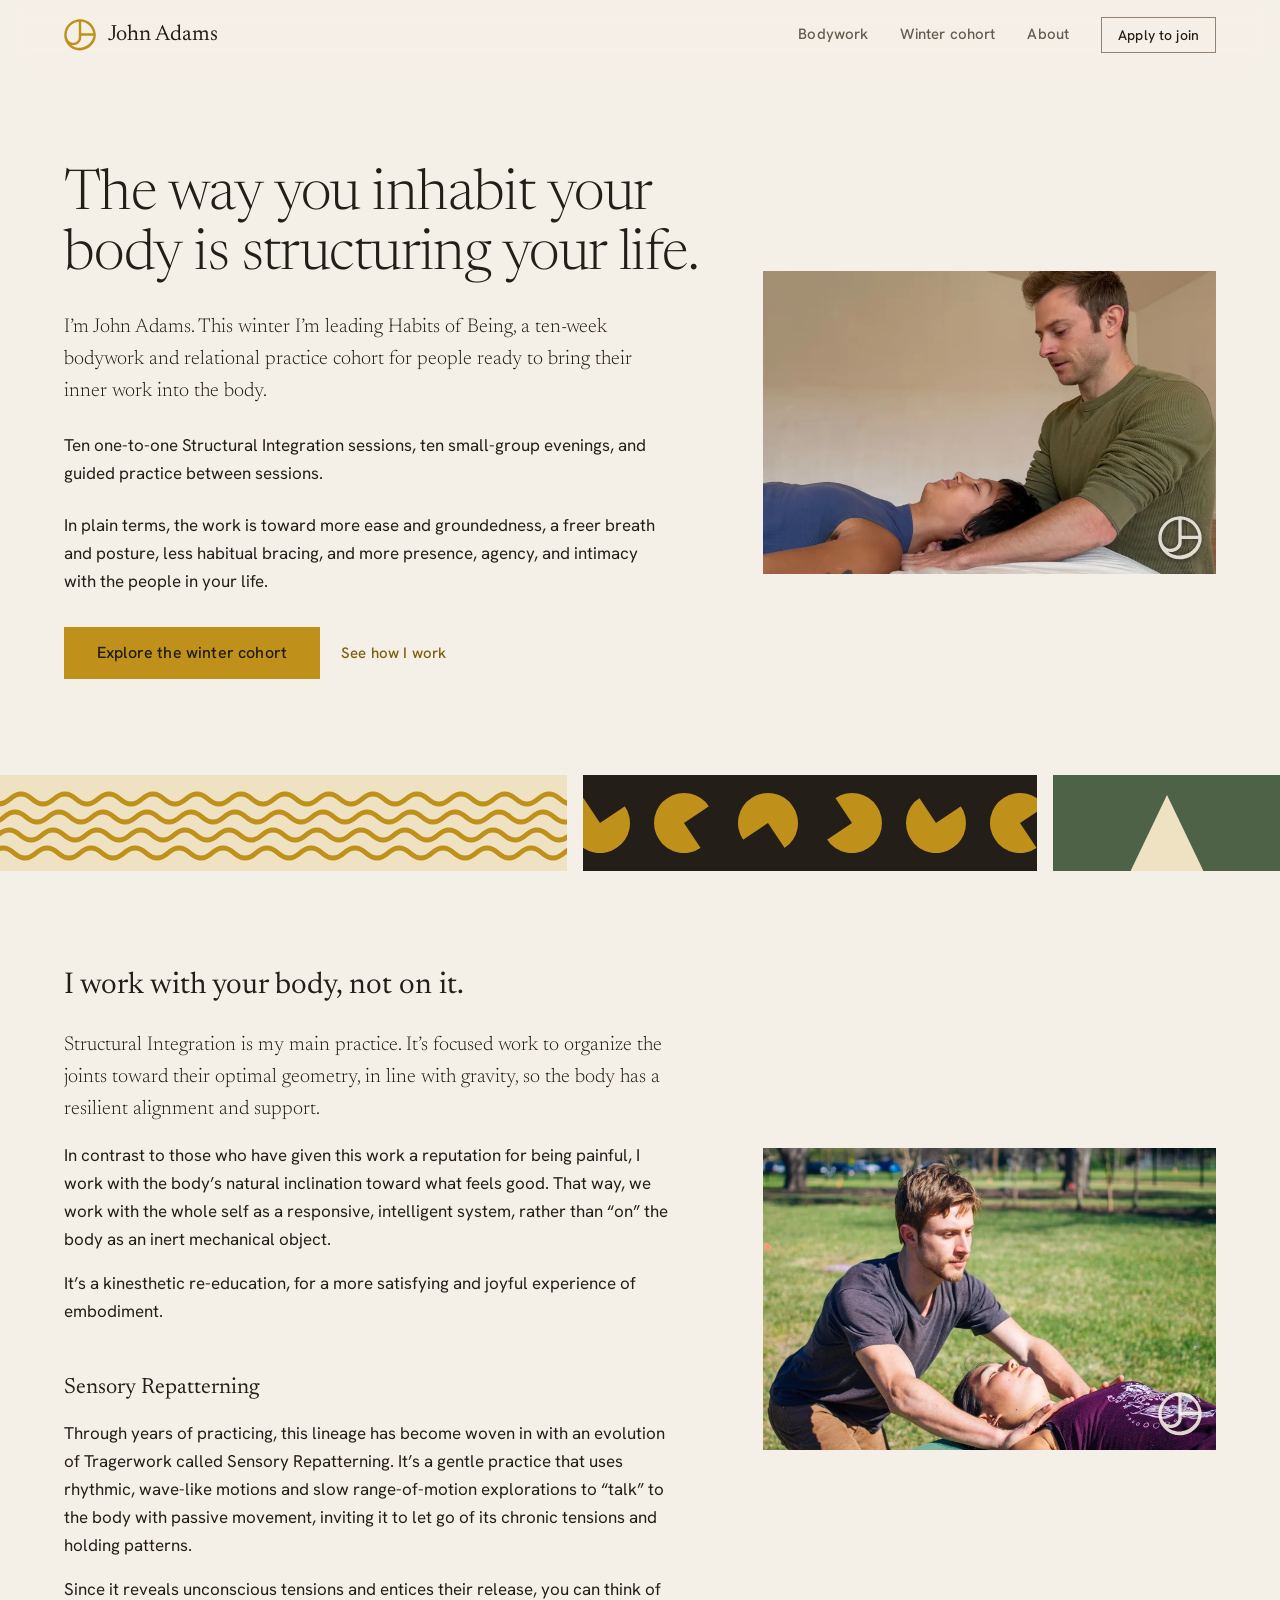
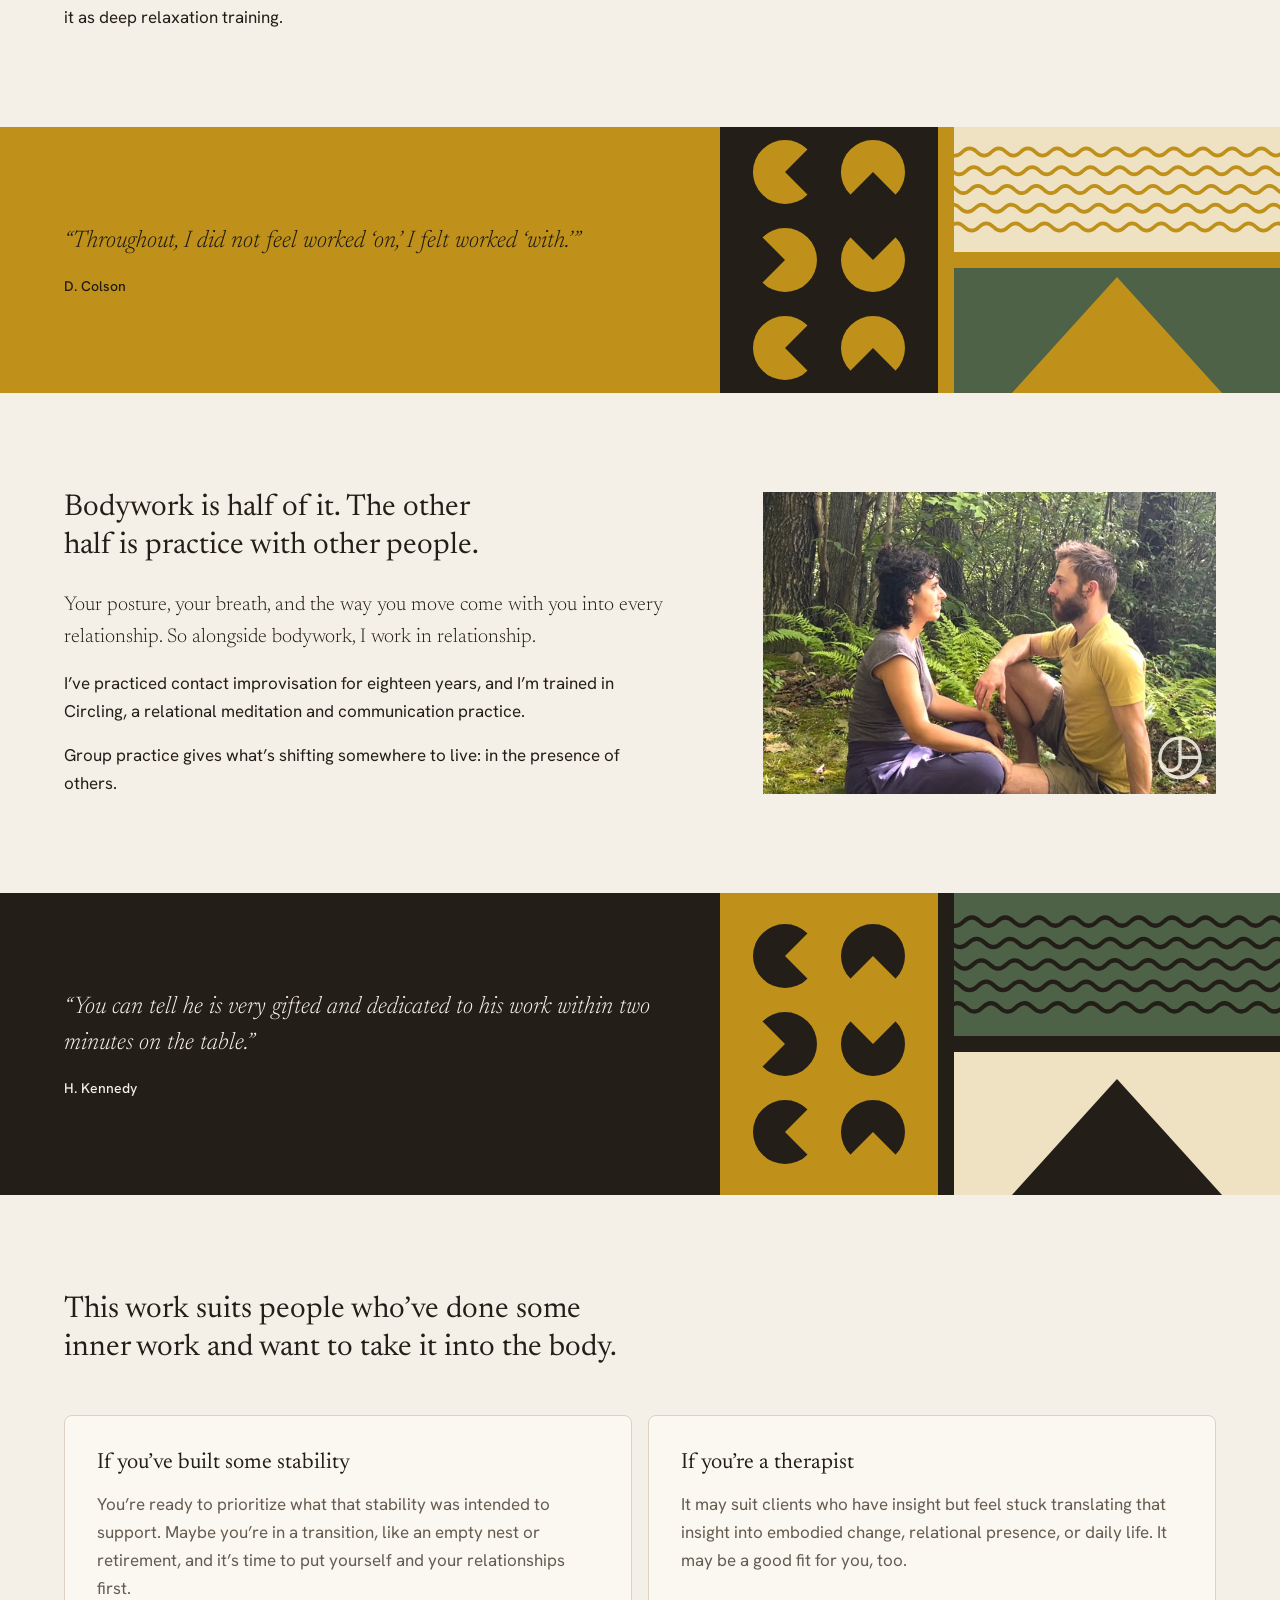
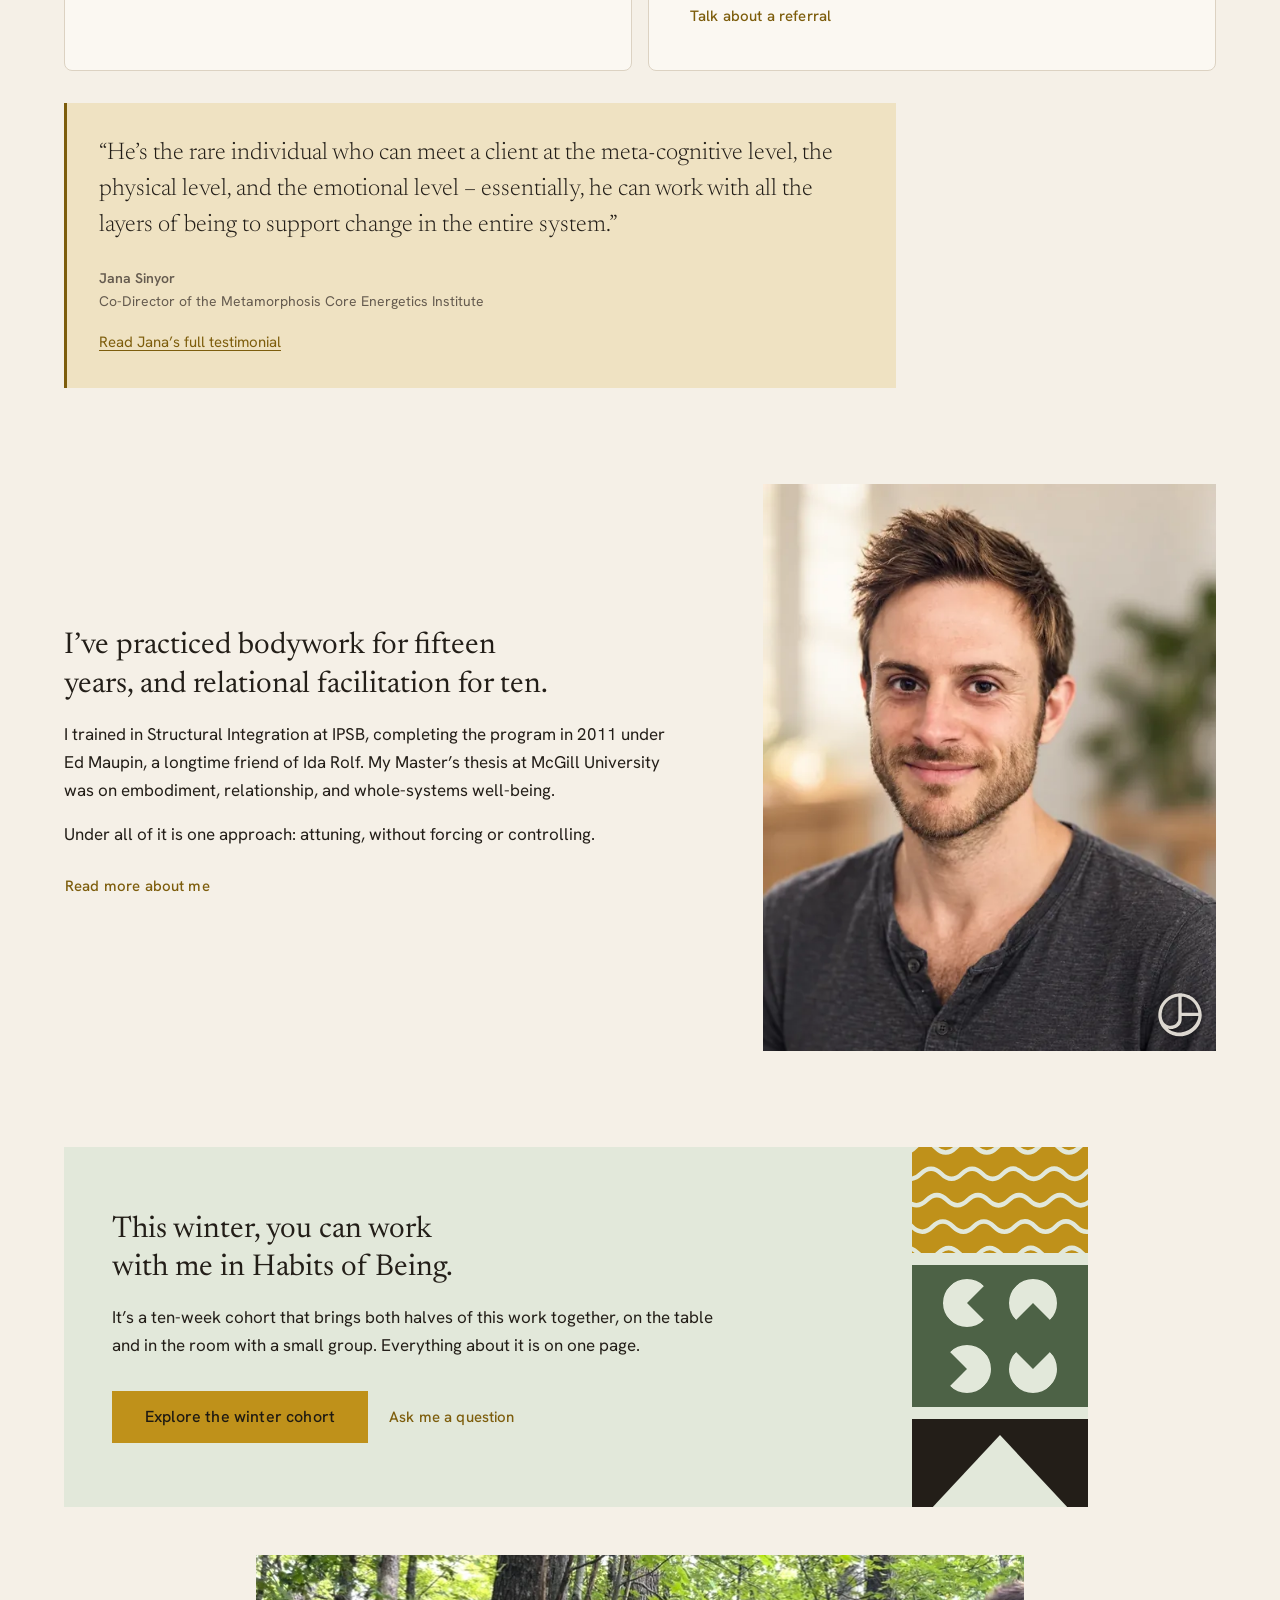
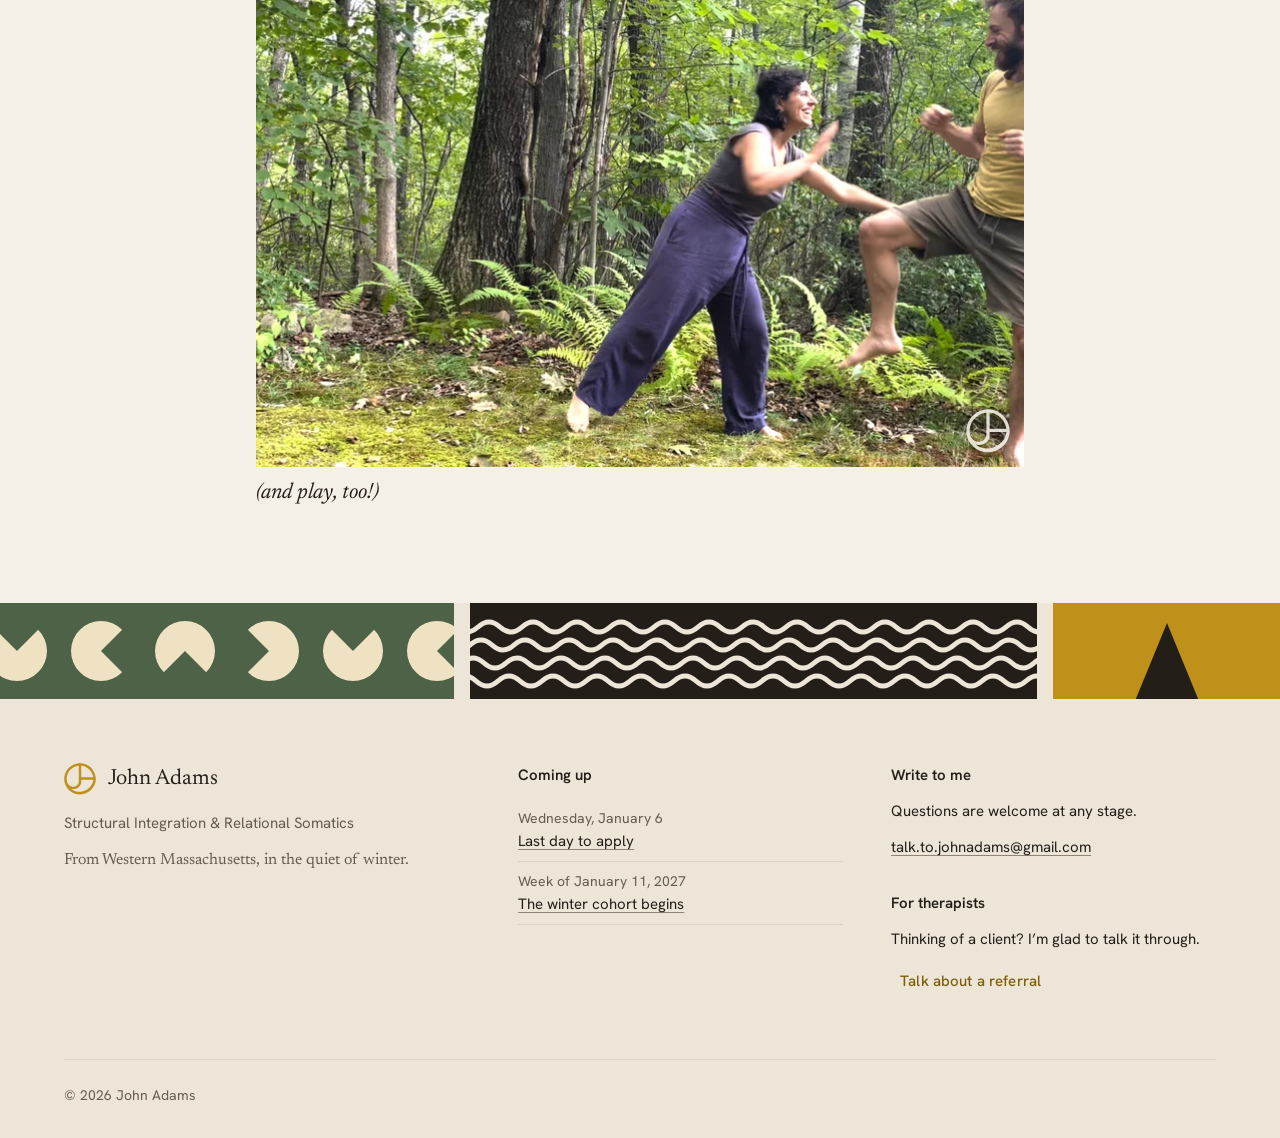
==== commit 61fa3f1e: "Move cohort to winter 2027 and standardize Oxford commas" ====
--- a/index.html
+++ b/index.html
@@ -3,13 +3,13 @@
 <head>
 <meta charset="utf-8">
 <meta name="viewport" content="width=device-width, initial-scale=1">
-<title>John Adams · Habits of Being, a fall cohort in Western Massachusetts</title>
-<meta name="description" content="A ten-week fall cohort with John Adams: one-to-one Structural Integration and a small weekly group in Western Massachusetts. Applications open through October 21.">
+<title>John Adams · Habits of Being, a winter cohort in Western Massachusetts</title>
+<meta name="description" content="A ten-week winter cohort with John Adams: one-to-one Structural Integration and a small weekly group in Western Massachusetts. Applications open through January 6.">
 <link rel="canonical" href="https://workwithjohnadams.com/">
 <meta property="og:type" content="website">
 <meta property="og:site_name" content="John Adams">
-<meta property="og:title" content="John Adams · Habits of Being, a fall cohort in Western Massachusetts">
-<meta property="og:description" content="A ten-week fall cohort with John Adams: one-to-one Structural Integration and a small weekly group in Western Massachusetts. Applications open through October 21.">
+<meta property="og:title" content="John Adams · Habits of Being, a winter cohort in Western Massachusetts">
+<meta property="og:description" content="A ten-week winter cohort with John Adams: one-to-one Structural Integration and a small weekly group in Western Massachusetts. Applications open through January 6.">
 <meta property="og:url" content="https://workwithjohnadams.com/">
 <meta property="og:image" content="https://workwithjohnadams.com/images/og-fall-cohort.jpg">
 <meta property="og:image:width" content="1200">
@@ -39,27 +39,27 @@
     </a>
     <nav class="site-nav" aria-label="Main">
       <a href="bodywork.html">Bodywork</a>
-      <a href="habits-of-being.html">Fall cohort</a>
+      <a href="habits-of-being.html">Winter cohort</a>
       <a href="taster.html" data-until="2026-09-29T20:30:00-04:00">Taster evening</a>
       <a href="about.html">About</a>
     </nav>
-    <a class="btn btn-secondary btn-sm nav-apply" href="apply.html" data-until="2026-10-22T00:00:00-04:00">Apply to join</a>
+    <a class="btn btn-secondary btn-sm nav-apply" href="apply.html" data-until="2027-01-07T00:00:00-05:00">Apply to join</a>
   </div>
 </header>
 
 <main id="main">
-<!-- HOME: John's work. Governing thought: the way you inhabit your body is structuring your life; I work with that structure on the table and in relationship. Cohort details live on the Fall cohort page. -->
+<!-- HOME: John's work. Governing thought: the way you inhabit your body is structuring your life; I work with that structure on the table and in relationship. Cohort details live on the Winter cohort page. -->
 <section class="hero">
   <div class="wrap split split-center">
     <div>
       <h1 class="display">The way you inhabit your body is structuring your life.</h1>
-      <p class="lead" data-until="2026-10-22T00:00:00-04:00">I’m John Adams. This fall I’m leading Habits of Being, a ten-week bodywork and relational practice cohort for people ready to bring their inner work into the body.</p>
-      <p class="hero-facts" data-until="2026-10-22T00:00:00-04:00">Ten one-to-one Structural Integration sessions, ten small-group evenings, and guided practice between sessions.</p>
-      <p class="lead" hidden data-from="2026-10-22T00:00:00-04:00">I’m John Adams. I work with that structure in two ways: hands-on, through Structural Integration, and in relationship, through somatic and relational practice.</p>
-      <p class="hero-facts">In plain terms, the work is toward more ease and groundedness, a freer breath and posture, less habitual bracing, and more presence, agency and intimacy with the people in your life.</p>
+      <p class="lead" data-until="2027-01-07T00:00:00-05:00">I’m John Adams. This winter I’m leading Habits of Being, a ten-week bodywork and relational practice cohort for people ready to bring their inner work into the body.</p>
+      <p class="hero-facts" data-until="2027-01-07T00:00:00-05:00">Ten one-to-one Structural Integration sessions, ten small-group evenings, and guided practice between sessions.</p>
+      <p class="lead" hidden data-from="2027-01-07T00:00:00-05:00">I’m John Adams. I work with that structure in two ways: hands-on, through Structural Integration, and in relationship, through somatic and relational practice.</p>
+      <p class="hero-facts">In plain terms, the work is toward more ease and groundedness, a freer breath and posture, less habitual bracing, and more presence, agency, and intimacy with the people in your life.</p>
       <div class="actions">
-        <a class="btn btn-primary btn-lg" href="habits-of-being.html" data-until="2026-10-22T00:00:00-04:00">Explore the fall cohort</a>
-        <a class="btn btn-primary btn-lg" href="mailto:talk.to.johnadams@gmail.com?subject=Future%20cohorts&amp;body=Hi%20John%2C%0D%0A%0D%0AI'd%20like%20to%20hear%20about%20future%20cohorts%20of%20Habits%20of%20Being.%0D%0A" hidden data-from="2026-10-22T00:00:00-04:00">Ask about future cohorts</a>
+        <a class="btn btn-primary btn-lg" href="habits-of-being.html" data-until="2027-01-07T00:00:00-05:00">Explore the winter cohort</a>
+        <a class="btn btn-primary btn-lg" href="mailto:talk.to.johnadams@gmail.com?subject=Future%20cohorts&amp;body=Hi%20John%2C%0D%0A%0D%0AI'd%20like%20to%20hear%20about%20future%20cohorts%20of%20Habits%20of%20Being.%0D%0A" hidden data-from="2027-01-07T00:00:00-05:00">Ask about future cohorts</a>
         <a class="btn btn-quiet" href="#work">See how I work</a>
       </div>
     </div>
@@ -98,7 +98,7 @@
   <div class="wrap split split-center">
     <div class="text flow">
       <h2>Bodywork is half of it. The other half is practice with other people.</h2>
-      <p class="lead">Your posture, your breath and the way you move come with you into every relationship. So alongside bodywork, I work in relationship.</p>
+      <p class="lead">Your posture, your breath, and the way you move come with you into every relationship. So alongside bodywork, I work in relationship.</p>
       <p>I’ve practiced contact improvisation for eighteen years, and I’m trained in Circling, a relational meditation and communication practice.</p>
       <p>Group practice gives what’s shifting somewhere to live: in the presence of others.</p>
     </div>
@@ -133,7 +133,7 @@
       </article>
     </div>
     <figure class="featured-testimonial featured-testimonial-home">
-      <blockquote><p>“He’s the rare individual who can meet a client at the meta-cognitive level, the physical level and the emotional level – essentially, he can work with all the layers of being to support change in the entire system.”</p></blockquote>
+      <blockquote><p>“He’s the rare individual who can meet a client at the meta-cognitive level, the physical level, and the emotional level – essentially, he can work with all the layers of being to support change in the entire system.”</p></blockquote>
       <figcaption><strong>Jana Sinyor</strong><br>Co-Director of the Metamorphosis Core Energetics Institute</figcaption>
       <a href="habits-of-being.html#jana-sinyor">Read Jana’s full testimonial</a>
     </figure>
@@ -144,7 +144,7 @@
   <div class="wrap split split-center">
     <div class="text flow">
       <h2>I’ve practiced bodywork for fifteen years, and relational facilitation for ten.</h2>
-      <p>I trained in Structural Integration at IPSB, completing the program in 2011 under Ed Maupin, a longtime friend of Ida Rolf. My Master’s thesis at McGill University was on embodiment, relationship and whole-systems well-being.</p>
+      <p>I trained in Structural Integration at IPSB, completing the program in 2011 under Ed Maupin, a longtime friend of Ida Rolf. My Master’s thesis at McGill University was on embodiment, relationship, and whole-systems well-being.</p>
       <p>Under all of it is one approach: attuning, without forcing or controlling.</p>
       <p class="quiet-row"><a class="btn btn-quiet" href="about.html">Read more about me</a></p>
     </div>
@@ -159,14 +159,14 @@
     <div class="callout band-sage-soft">
       <div class="callout-body">
         <div class="section-head flow">
-          <h2 data-until="2026-10-22T00:00:00-04:00">This fall, you can work with me in Habits of Being.</h2>
-          <h2 hidden data-from="2026-10-22T00:00:00-04:00">Applications for this fall have closed.</h2>
-          <p data-until="2026-10-22T00:00:00-04:00">It’s a ten-week cohort that brings both halves of this work together, on the table and in the room with a small group. Everything about it is on one page.</p>
-          <p hidden data-from="2026-10-22T00:00:00-04:00">Thank you to everyone who applied. If you’d like to hear about future cohorts, write to me.</p>
+          <h2 data-until="2027-01-07T00:00:00-05:00">This winter, you can work with me in Habits of Being.</h2>
+          <h2 hidden data-from="2027-01-07T00:00:00-05:00">Applications for this winter have closed.</h2>
+          <p data-until="2027-01-07T00:00:00-05:00">It’s a ten-week cohort that brings both halves of this work together, on the table and in the room with a small group. Everything about it is on one page.</p>
+          <p hidden data-from="2027-01-07T00:00:00-05:00">Thank you to everyone who applied. If you’d like to hear about future cohorts, write to me.</p>
         </div>
         <div class="actions">
-          <a class="btn btn-primary btn-lg" href="habits-of-being.html" data-until="2026-10-22T00:00:00-04:00">Explore the fall cohort</a>
-          <a class="btn btn-primary btn-lg" href="mailto:talk.to.johnadams@gmail.com?subject=Future%20cohorts&amp;body=Hi%20John%2C%0D%0A%0D%0AI'd%20like%20to%20hear%20about%20future%20cohorts%20of%20Habits%20of%20Being.%0D%0A" hidden data-from="2026-10-22T00:00:00-04:00">Ask about future cohorts</a>
+          <a class="btn btn-primary btn-lg" href="habits-of-being.html" data-until="2027-01-07T00:00:00-05:00">Explore the winter cohort</a>
+          <a class="btn btn-primary btn-lg" href="mailto:talk.to.johnadams@gmail.com?subject=Future%20cohorts&amp;body=Hi%20John%2C%0D%0A%0D%0AI'd%20like%20to%20hear%20about%20future%20cohorts%20of%20Habits%20of%20Being.%0D%0A" hidden data-from="2027-01-07T00:00:00-05:00">Ask about future cohorts</a>
           <a class="btn btn-quiet" href="taster.html" data-until="2026-09-29T20:30:00-04:00">Come for an evening</a>
           <a class="btn btn-quiet" href="mailto:talk.to.johnadams@gmail.com?subject=A%20question%20about%20Habits%20of%20Being&amp;body=Hi%20John%2C%0D%0A%0D%0A" hidden data-from="2026-09-29T20:30:00-04:00">Ask me a question</a>
         </div>
@@ -196,11 +196,11 @@
         <h2 class="footer-heading">Coming up</h2>
         <ul class="coming-up">
           <li data-until="2026-09-29T20:30:00-04:00"><span class="when">Tuesday, September 29</span><a href="taster.html">Taster evening, Northampton</a></li>
-          <li data-until="2026-10-22T00:00:00-04:00"><span class="when">Wednesday, October 21</span><a href="apply.html">Last day to apply</a></li>
-          <li data-until="2026-10-22T00:00:00-04:00"><span class="when">Week of October 26</span><a href="habits-of-being.html">The fall cohort begins</a></li>
+          <li data-until="2027-01-07T00:00:00-05:00"><span class="when">Wednesday, January 6</span><a href="apply.html">Last day to apply</a></li>
+          <li data-until="2027-01-07T00:00:00-05:00"><span class="when">Week of January 11, 2027</span><a href="habits-of-being.html">The winter cohort begins</a></li>
         </ul>
-        <div hidden data-from="2026-10-22T00:00:00-04:00">
-          <p>Applications for this fall have closed.</p>
+        <div hidden data-from="2027-01-07T00:00:00-05:00">
+          <p>Applications for this winter have closed.</p>
           <p class="quiet-row"><a class="btn btn-quiet" href="mailto:talk.to.johnadams@gmail.com?subject=Future%20cohorts&amp;body=Hi%20John%2C%0D%0A%0D%0AI'd%20like%20to%20hear%20about%20future%20cohorts%20of%20Habits%20of%20Being.%0D%0A">Ask about future cohorts</a></p>
         </div>
       </div>
--- a/style.css
+++ b/style.css
@@ -570,3 +570,6 @@
 .bodywork-quotes { display: grid; gap: var(--space-6); }
 .bodywork-quotes .featured-testimonial { margin: 0; }
 @media (min-width: 48rem) { .bodywork-quotes { grid-template-columns: 1fr 1fr; } }
+
+/* Keep breathing room at the Bodywork page's background transitions. */
+#bodywork-voices.section, #sessions.section { padding-top: var(--section-gap); }
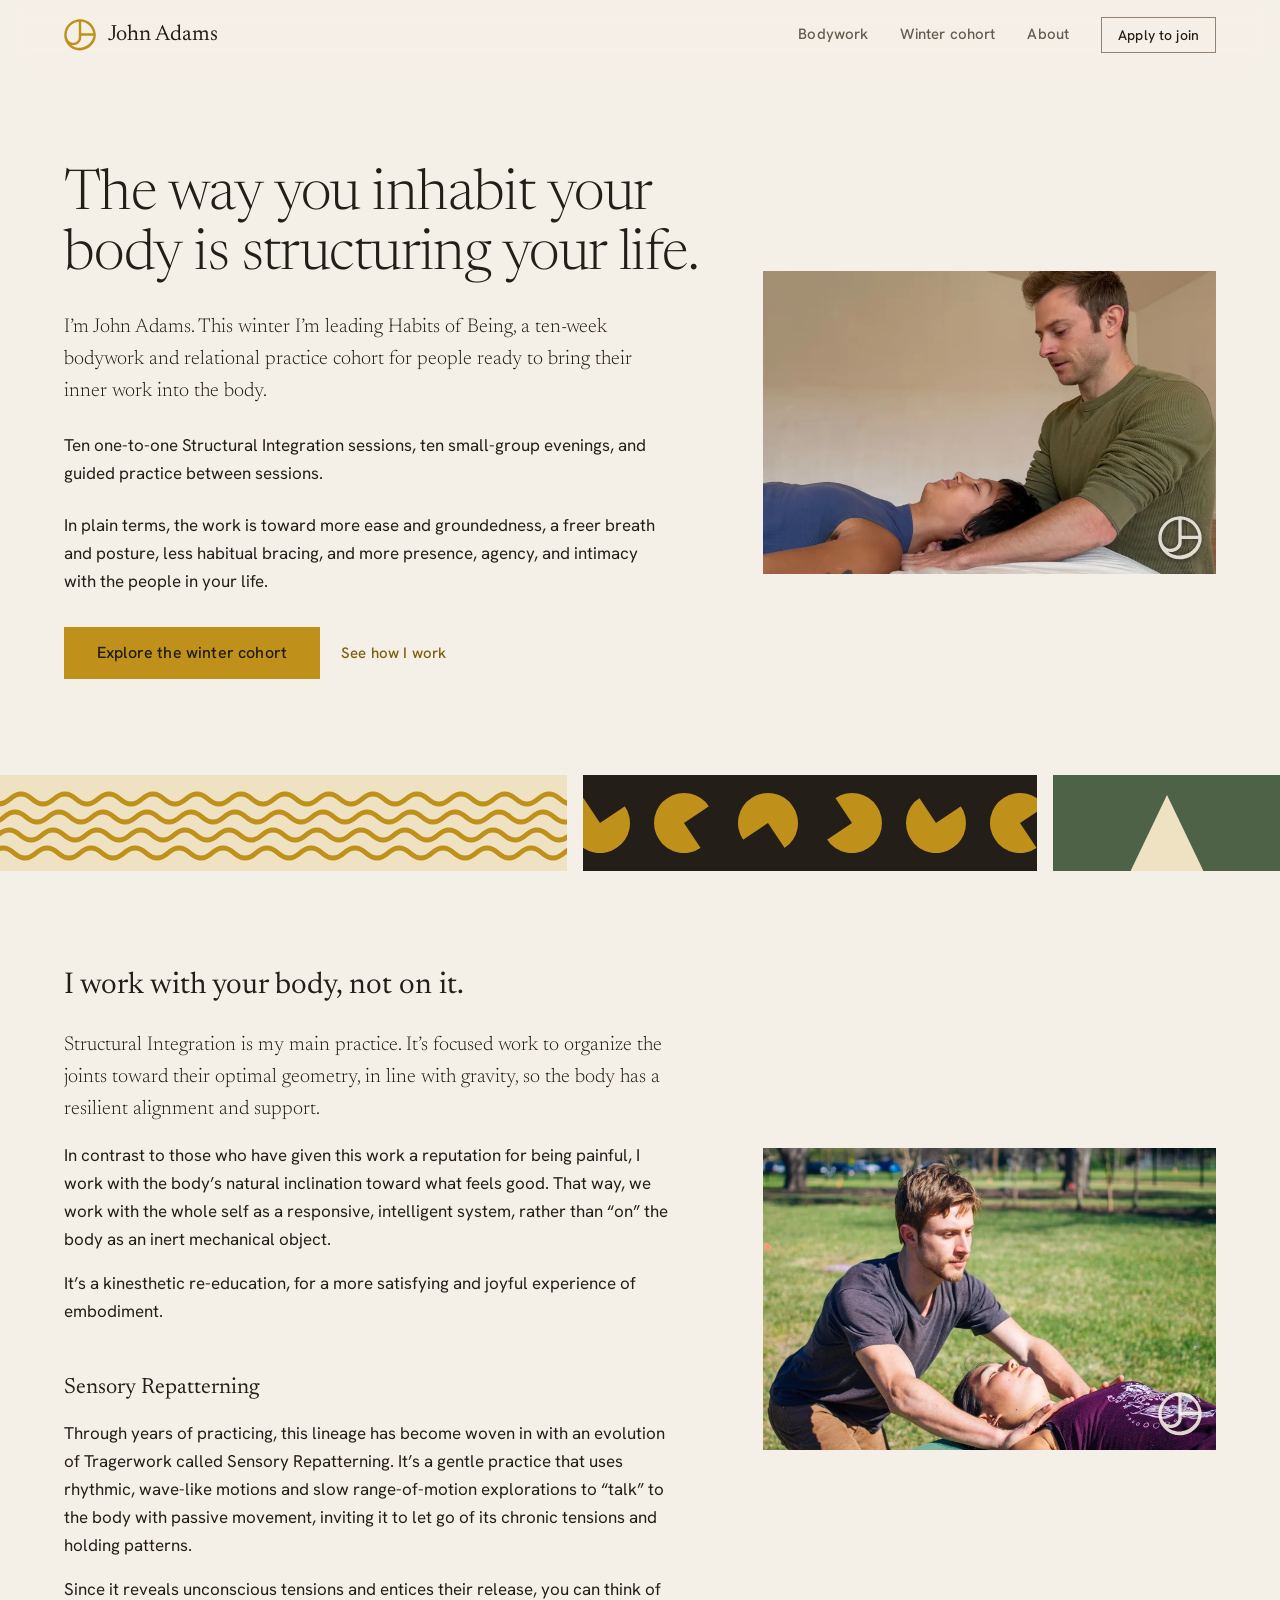
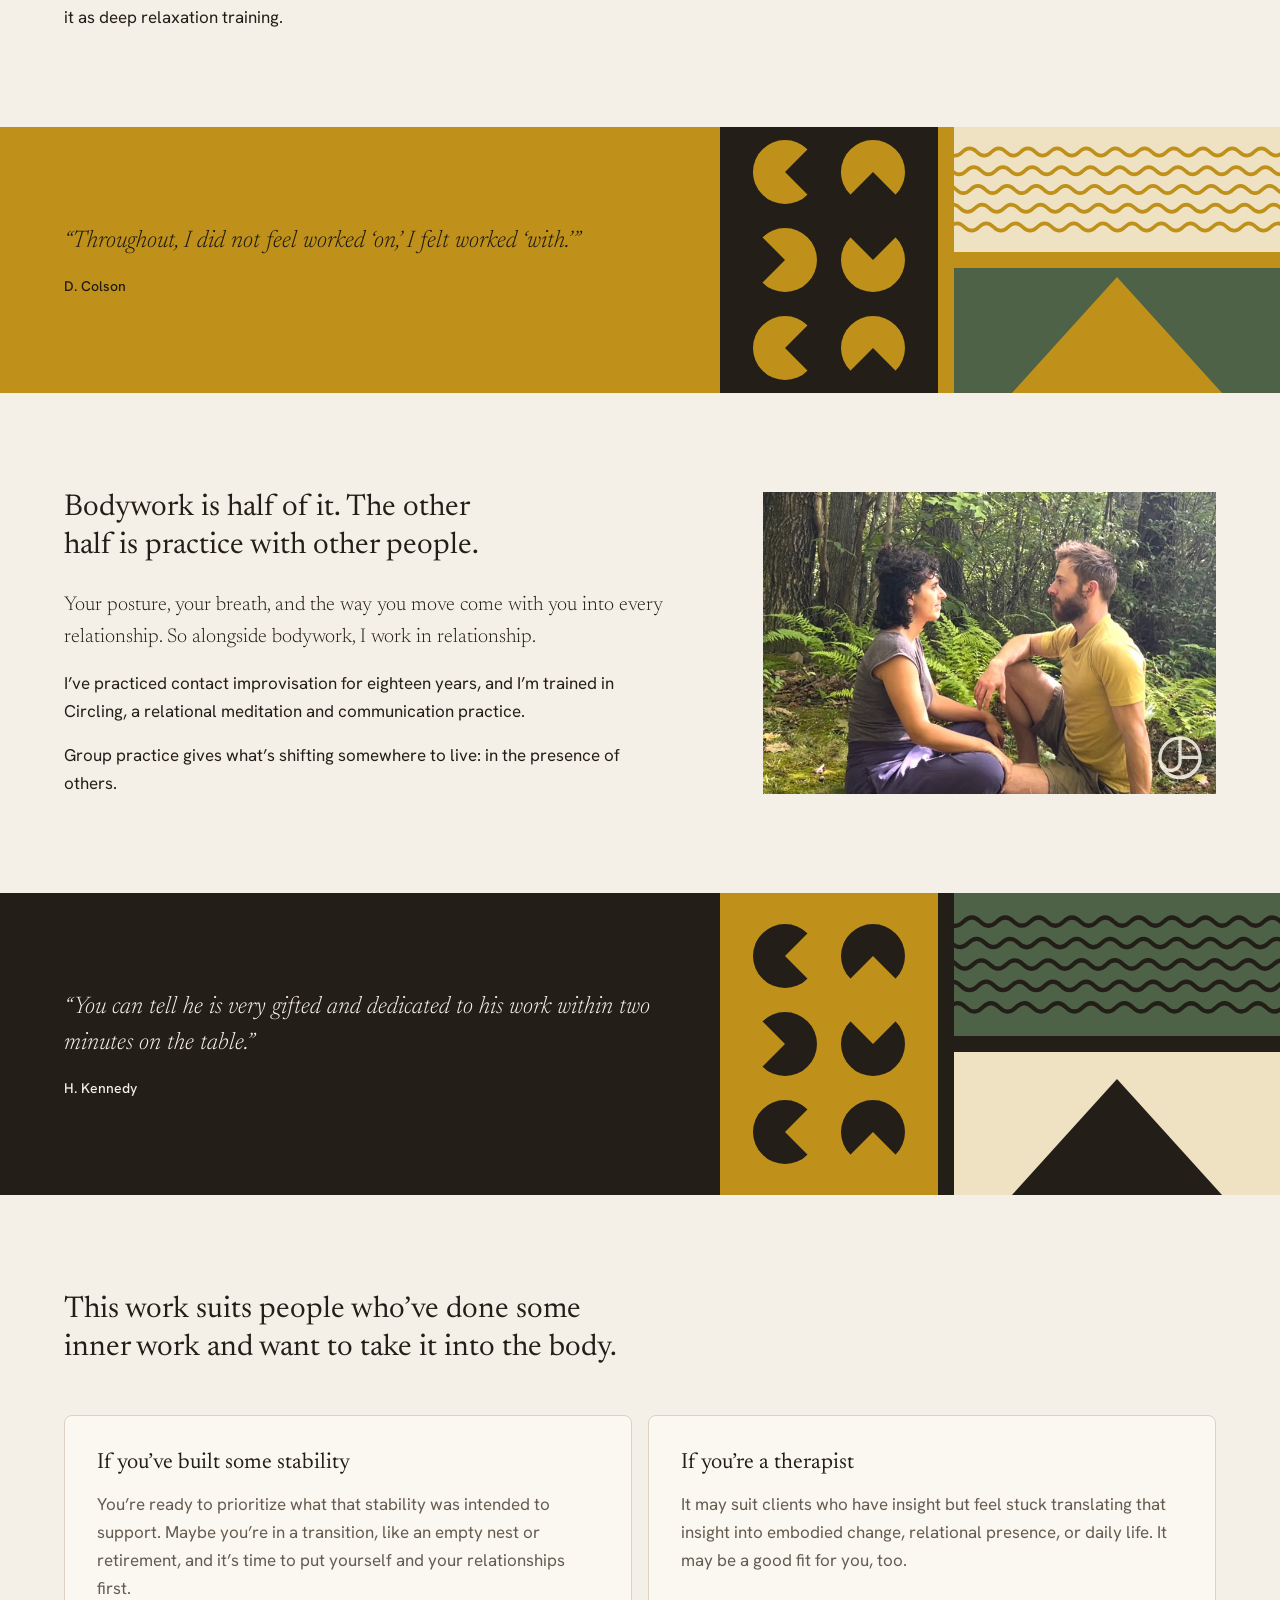
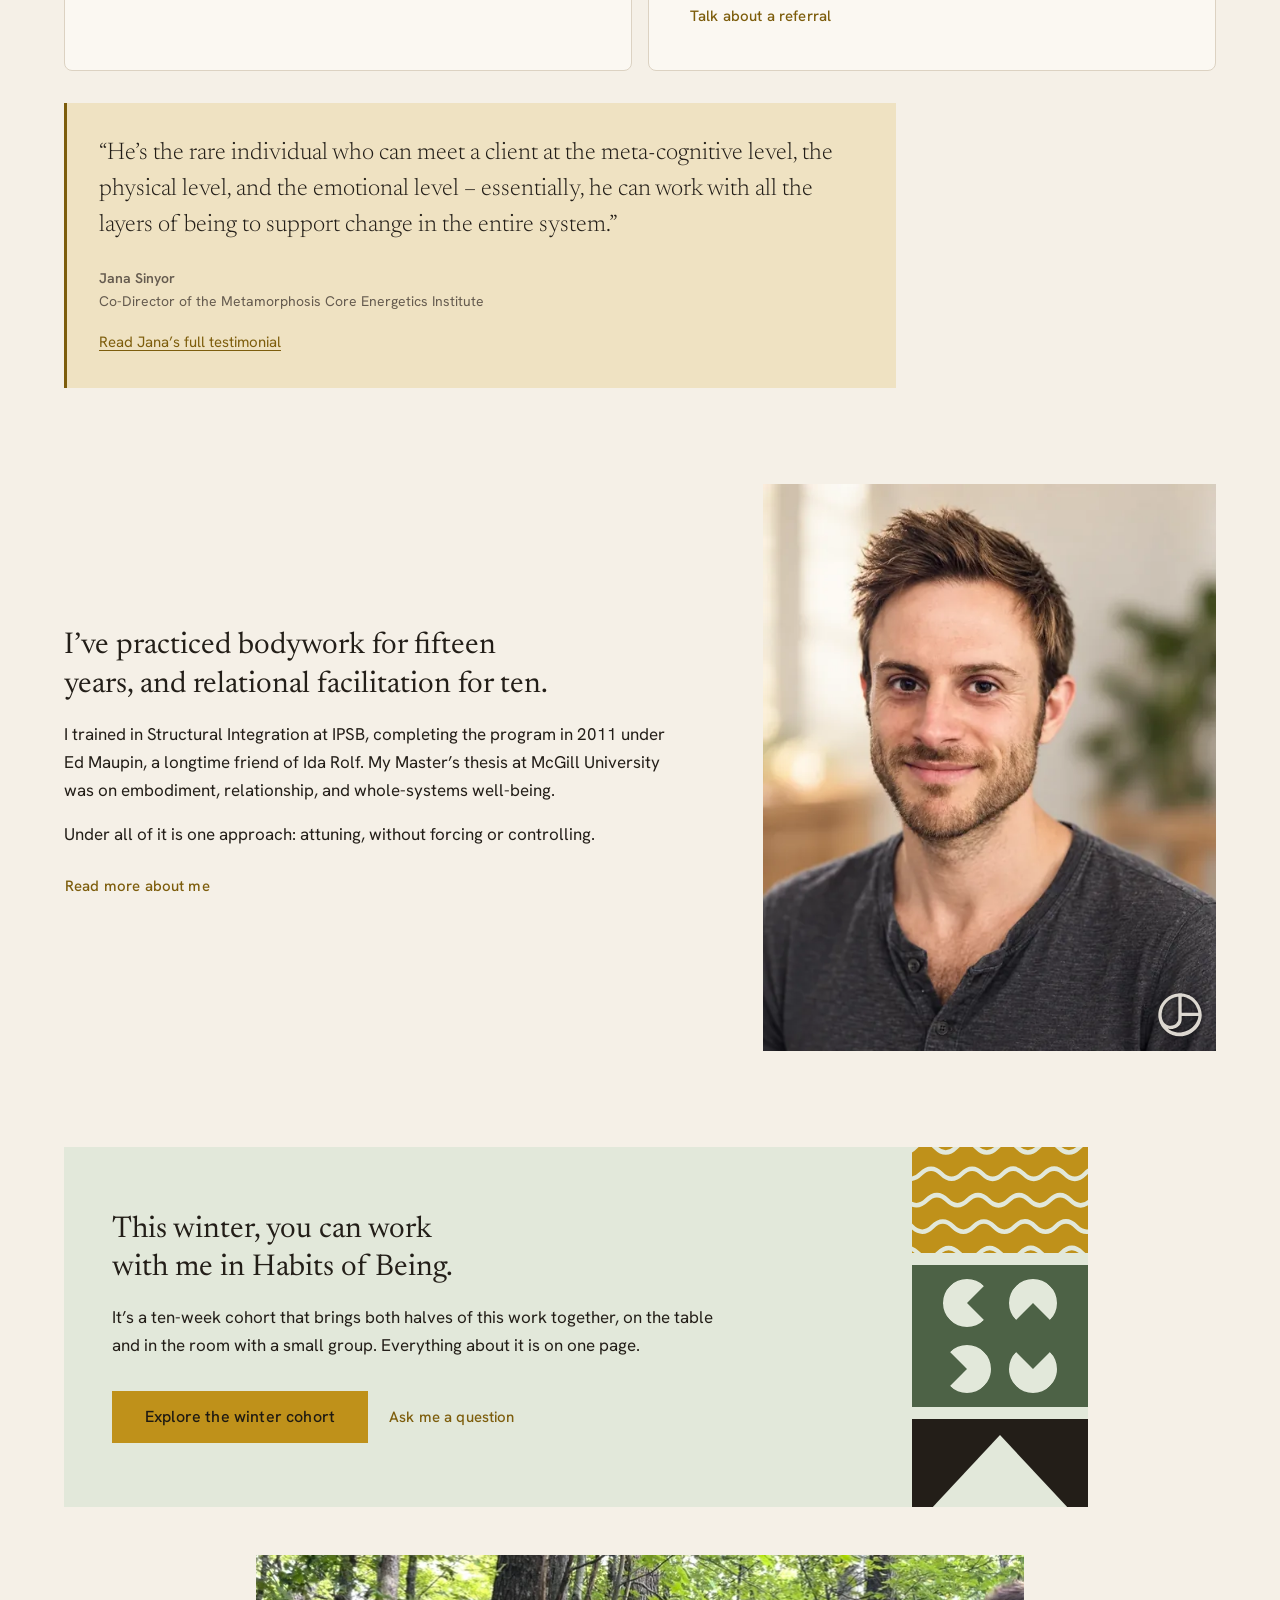
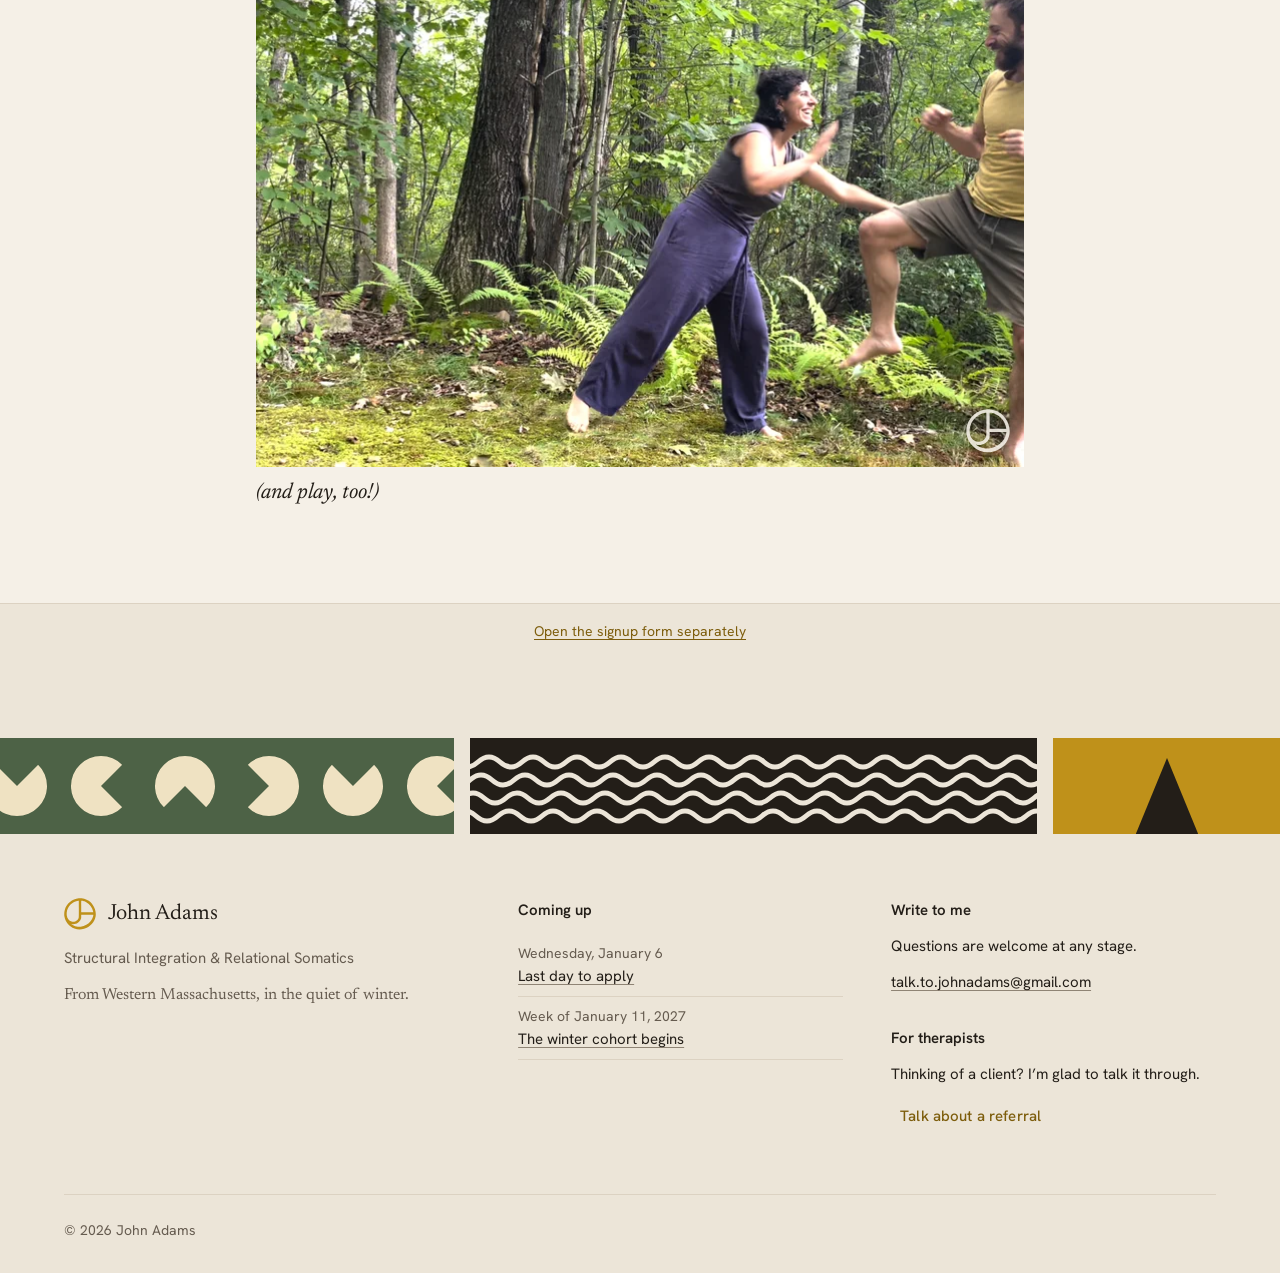
==== commit 7f12c8f3: "Add Kit mailing-list signup to every page" ====
--- a/index.html
+++ b/index.html
@@ -177,6 +177,16 @@
   </div>
 <div class="wrap play-ending"><figure class="photo photo-32"><div class="photo-frame"><img src="images/relational-play.webp" srcset="images/relational-play-768.webp 768w, images/relational-play.webp 1536w" sizes="(min-width: 60rem) 30rem, 100vw" width="1536" height="1022" alt="John and a partner playing with movement together outdoors." loading="lazy" decoding="async"><svg class="photo-mark" aria-hidden="true"><use href="#mark"/></svg></div><figcaption>(and play, too!)</figcaption></figure></div>
 </section>
+
+<section class="section newsletter-signup" id="stay-in-touch" aria-label="Join the mailing list">
+  <div class="container">
+    <div class="newsletter-embed">
+      <script async data-uid="cc1cfb6171" src="https://work-with-john-adams.kit.com/cc1cfb6171/index.js"></script>
+    </div>
+    <p class="newsletter-fallback small"><a href="https://work-with-john-adams.kit.com/cc1cfb6171">Open the signup form separately</a></p>
+  </div>
+</section>
+
 </main>
 
 <!-- FOOTER: the same on every page. -->
--- a/style.css
+++ b/style.css
@@ -573,3 +573,25 @@
 
 /* Keep breathing room at the Bodywork page's background transitions. */
 #bodywork-voices.section, #sessions.section { padding-top: var(--section-gap); }
+
+/* Kit mailing-list form, shared across every page. */
+.newsletter-signup { background: var(--surface-sunk); border-top: 1px solid var(--line); }
+.newsletter-embed { max-width: 700px; margin-inline: auto; }
+.newsletter-signup .formkit-form[data-uid="cc1cfb6171"] { width: 100%; max-width: 100%; font-family: var(--font-sans); box-shadow: none; overflow: visible; }
+.newsletter-signup .formkit-form[data-uid="cc1cfb6171"] .formkit-container { background: transparent !important; box-shadow: none; padding: 0; }
+.newsletter-signup .formkit-form[data-uid="cc1cfb6171"] .formkit-hero { padding: 0 0 var(--space-5); }
+.newsletter-signup .formkit-hero-bg-color, .newsletter-signup .formkit-hero-bg-img { display: none; }
+.newsletter-signup .formkit-form[data-uid="cc1cfb6171"] .formkit-header { color: var(--ink) !important; font-family: var(--font-serif); font-size: clamp(32px, 4vw, 44px) !important; font-weight: 400 !important; line-height: 1.2; }
+.newsletter-signup .formkit-form[data-uid="cc1cfb6171"] .formkit-content { color: var(--ink-muted) !important; }
+.newsletter-signup .formkit-form[data-uid="cc1cfb6171"] .formkit-input { color: var(--ink) !important; background: var(--surface); border-color: var(--line-strong) !important; font-size: 16px; min-height: 48px; }
+.newsletter-signup .formkit-form[data-uid="cc1cfb6171"] .formkit-submit { background: var(--ink) !important; color: var(--surface) !important; min-height: 48px; }
+.newsletter-signup .formkit-form[data-uid="cc1cfb6171"] .formkit-submit:hover { background: var(--ochre-deep) !important; }
+.newsletter-signup .formkit-input:focus-visible, .newsletter-signup .formkit-submit:focus-visible { outline: 2px solid var(--ochre-deep); outline-offset: 3px; }
+.newsletter-fallback { text-align: center; margin-top: var(--space-4); }
+@media (max-width: 36rem) {
+  .newsletter-signup .formkit-form[data-uid="cc1cfb6171"] .formkit-fields { display: block; }
+  .newsletter-signup .formkit-form[data-uid="cc1cfb6171"] .formkit-field { margin-bottom: 12px !important; }
+  .newsletter-signup .formkit-form[data-uid="cc1cfb6171"] .formkit-field input { width: 100%; border-right: 1px solid var(--line-strong) !important; }
+  .newsletter-signup .formkit-form[data-uid="cc1cfb6171"] .formkit-submit { width: 100%; }
+}
+@media print { .newsletter-signup { display: none; } }
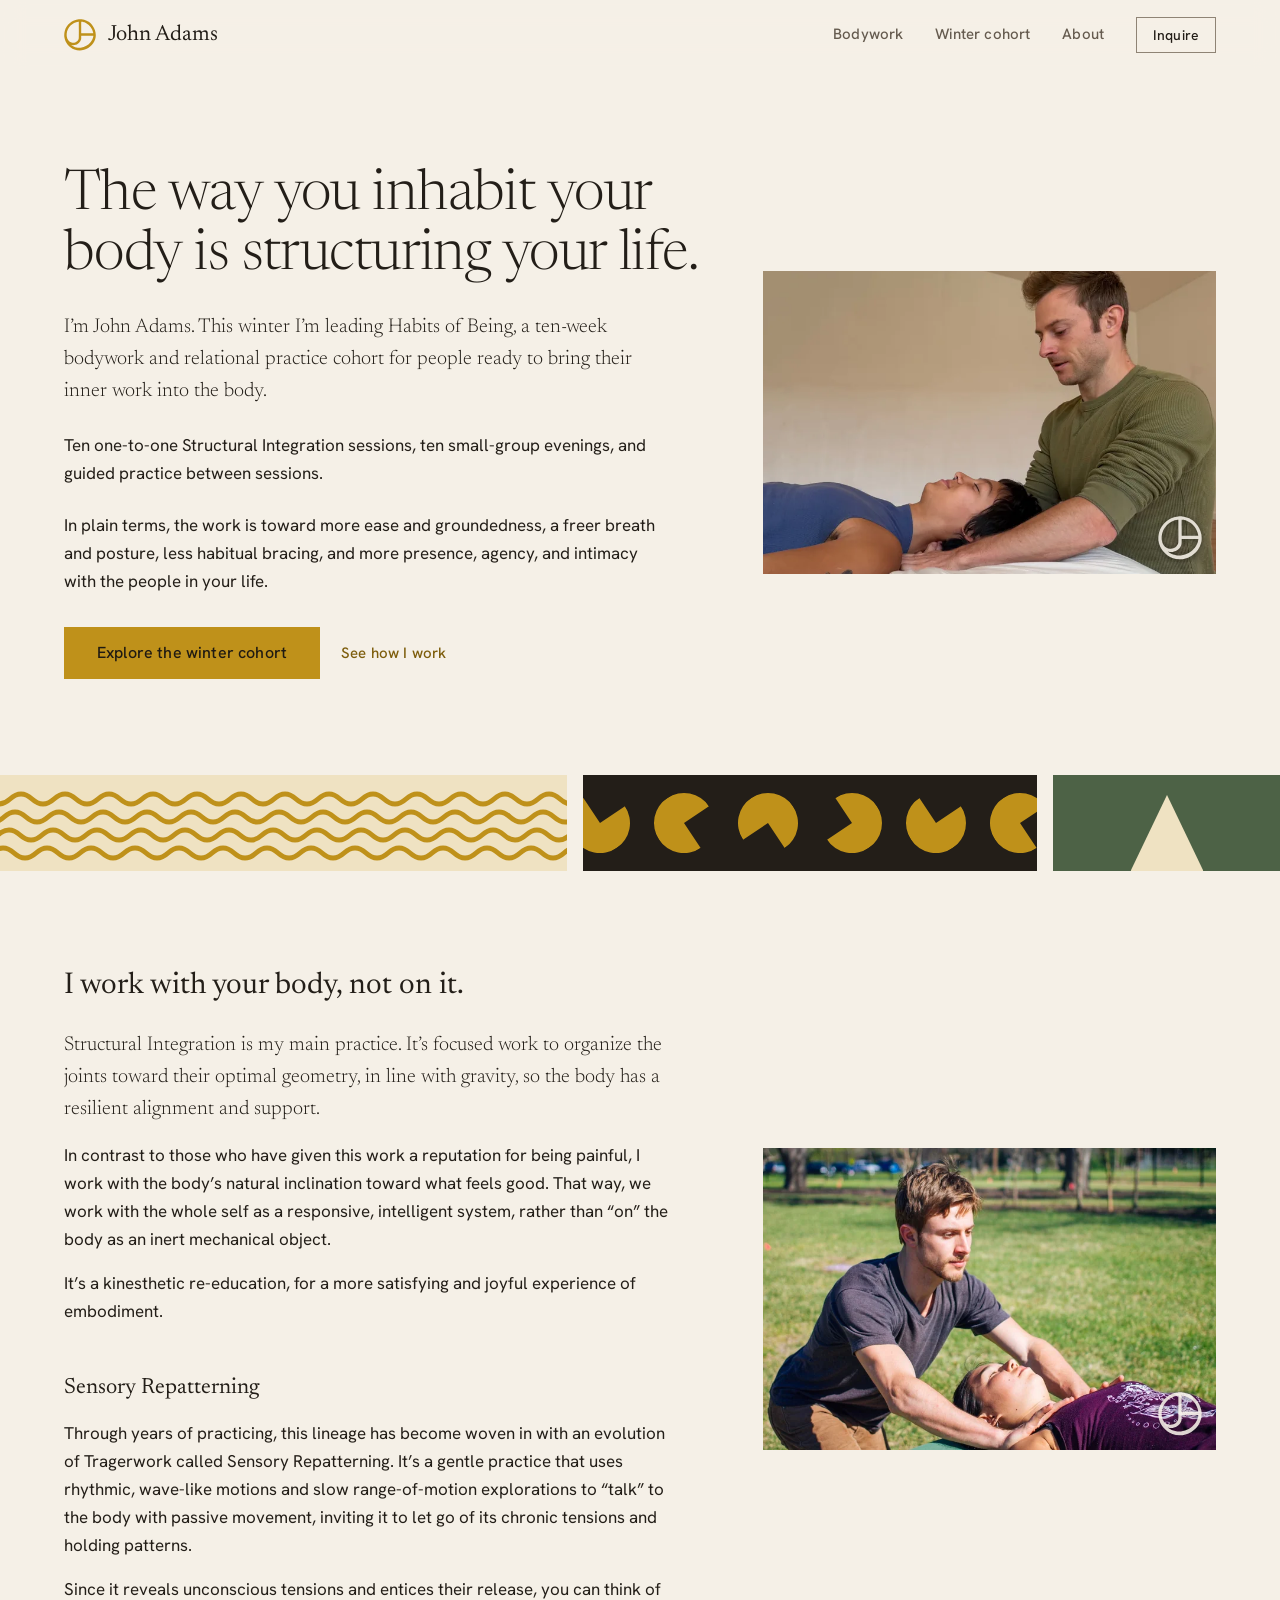
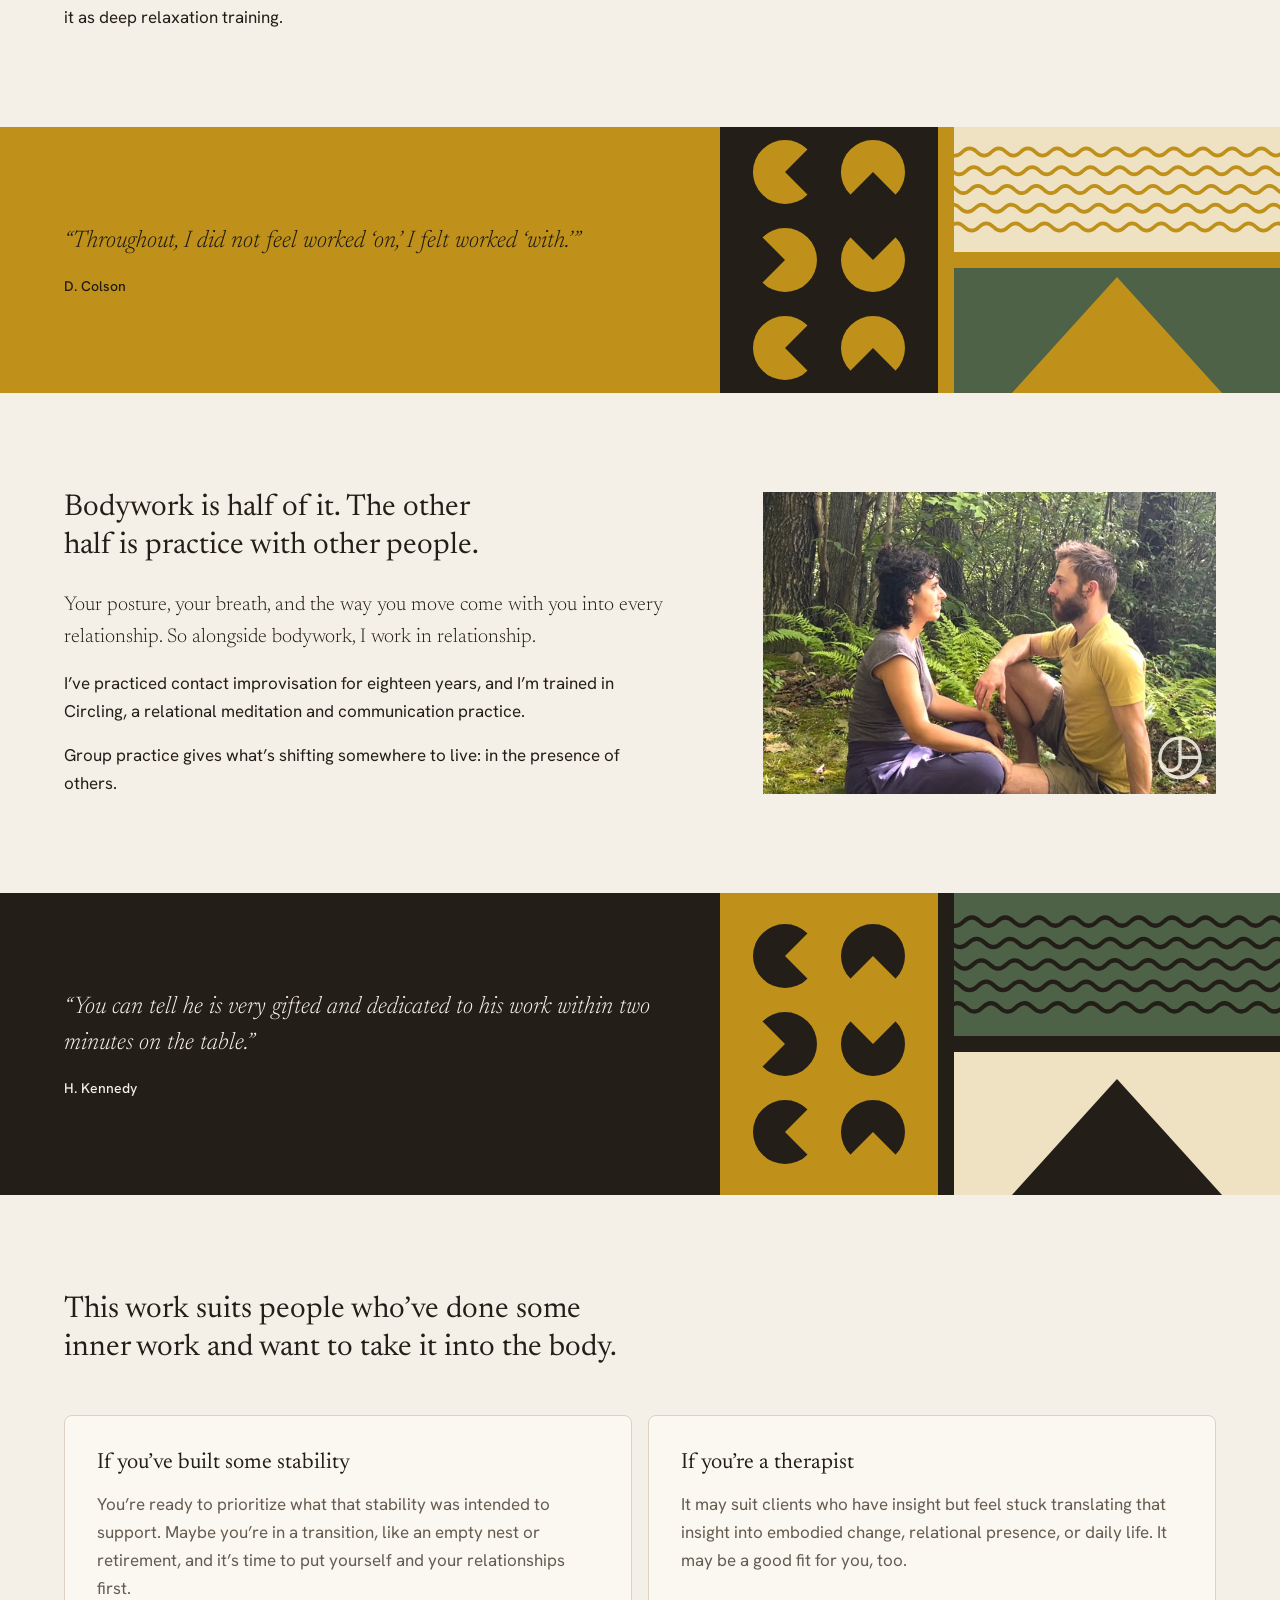
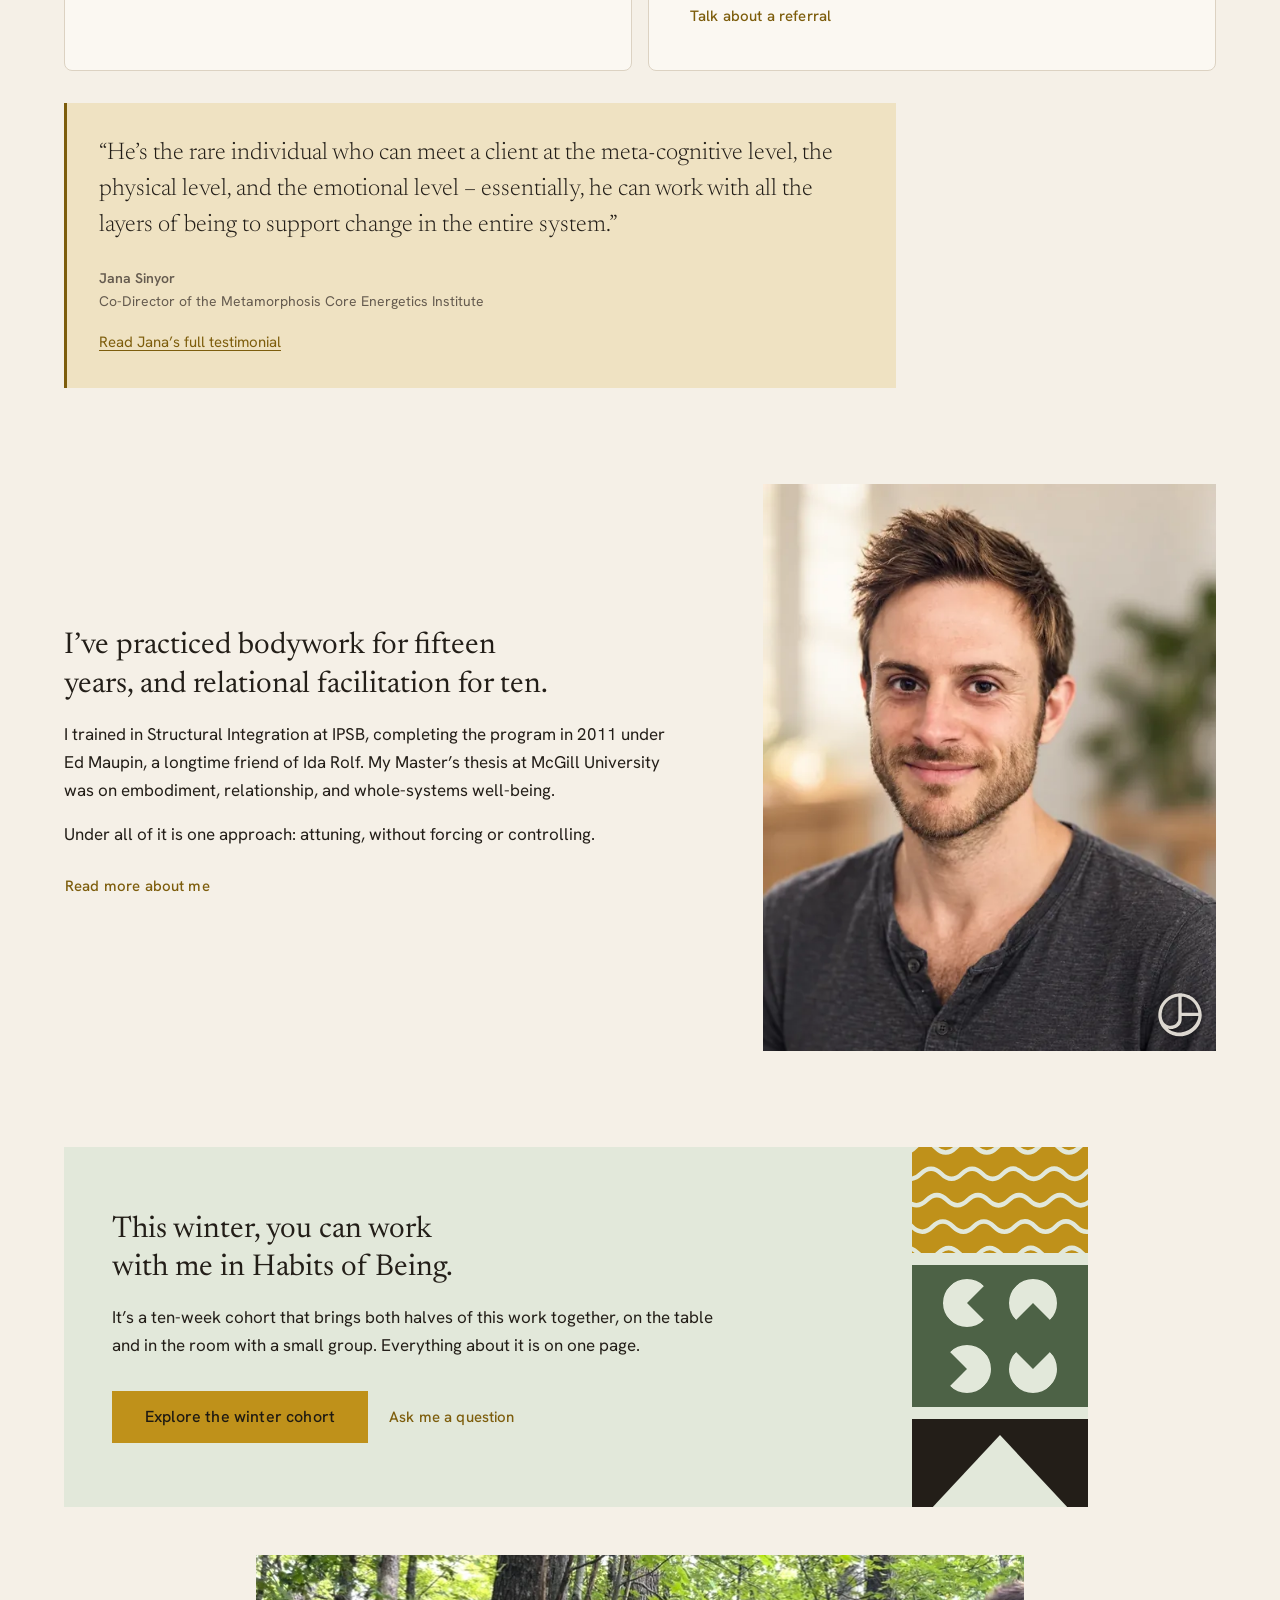
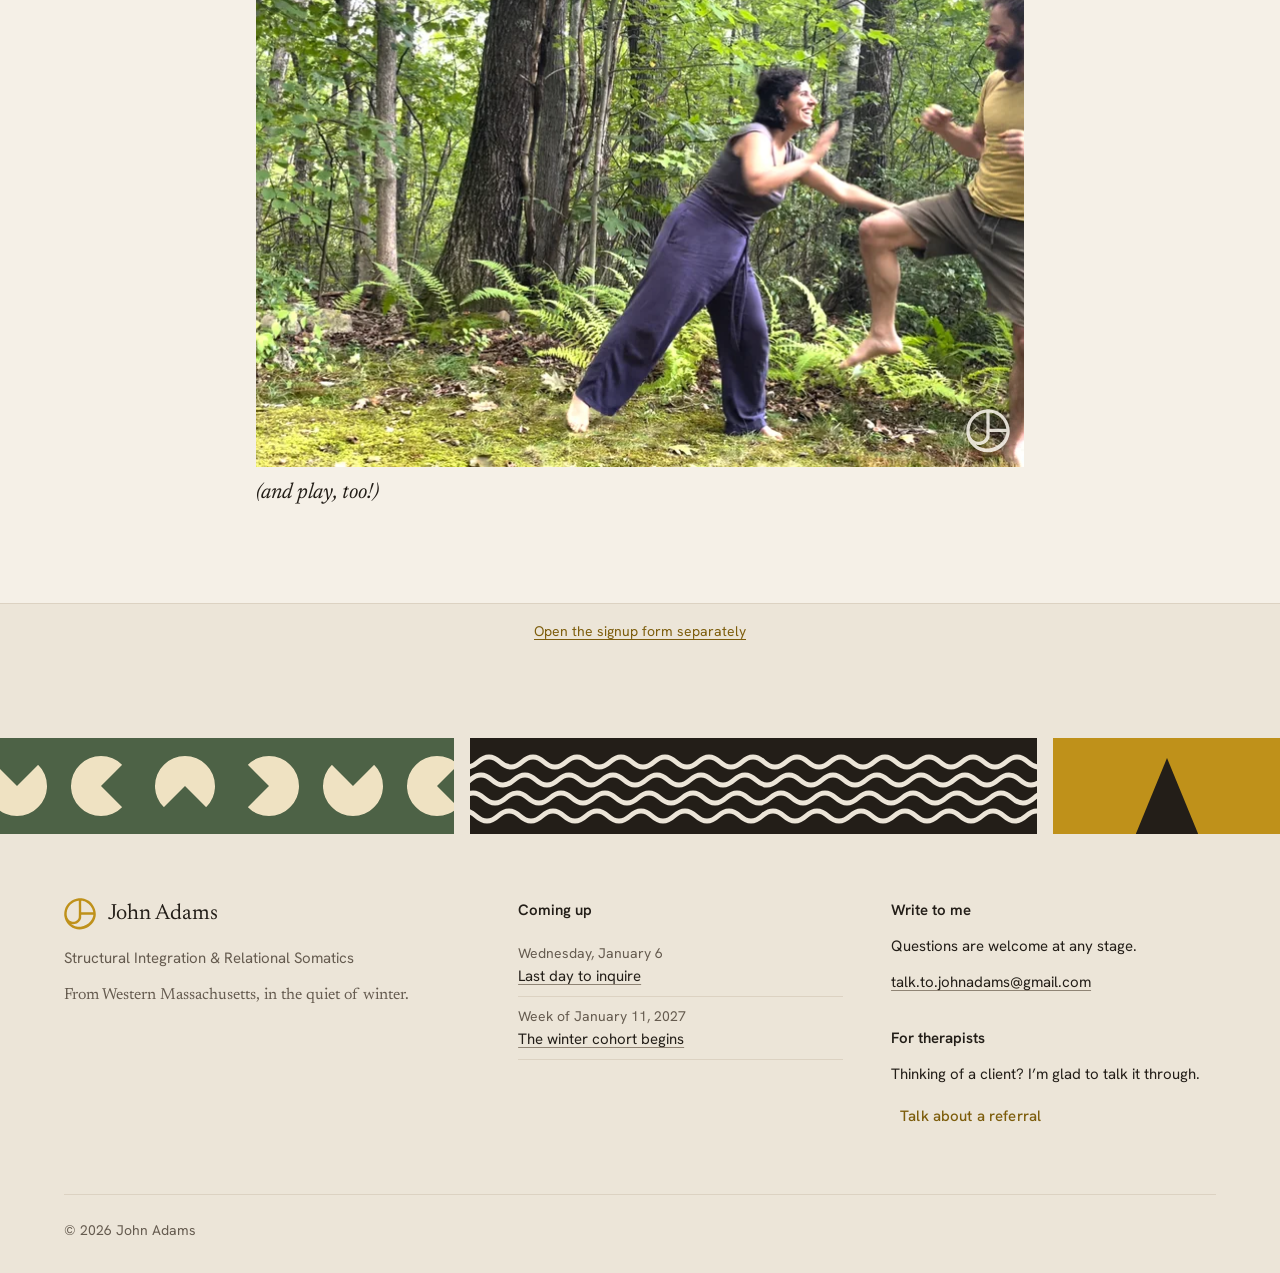
==== commit 5a721083: "Frame cohort inquiries as the start of a conversation" ====
--- a/index.html
+++ b/index.html
@@ -4,12 +4,12 @@
 <meta charset="utf-8">
 <meta name="viewport" content="width=device-width, initial-scale=1">
 <title>John Adams · Habits of Being, a winter cohort in Western Massachusetts</title>
-<meta name="description" content="A ten-week winter cohort with John Adams: one-to-one Structural Integration and a small weekly group in Western Massachusetts. Applications open through January 6.">
+<meta name="description" content="A ten-week winter cohort with John Adams: one-to-one Structural Integration and a small weekly group in Western Massachusetts. Inquiries welcome through January 6.">
 <link rel="canonical" href="https://workwithjohnadams.com/">
 <meta property="og:type" content="website">
 <meta property="og:site_name" content="John Adams">
 <meta property="og:title" content="John Adams · Habits of Being, a winter cohort in Western Massachusetts">
-<meta property="og:description" content="A ten-week winter cohort with John Adams: one-to-one Structural Integration and a small weekly group in Western Massachusetts. Applications open through January 6.">
+<meta property="og:description" content="A ten-week winter cohort with John Adams: one-to-one Structural Integration and a small weekly group in Western Massachusetts. Inquiries welcome through January 6.">
 <meta property="og:url" content="https://workwithjohnadams.com/">
 <meta property="og:image" content="https://workwithjohnadams.com/images/og-fall-cohort.jpg">
 <meta property="og:image:width" content="1200">
@@ -43,7 +43,7 @@
       <a href="taster.html" data-until="2026-09-29T20:30:00-04:00">Taster evening</a>
       <a href="about.html">About</a>
     </nav>
-    <a class="btn btn-secondary btn-sm nav-apply" href="apply.html" data-until="2027-01-07T00:00:00-05:00">Apply to join</a>
+    <a class="btn btn-secondary btn-sm nav-apply" href="apply.html" data-until="2027-01-07T00:00:00-05:00">Inquire</a>
   </div>
 </header>
 
@@ -160,9 +160,9 @@
       <div class="callout-body">
         <div class="section-head flow">
           <h2 data-until="2027-01-07T00:00:00-05:00">This winter, you can work with me in Habits of Being.</h2>
-          <h2 hidden data-from="2027-01-07T00:00:00-05:00">Applications for this winter have closed.</h2>
+          <h2 hidden data-from="2027-01-07T00:00:00-05:00">The inquiry period for this winter has closed.</h2>
           <p data-until="2027-01-07T00:00:00-05:00">It’s a ten-week cohort that brings both halves of this work together, on the table and in the room with a small group. Everything about it is on one page.</p>
-          <p hidden data-from="2027-01-07T00:00:00-05:00">Thank you to everyone who applied. If you’d like to hear about future cohorts, write to me.</p>
+          <p hidden data-from="2027-01-07T00:00:00-05:00">Thank you to everyone who got in touch. If you’d like to hear about future cohorts, write to me.</p>
         </div>
         <div class="actions">
           <a class="btn btn-primary btn-lg" href="habits-of-being.html" data-until="2027-01-07T00:00:00-05:00">Explore the winter cohort</a>
@@ -206,11 +206,11 @@
         <h2 class="footer-heading">Coming up</h2>
         <ul class="coming-up">
           <li data-until="2026-09-29T20:30:00-04:00"><span class="when">Tuesday, September 29</span><a href="taster.html">Taster evening, Northampton</a></li>
-          <li data-until="2027-01-07T00:00:00-05:00"><span class="when">Wednesday, January 6</span><a href="apply.html">Last day to apply</a></li>
+          <li data-until="2027-01-07T00:00:00-05:00"><span class="when">Wednesday, January 6</span><a href="apply.html">Last day to inquire</a></li>
           <li data-until="2027-01-07T00:00:00-05:00"><span class="when">Week of January 11, 2027</span><a href="habits-of-being.html">The winter cohort begins</a></li>
         </ul>
         <div hidden data-from="2027-01-07T00:00:00-05:00">
-          <p>Applications for this winter have closed.</p>
+          <p>The inquiry period for this winter has closed.</p>
           <p class="quiet-row"><a class="btn btn-quiet" href="mailto:talk.to.johnadams@gmail.com?subject=Future%20cohorts&amp;body=Hi%20John%2C%0D%0A%0D%0AI'd%20like%20to%20hear%20about%20future%20cohorts%20of%20Habits%20of%20Being.%0D%0A">Ask about future cohorts</a></p>
         </div>
       </div>
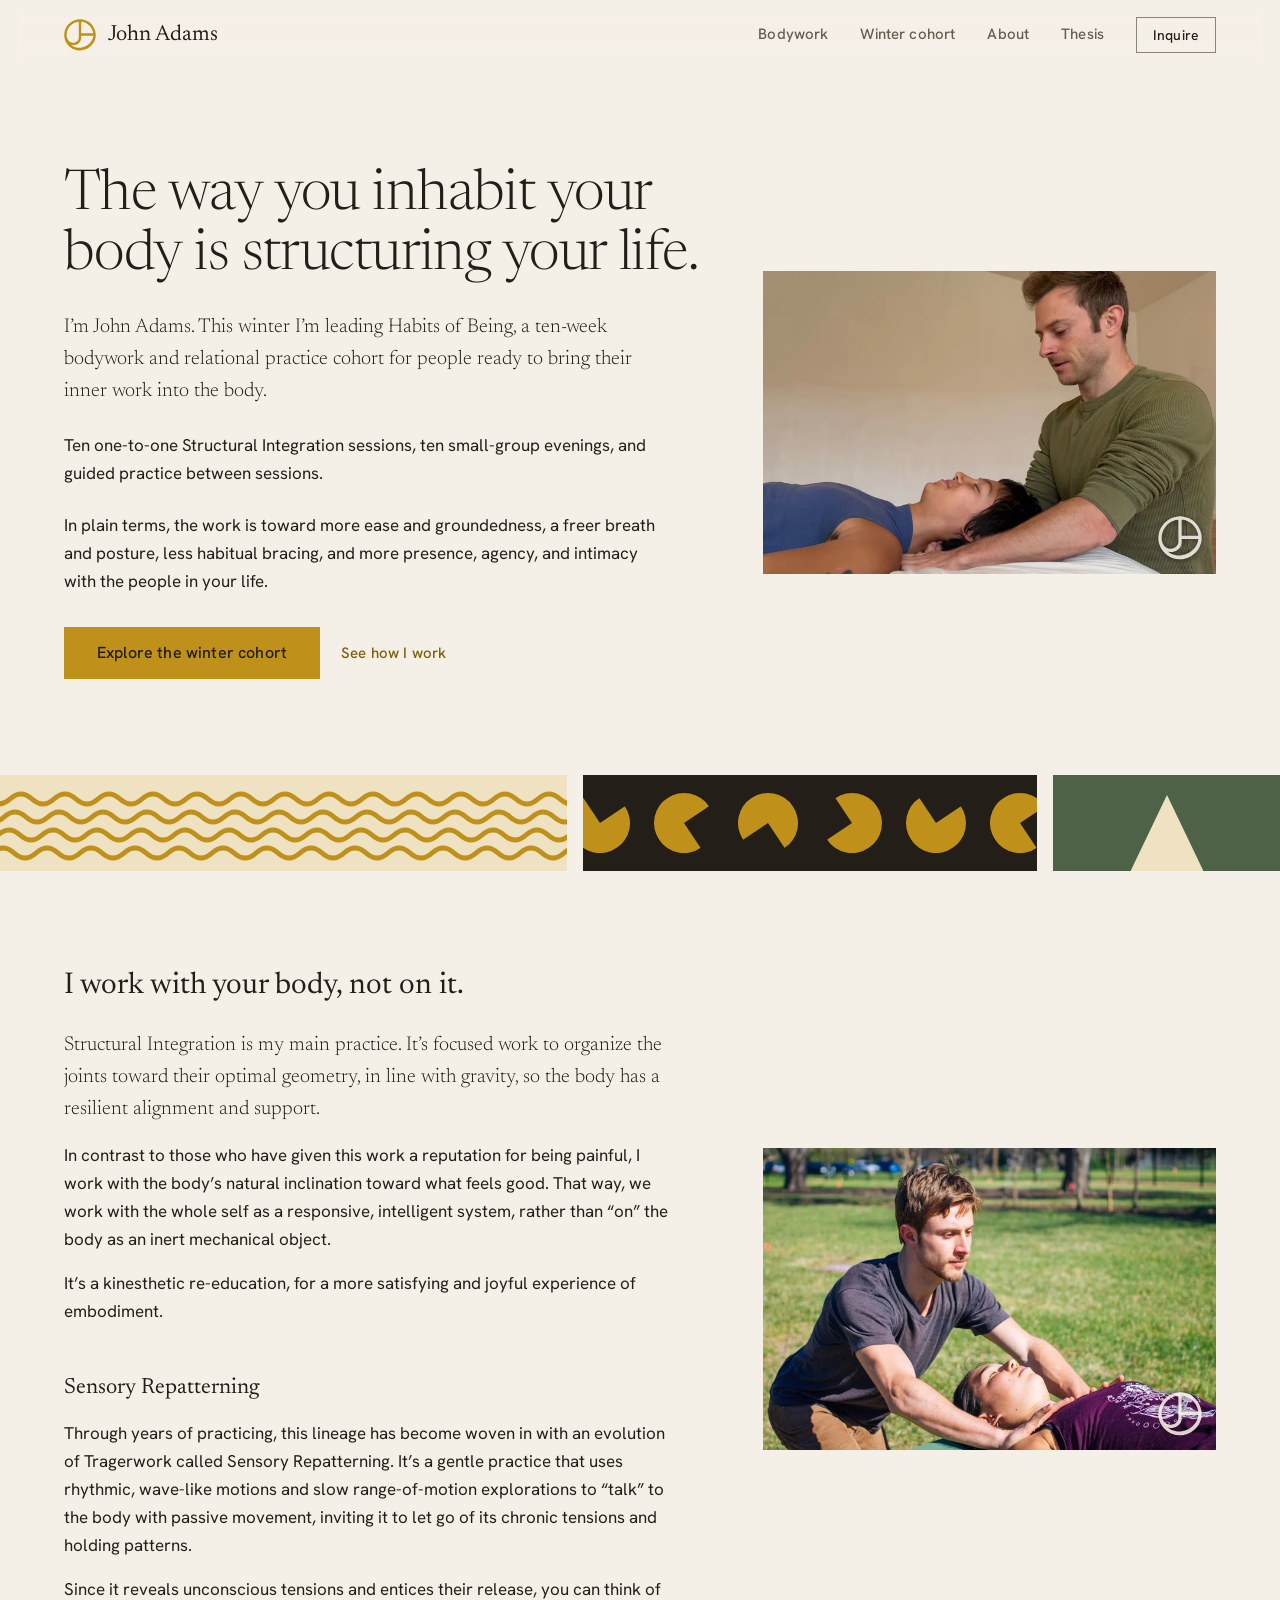
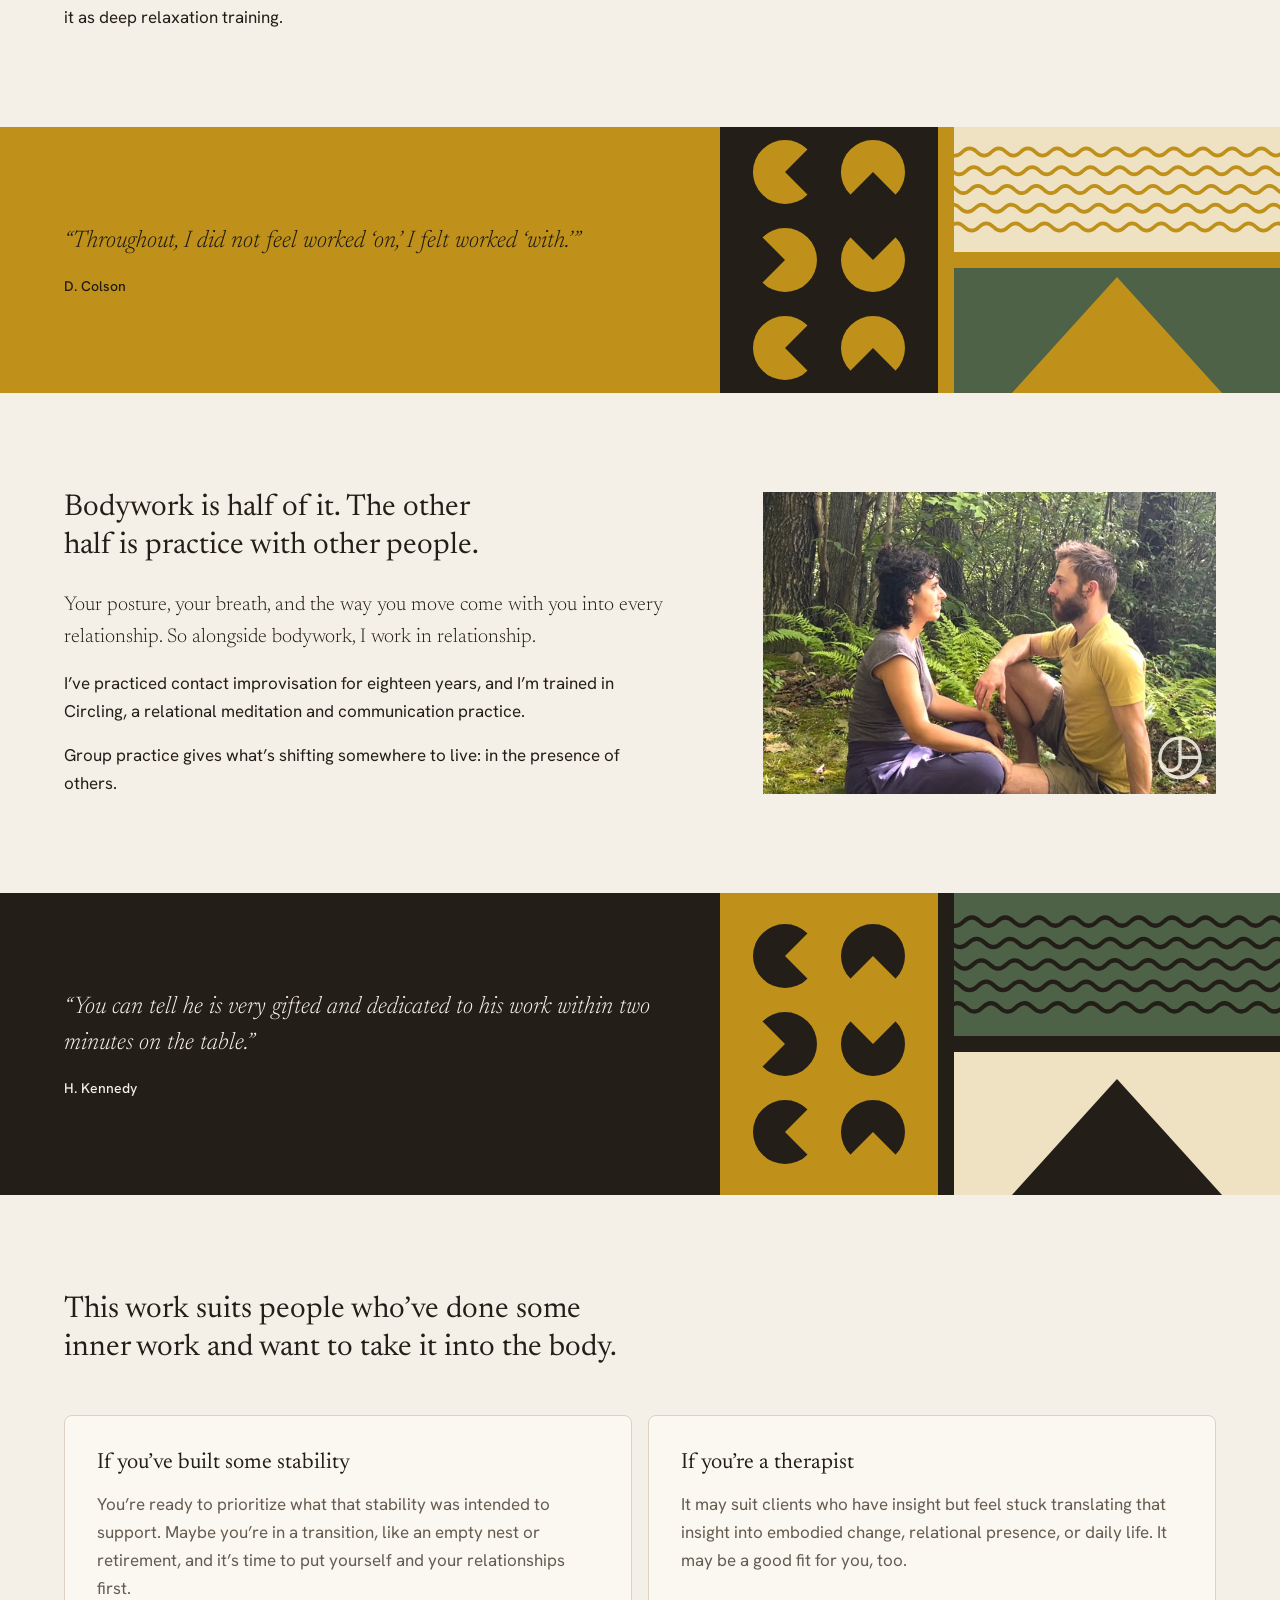
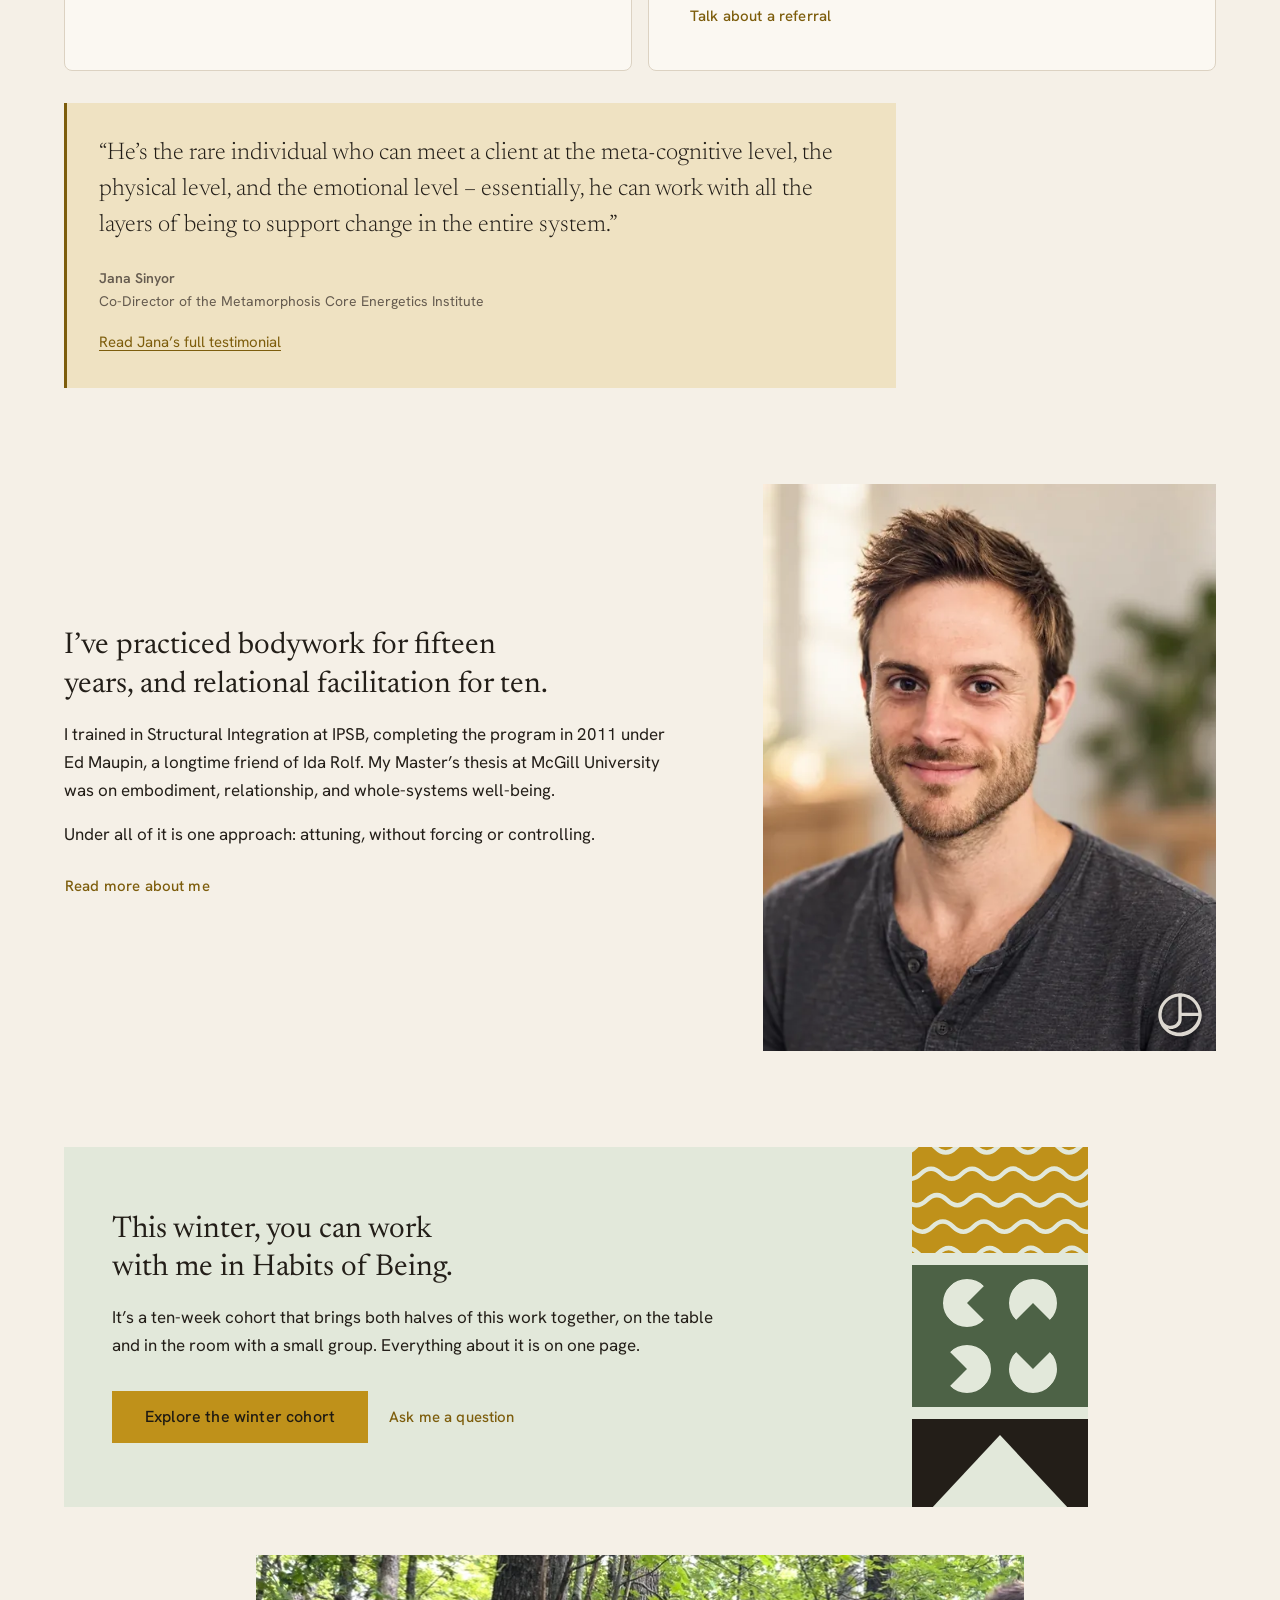
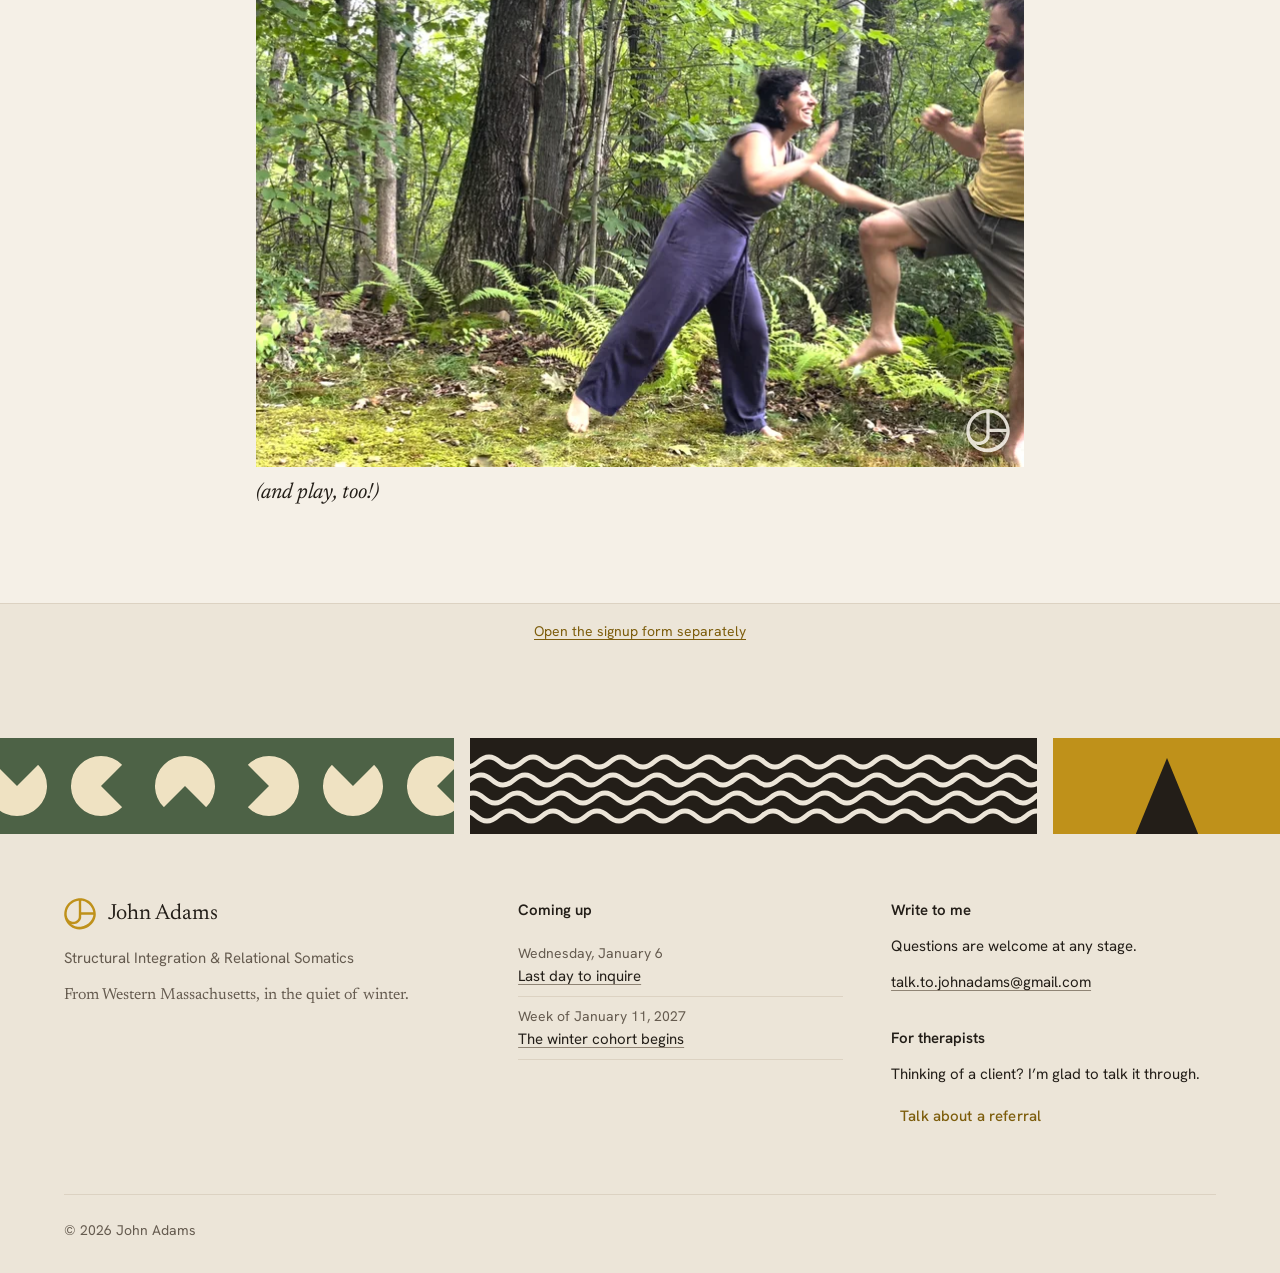
==== commit e8ab74d7: "Add Thesis page with PDF reader and site-wide navigation" ====
--- a/index.html
+++ b/index.html
@@ -11,10 +11,13 @@
 <meta property="og:title" content="John Adams · Habits of Being, a winter cohort in Western Massachusetts">
 <meta property="og:description" content="A ten-week winter cohort with John Adams: one-to-one Structural Integration and a small weekly group in Western Massachusetts. Inquiries welcome through January 6.">
 <meta property="og:url" content="https://workwithjohnadams.com/">
-<meta property="og:image" content="https://workwithjohnadams.com/images/og-fall-cohort.jpg">
-<meta property="og:image:width" content="1200">
-<meta property="og:image:height" content="630">
-<meta property="og:image:alt" content="John walks beside a woman across a sunlit studio, one hand near her shoulder, as she notices her steps.">
+<meta property="og:image" content="https://workwithjohnadams.com/images/john-bodywork-share-2026-11.jpg">
+<meta property="og:image:type" content="image/jpeg">
+<meta property="og:image:width" content="2048">
+<meta property="og:image:height" content="1536">
+<meta property="og:image:alt" content="John supporting a client’s neck and shoulders during a bodywork session.">
+<meta name="twitter:image" content="https://workwithjohnadams.com/images/john-bodywork-share-2026-11.jpg">
+<meta name="twitter:image:alt" content="John supporting a client’s neck and shoulders during a bodywork session.">
 <meta name="twitter:card" content="summary_large_image">
 <meta name="theme-color" content="#f5f0e7">
 <link rel="icon" href="favicon.svg" type="image/svg+xml">
@@ -42,6 +45,7 @@
       <a href="habits-of-being.html">Winter cohort</a>
       <a href="taster.html" data-until="2026-09-29T20:30:00-04:00">Taster evening</a>
       <a href="about.html">About</a>
+      <a href="thesis.html">Thesis</a>
     </nav>
     <a class="btn btn-secondary btn-sm nav-apply" href="apply.html" data-until="2027-01-07T00:00:00-05:00">Inquire</a>
   </div>
--- a/style.css
+++ b/style.css
@@ -595,3 +595,7 @@
   .newsletter-signup .formkit-form[data-uid="cc1cfb6171"] .formkit-submit { width: 100%; }
 }
 @media print { .newsletter-signup { display: none; } }
+
+/* Thesis: native PDF reader with direct links available on every device. */
+.thesis-reader { display: block; width: 100%; height: 80vh; min-height: 28rem; margin-top: var(--space-6); border: 1px solid var(--line); border-radius: var(--radius-md); background: var(--surface-raised); }
+@media print { .thesis-reader { display: none; } }
